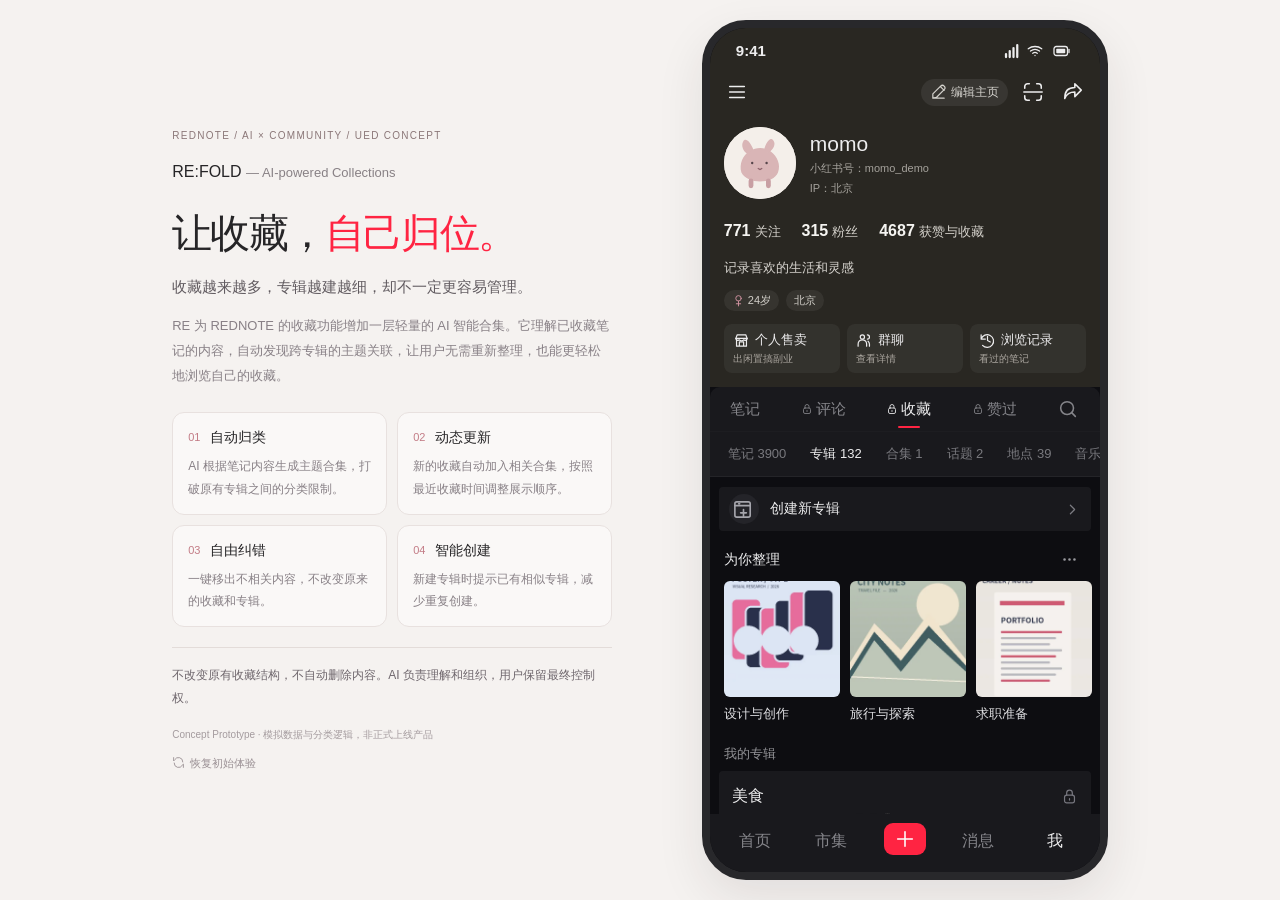
==== index.html @ 6b08c5b2 "Publish RE:FOLD v0.6 static demo for GitHub Pages" ====
<!DOCTYPE html>
<html lang="zh-CN">
<head>
<meta charset="UTF-8" />
<meta name="viewport" content="width=device-width, initial-scale=1, viewport-fit=cover" />
<meta name="theme-color" content="#0d0d11" />
<title>RE:FOLD — AI-powered Collections · REDNOTE UED Concept</title>
<link rel="icon" href="assets/avatar.svg" type="image/svg+xml" />
<link rel="stylesheet" href="styles.css" />
</head>
<body>
<div class="stage">
  <aside class="brief" aria-labelledby="projectTitle">
    <div class="eyebrow">REDNOTE / AI × COMMUNITY / UED CONCEPT</div>
    <p class="project-name">RE:FOLD <span>— AI-powered Collections</span></p>
    <h1 id="projectTitle">让收藏，<b>自己归位。</b></h1>
    <p class="project-subtitle">收藏越来越多，专辑越建越细，却不一定更容易管理。</p>
    <p class="project-intro">RE 为 REDNOTE 的收藏功能增加一层轻量的 AI 智能合集。它理解已收藏笔记的内容，自动发现跨专辑的主题关联，让用户无需重新整理，也能更轻松地浏览自己的收藏。</p>
    <div class="features" aria-label="四个功能概念">
      <article class="feature-card"><h2><span>01</span>自动归类</h2><p>AI 根据笔记内容生成主题合集，打破原有专辑之间的分类限制。</p></article>
      <article class="feature-card"><h2><span>02</span>动态更新</h2><p>新的收藏自动加入相关合集，按照最近收藏时间调整展示顺序。</p></article>
      <article class="feature-card"><h2><span>03</span>自由纠错</h2><p>一键移出不相关内容，不改变原来的收藏和专辑。</p></article>
      <article class="feature-card"><h2><span>04</span>智能创建</h2><p>新建专辑时提示已有相似专辑，减少重复创建。</p></article>
    </div>
    <p class="design-principle">不改变原有收藏结构，不自动删除内容。AI 负责理解和组织，用户保留最终控制权。</p>
    <footer class="brief-footer">Concept Prototype · 模拟数据与分类逻辑，非正式上线产品</footer>
    <div class="brief-actions"><button id="resetDemo" type="button">恢复初始体验</button></div>
  </aside>
  <section class="phone" aria-label="小红书收藏智能合集交互模拟手机">
    <div class="status"><span>9:41</span><span class="signal" id="statusIcons" aria-label="蜂窝网络、无线网络、电池电量充足"></span></div>
    <main class="viewport" id="appScreen"></main>
    <nav class="tabbar"><button data-action="notice" data-value="本次只演示收藏页，首页未实现">首页</button><button data-action="notice" data-value="本次只演示收藏页，市集未实现">市集</button><button class="plus" data-action="notice" data-value="本次只演示收藏页，发布未实现" aria-label="发布"><span id="publishIcon"></span></button><button data-action="notice" data-value="本次只演示收藏页，消息未实现">消息</button><button class="current" data-action="home">我</button></nav>
    <div class="modalLayer" id="modalLayer"></div><div id="toastLayer"></div>
  </section>
</div>
<script>
'use strict';
const iconPaths={
'back':'<path d="m15 18-6-6 6-6"/>','search':'<circle cx="11" cy="11" r="7"/><path d="m20 20-4-4"/>','more':'<circle cx="5" cy="12" r="1"/><circle cx="12" cy="12" r="1"/><circle cx="19" cy="12" r="1"/>','spark':'<path d="m12 2 1.9 6.1L20 10l-6.1 1.9L12 18l-1.9-6.1L4 10l6.1-1.9Z"/><path d="m19 17 .8 2.2L22 20l-2.2.8L19 23l-.8-2.2L16 20l2.2-.8Z"/>','folder':'<path d="M3 7a2 2 0 0 1 2-2h5l2 2h7a2 2 0 0 1 2 2v11H3Z"/>','folder-add':'<path d="M3 7a2 2 0 0 1 2-2h5l2 2h7a2 2 0 0 1 2 2v11H3Z"/><path d="M12 11v6m-3-3h6"/>','chevron':'<path d="m9 18 6-6-6-6"/>','down':'<path d="m6 9 6 6 6-6"/>','check':'<path d="m4 12 5 5L20 6"/>','pin':'<path d="m14 3 7 7-4 1-4 4-2-2-7 7 7-7-2-2 4-4Z"/>','eye-off':'<path d="m3 3 18 18"/><path d="M10.5 10.5a2 2 0 0 0 3 3"/><path d="M9 5a10 10 0 0 1 12 7c-1 2-3 4-5 5M6 7c-2 1-3 3-4 5 4 7 16 9 20 0"/>','undo':'<path d="M3 7v6h6"/><path d="M4 13a8 8 0 1 1 3 6"/>','bookmark':'<path d="M5 3h14v18l-7-5-7 5V3Z"/>','close':'<path d="M18 6 6 18M6 6l12 12"/>','settings':'<circle cx="12" cy="12" r="3"/><path d="m19 13 2-1-2-1m-7-8v2m0 14v2m-9-9h2m14 0h2M5 5l2 2m10 10 2 2M19 5l-2 2M7 17l-2 2"/>','refresh':'<path d="M20 11a8 8 0 0 0-15-4L3 9V3M4 13a8 8 0 0 0 15 4l2-2v6"/>','help':'<circle cx="12" cy="12" r="10"/><path d="M9 9a3 3 0 1 1 5 3l-2 2m0 3v.5"/>'};

Object.assign(iconPaths, {
 'lock':'<rect x="5" y="10" width="14" height="11" rx="3"/><path d="M8 10V7a4 4 0 0 1 8 0v3m-4 5v2"/>',
 'menu':'<path d="M4 6h16M4 12h16M4 18h16"/>',
 'edit':'<path d="m15 4 5 5M4 20l5-1L20 8a2 2 0 0 0-5-5L4 14v6Zm0 0h16"/>',
 'scan':'<path d="M8 3H6a3 3 0 0 0-3 3v2m13-5h2a3 3 0 0 1 3 3v2M3 16v2a3 3 0 0 0 3 3h2m8 0h2a3 3 0 0 0 3-3v-2M2 12h20"/>',
 'share':'<path d="m14 3 7 7-7 7v-5C8 12 5 14 3 19c0-9 4-12 11-12V3Z"/>',
 'people':'<circle cx="9" cy="7" r="3"/><path d="M3 20v-3a6 6 0 0 1 12 0v3m1-16a3 3 0 0 1 0 6m3 10v-3a6 6 0 0 0-2-4"/>',
 'store':'<path d="M4 9h16l-2-5H6L4 9Zm1 0v11h14V9M9 20v-6h6v6"/><path d="M4 9a3 3 0 0 0 5 2 4 4 0 0 0 6 0 3 3 0 0 0 5-2"/>',
 'history':'<path d="M3 10a9 9 0 1 1 2 9M3 4v6h6m3-4v6l4 2"/>',
 'female':'<circle cx="12" cy="8" r="5"/><path d="M12 13v9m-4-4h8"/>',
 'plus':'<path d="M12 4v16M4 12h16"/>',
 'album-add':'<rect x="3" y="4" width="16" height="16" rx="2"/><path d="M3 8h16M7 6h1m4 6v7m-3-3.5h6"/>',
 'wifi':'<path d="M3 9a15 15 0 0 1 18 0M6 12a10 10 0 0 1 12 0m-9 3a5 5 0 0 1 6 0m-3 3h.01"/>',
 'signal':'<path d="M4 16v4m5-8v8m5-12v12m5-16v16" stroke-width="3"/>',
 'battery':'<rect x="2" y="6" width="18" height="12" rx="3"/><path d="M22 10v4"/><rect x="5" y="9" width="12" height="6" rx="1" fill="currentColor" stroke="none"/>'
});
const ico=(name,cls='')=>`<svg class="icon ${cls}" viewBox="0 0 24 24" aria-hidden="true">${iconPaths[name]||iconPaths.folder}</svg>`;
const esc=s=>String(s??'').replaceAll('&','&amp;').replaceAll('<','&lt;').replaceAll('>','&gt;').replaceAll('"','&quot;').replaceAll("'",'&#39;');
const E=id=>document.getElementById(id);
E('statusIcons').innerHTML=ico('signal')+ico('wifi')+ico('battery','battery-icon');
E('publishIcon').innerHTML=ico('plus');
E('resetDemo').innerHTML=ico('refresh','small')+'恢复初始体验';
const GROUPS=[
 {id:'design',name:'设计与创作',desc:'视觉、动态、交互与设计参考',cover:'design_type',stamp:190},
 {id:'travel',name:'旅行与探索',desc:'目的地、路线和出行灵感',cover:'travel_cph',stamp:180},
 {id:'career',name:'求职准备',desc:'作品集、笔试与面试经验',cover:'career_resume',stamp:170},
 {id:'food',name:'美食与探店',desc:'食谱、餐厅和周末味道',cover:'photo_food',stamp:160},
 {id:'home',name:'家居灵感',desc:'布置、软装和生活空间',cover:'home_room',stamp:150},
 {id:'life',name:'穿搭与生活',desc:'穿搭、美妆与生活方式',cover:'life_fashion',stamp:140}
];
const BASE_NOTES=[
 ['d1','实验字体与海报排版','design_type',['design'],'视觉设计灵感',190,'笔记里的字体构成与视觉排版元素'],
 ['d2','让人想反复看的动态视觉','design_motion',['design'],'视觉设计灵感',150,'包含动态视觉、创意表现相关内容'],
 ['d3','好看的品牌视觉系统','design_brand',['design'],'平面设计',120,'品牌设计和视觉系统参考'],
 ['d4','平面设计的网格排版方法','design_packaging',['design'],'平面设计',110,'涉及网格、印刷和版式'],
 ['d5','柔软的三维图形灵感','design_blender',['design'],'Blender学习',90,'三维造型和材质设计'],
 ['d6','喜欢的交互网页合集','design_website',['design'],'交互设计',85,'交互网页和创意编程案例'],
 ['d7','作品集封面参考','design_grid',['design','career'],'作品集参考',88,'既是视觉排版，也与求职作品集有关'],
 ['d8','UI 元素与信息层级','design_ui',['design'],'UI设计',76,'界面组件和信息层级'],
 ['t1','哥本哈根城市漫步','travel_cph',['travel'],'北欧旅行',180,'城市旅行与地点信息'],
 ['t2','首尔值得去的街区','photo_korea',['travel'],'韩国',140,'韩国旅行路线与地点'],
 ['t3','新西兰南岛徒步记录','travel_nz',['travel'],'新西兰旅行',120,'徒步路线与出行参考'],
 ['t4','英国周末小旅行','travel_uk',['travel'],'英国旅行',100,'英国旅行地点与交通'],
 ['t5','第一次去意大利的路线','travel_italy',['travel'],'欧洲旅行',88,'旅行目的地与行程安排'],
 ['c1','设计岗位作品集怎么准备','career_resume',['career'],'求职准备',170,'适用于设计岗位求职'],
 ['c2','设计师面试问题整理','career_interview',['career'],'秋招面试',135,'包含面试准备与提问'],
 ['c3','校招投递时间线','career_jobs',['career'],'求职准备',105,'求职流程与时间安排'],
 ['c4','怎样讲清楚自己的项目','career_case',['career'],'作品集参考',85,'项目叙事与作品呈现'],
 ['c5','AI Coding 笔试作品思路','career_ai',['career','design'],'秋招面试',70,'求职笔试与设计技术的交叉内容'],
 ['f1','周末想吃的家常菜','photo_food',['food'],'美食',160,'食谱和美食收藏'],
 ['f2','这家咖啡馆好舒服','food_cafe',['food'],'美食',105,'餐厅与咖啡馆内容'],
 ['f3','烘焙也可以很简单','food_bakery',['food'],'美食',76,'甜品与食谱内容'],
 ['f4','简单好吃的一人食','photo_food2',['food'],'美食',40,'家庭料理参考'],
 ['h1','小房间也可以很温暖','home_room',['home'],'家居',150,'室内布置与家具搭配'],
 ['h2','复古台灯和阅读角','home_lamp',['home','design'],'家居',110,'家居布置和色彩参考'],
 ['h3','小户型空间整理灵感','home_small',['home'],'生活灵感',70,'空间收纳和居住布置'],
 ['h4','自然色系卧室搭配','home_color',['home'],'生活灵感',45,'配色与室内装饰'],
 ['l1','秋冬简约穿搭灵感','life_fashion',['life'],'穿搭',140,'日常穿搭'],
 ['l2','自然妆容参考','life_skincare',['life'],'美妆',92,'妆容与护肤'],
 ['l3','可爱宠物日常','life_pet',['life'],'生活灵感',55,'日常生活记录']
].map(([id,title,cover,groups,original,stamp,reason])=>({id,title,cover,groups,original,stamp,reason}));
const ALBUMS=[
 {id:'美食',name:'美食',count:93,shared:3,locked:true,covers:['photo_food','photo_food2','food_noodle','food_bakery']},
 {id:'韩国',name:'韩国',count:36,shared:2,locked:true,covers:['photo_korea','travel_korea','travel_cph','travel_uk']},
 {id:'视觉设计灵感',name:'视觉设计灵感',count:84,locked:true,covers:['design_type','design_motion','design_brand','design_packaging']},
 {id:'作品集参考',name:'作品集参考',count:29,locked:true,covers:['career_case','design_grid','career_resume','career_ai']},
 {id:'求职准备',name:'求职准备',count:43,locked:true,covers:['career_jobs','career_resume','career_interview','career_case']},
 {id:'新西兰旅行',name:'新西兰旅行',count:19,locked:true,covers:['travel_nz','travel_cph','travel_bergen','travel_uk']},
 {id:'家居',name:'家居',count:28,locked:true,covers:['home_room','home_lamp','home_small','home_color']},
 {id:'字体排版',name:'字体排版',count:32,locked:true,covers:['design_grid','design_type','design_packaging','design_ui']}
];
const NEW_NOTES=[
 {id:'new1',title:'租房小卧室也能拥有松弛感',cover:'new_room',groups:['home'],original:'未归类',reason:'识别到小户型居住布置和家具搭配'},
 {id:'new2',title:'实验字体制作过程',cover:'new_type',groups:['design'],original:'未归类',reason:'识别到字体排版与视觉创作'},
 {id:'new3',title:'首尔的周末散步路线',cover:'new_korea',groups:['travel'],original:'未归类',reason:'识别到韩国地点与出行路线'}
];
const KEY='refold-v05-experience-data';
function stored(){try{return JSON.parse(localStorage.getItem(KEY)||'{}')}catch(_){return {}}}
const persisted=stored();
const S={page:'home',selectedGroup:null,selectedAlbum:null,selectedNote:null,createTitle:'',createDesc:'',createPublic:true,createShared:false,smartOn:persisted.smartOn!==false,hidden:persisted.hidden||[],pins:persisted.pins||[],exclude:persisted.exclude||{},savedNew:persisted.savedNew||[],extraAlbums:persisted.extraAlbums||[],saveClock:persisted.saveClock||400,toastUndo:null};
function commit(){try{localStorage.setItem(KEY,JSON.stringify({smartOn:S.smartOn,hidden:S.hidden,pins:S.pins,exclude:S.exclude,savedNew:S.savedNew,extraAlbums:S.extraAlbums,saveClock:S.saveClock}))}catch(_){}}
const asset=cover=>`assets/${cover}.webp`;
const allNotes=()=>[...BASE_NOTES,...NEW_NOTES.filter(n=>S.savedNew.includes(n.id)).map((n,i)=>({...n,stamp:400+S.savedNew.indexOf(n.id)}))];
const inGroup=(n,id)=>n.groups.includes(id)&&!(S.exclude[id]||[]).includes(n.id);
const groupNotes=id=>allNotes().filter(n=>inGroup(n,id)).sort((a,b)=>b.stamp-a.stamp);
const visibleGroups=()=>GROUPS.filter(g=>S.smartOn&&!S.hidden.includes(g.id)&&groupNotes(g.id).length).sort((a,b)=>{const ap=S.pins.includes(a.id),bp=S.pins.includes(b.id);if(ap!==bp)return ap?-1:1;const t=id=>Math.max(0,...groupNotes(id).map(n=>n.stamp));return t(b.id)-t(a.id)});
function renderProfile(){return `<div class="coverbar"><div class="profile-actions"><button aria-label="菜单" data-action="notice" data-value="本次只呈现个人收藏体验">${ico('menu')}</button><div class="right"><button class="edit" data-action="notice" data-value="个人资料为概念示意">${ico('edit','small')}编辑主页</button><button aria-label="扫一扫" data-action="notice" data-value="此入口不在本次演示范围">${ico('scan')}</button><button aria-label="分享主页" data-action="notice" data-value="分享功能不在本次演示范围">${ico('share')}</button></div></div></div>
<div class="profile-box"><div class="profile-main"><div class="avatar"><img src="assets/avatar.svg" alt="模拟用户头像"></div><div><div class="user-name">momo</div><div class="user-sub">小红书号：momo_demo</div><div class="user-sub">IP：北京</div></div></div><div class="user-stats"><span><b>771</b>关注</span><span><b>315</b>粉丝</span><span><b>4687</b>获赞与收藏</span></div><div class="user-bio">记录喜欢的生活和灵感</div><div class="user-tags"><span class="user-tag">${ico('female','tiny')}24岁</span><span class="user-tag">北京</span></div><div class="profile-utils"><button data-action="notice" data-value="个人售卖不在本次演示范围"><strong>${ico('store','small')}个人售卖</strong><small>出闲置搞副业</small></button><button data-action="notice" data-value="群聊不在本次演示范围"><strong>${ico('people','small')}群聊</strong><small>查看详情</small></button><button data-action="notice" data-value="浏览记录不在本次演示范围"><strong>${ico('history','small')}浏览记录</strong><small>看过的笔记</small></button></div></div>
<div class="primary-tabs"><button data-action="notice" data-value="笔记标签非本次演示范围">笔记</button><button data-action="notice" data-value="评论标签非本次演示范围">${ico('lock','tiny')}评论</button><button class="active" aria-current="page" data-action="notice" data-value="当前为收藏页">${ico('lock','tiny')}收藏</button><button data-action="notice" data-value="赞过标签非本次演示范围">${ico('lock','tiny')}赞过</button><button aria-label="搜索收藏" data-action="notice" data-value="原生收藏搜索不在本次改版范围">${ico('search')}</button></div><div class="secondary-tabs"><button data-action="notice" data-value="笔记标签非本次演示范围">笔记 3900</button><button class="active" aria-current="page" data-action="notice" data-value="当前为专辑页">专辑 132</button>${['合集 1','话题 2','地点 39','音乐 1'].map(t=>`<button data-action="notice" data-value="此标签不在本次演示范围">${t}</button>`).join('')}</div>`}
function smartTile(g){const arr=groupNotes(g.id);return `<button class="smart-tile" data-action="group" data-id="${g.id}" aria-label="打开智能合集 ${esc(g.name)}"><span class="tile-image"><img src="${asset(arr[0]?.cover||g.cover)}" alt="${esc(arr[0]?.title||g.name)}"></span>${S.pins.includes(g.id)?`<span class="pinmark" aria-label="已固定">${ico('pin','tiny')}</span>`:''}<span class="tile-name">${esc(g.name)}</span></button>`}
function albumCard(a){return `<div class="album"><button class="albumbutton" data-action="album" data-id="${esc(a.id)}"><div class="albumhead"><span>${esc(a.name)}</span>${a.locked?`<span class="tiny-lock" aria-label="私密专辑">${ico('lock','small')}</span>`:''}</div><div class="albummeta"><span>笔记 · ${a.count}</span>${a.shared?`<span>共享人 · ${a.shared}</span><span class="shared-avatars" aria-hidden="true">${Array.from({length:Math.min(a.shared,3)},(_,i)=>`<img src="${i===2?'assets/avatar.svg':asset(['design_brand','life_fashion'][i])}" alt="">`).join('')}</span>`:''}</div><div class="albumthumbs">${a.covers.slice(0,4).map(c=>`<span class="albumthumb"><img src="${asset(c)}" alt="${esc(a.name)} 专辑封面"></span>`).join('')}</div></button></div>`}
function renderHome(){const gs=visibleGroups();return `${renderProfile()}<div class="entryrow"><button data-action="create"><span class="entryico">${ico('album-add')}</span>创建新专辑<span class="chevron">${ico('chevron','small')}</span></button></div>${S.smartOn?`<section aria-label="为你整理"><div class="section-head"><strong>为你整理</strong><button data-action="settings" aria-label="智能合集设置">${ico('more','small')}</button></div>${gs.length?`<div class="shelf" id="smartShelf">${gs.map(smartTile).join('')}</div>`:'<div class="shelf"><div class="shelf-empty">暂无显示的智能合集，可在设置中恢复。</div></div>'}</section>`:`<div class="smart-disabled"><span>智能合集已关闭</span><button data-action="settings" aria-label="智能合集设置">${ico('more','small')}</button></div>`}<div class="section-head albums-label"><strong>我的专辑</strong></div><div class="collection-list">${[...ALBUMS,...S.extraAlbums].map(albumCard).join('')}</div><div class="footer-mock">体验设计原型 · 模拟数据与 AI 结果<br>3900 / 132 为情境数字，当前展示 8 个原有专辑</div>`}
function noteCard(n){return `<button class="notecard" data-action="note" data-id="${n.id}"><span class="note-image"><img src="${asset(n.cover)}" alt="${esc(n.title)}"></span><span class="note-caption"><strong>${esc(n.title)}</strong><small>${esc(n.original)}</small></span></button>`}
function noteFlow(notes){return `<div class="masonry">${[0,1].map(col=>`<div class="note-column">${notes.filter((_,i)=>i%2===col).map(noteCard).join('')}</div>`).join('')}</div>`}
function header(title,right=''){return `<div class="pagehead"><button aria-label="返回" data-action="home">${ico('back','big')}</button><strong>${esc(title)}</strong>${right||'<span></span>'}</div>`}
function renderGroup(){const g=GROUPS.find(x=>x.id===S.selectedGroup);if(!g)return renderHome();const notes=groupNotes(g.id);return `${header(g.name,`<button aria-label="管理智能合集" data-action="group-menu">${ico('more')}</button>`)}<p class="detail-stat">${notes.length} 篇收藏 · 自动更新</p>${notes.length?noteFlow(notes):'<div class="no-results">这个智能合集暂时没有笔记。原收藏未受影响。</div>'}`}
function renderAlbum(){const a=[...ALBUMS,...S.extraAlbums].find(a=>a.id===S.selectedAlbum);if(!a)return renderHome();const notes=allNotes().filter(n=>n.original===a.id);return `${header(a.name)}<div class="original-detail-title"><img src="${asset(a.covers[0])}" alt="${esc(a.name)}"><div><h2>${esc(a.name)}</h2><p>笔记 ${a.count} · ${a.locked?'私密':'公开'}</p><p>当前模拟内容 ${notes.length} 篇</p></div></div>${notes.length?noteFlow(notes):'<div class="no-results">这个模拟专辑暂时没有可演示的笔记。</div>'}`}
function similarAlbums(name){const x=name.trim();if(x.length<2)return [];const pats=[/设计|平面|字体|排版|视觉|海报|作品集|创作|ui/i,/旅行|英国|韩国|欧洲|新西兰|首尔|游玩|攻略|旅游/i,/面试|求职|简历|秋招|笔试|校招|作品集/i,/美食|餐厅|咖啡|探店/i,/家居|软装|装修|房间|居住/i];const words=['视觉设计灵感','韩国','求职准备','美食','家居'];const tokens=pats.map((r,i)=>r.test(x)?words[i]:null).filter(Boolean);return ALBUMS.filter(a=>tokens.includes(a.name)||a.name.includes(x)||x.includes(a.name)).slice(0,4)}
function matchHtml(){const sims=similarAlbums(S.createTitle);return sims.length?`<div class="matchbox">${ico('spark','tiny')}<span>发现 ${sims.length} 个相似专辑</span><span>·</span><button data-action="show-similar">查看</button></div>`:''}
function renderCreate(){return `${header('新建专辑',`<button class="action" data-action="save-album" ${S.createTitle.trim()?'':'disabled'}>保存</button>`)}<div class="createform"><div class="form-fields"><div class="form-row"><label for="albumTitle">标题</label><input id="albumTitle" maxlength="32" value="${esc(S.createTitle)}" placeholder="为你的专辑添加一个标题" autocomplete="off"></div><div id="matchWrap" aria-live="polite">${matchHtml()}</div><div class="form-textarea"><label for="albumDesc">简介</label><textarea id="albumDesc" aria-label="专辑简介">${esc(S.createDesc)}</textarea></div></div><div class="setting"><span>公开我的专辑</span><button aria-label="公开我的专辑" role="switch" aria-checked="${S.createPublic}" class="switch ${S.createPublic?'on':''}" data-action="toggle-public"></button></div><p class="setting-help">关闭后，他人将无法查看你的专辑内容</p><div class="setting"><span>和好友共享专辑</span><button aria-label="和好友共享专辑" role="switch" aria-checked="${S.createShared}" class="switch ${S.createShared?'on':''}" data-action="toggle-shared"></button></div><p class="setting-help">开启后，你可以邀请好友编辑专辑内容</p></div>`}
function render(){const el=E('appScreen');const oldTop=el.scrollTop;const shelf=E('smartShelf');if(shelf)S.shelfScroll=shelf.scrollLeft;el.innerHTML=S.page==='home'?renderHome():S.page==='group'?renderGroup():S.page==='create'?renderCreate():renderAlbum();document.querySelector('.phone').dataset.page=S.page;document.querySelector('.tabbar').hidden=S.page==='create';if(S.page==='home'){const rail=E('smartShelf');if(rail)rail.scrollLeft=S.shelfScroll||0}el.scrollTop=oldTop}
function go(page,id){const el=E('appScreen');if(S.page==='home'){S.homeScroll=el.scrollTop;S.shelfScroll=E('smartShelf')?.scrollLeft||0}S.page=page;if(page==='group')S.selectedGroup=id;if(page==='album')S.selectedAlbum=id;closeModal();render();el.scrollTop=page==='home'?S.homeScroll||0:0}
function closeModal(){const layer=E('modalLayer');if(!layer.firstChild)return;layer.innerHTML='';document.querySelector('.phone').classList.remove('modal-open');E('appScreen').inert=false;document.querySelector('.tabbar').inert=false;S.modalOpener?.focus({preventScroll:true});S.modalOpener=null}
function sheet(inner){if(!E('modalLayer').firstChild)S.modalOpener=document.activeElement;E('modalLayer').innerHTML=`<div class="scrim" id="backdrop"><div class="sheet" role="dialog" aria-modal="true" aria-label="${S.selectedNote?'笔记与收藏操作':'收藏操作'}" tabindex="-1"><div class="handle"></div>${inner}<button class="close" data-action="close">关闭</button></div></div>`;document.querySelector('.phone').classList.add('modal-open');E('appScreen').inert=true;document.querySelector('.tabbar').inert=true;E('modalLayer').querySelector('.sheet').focus({preventScroll:true})}
function toast(msg,undo=null){const t=E('toastLayer');t.innerHTML=`<div class="toast" role="status"><span>${esc(msg)}</span>${undo?'<button data-action="undo">撤销</button>':''}</div>`;S.toastUndo=undo;clearTimeout(S.toastTimer);S.toastTimer=setTimeout(()=>{t.innerHTML='';S.toastUndo=null},4400)}
function groupMenu(){const g=GROUPS.find(x=>x.id===S.selectedGroup);if(!g)return;const pinned=S.pins.includes(g.id);sheet(`<h3>${ico('spark')} ${esc(g.name)}</h3><p>仅调整自己的智能合集展示，不修改原有专辑。</p><button class="choice" data-action="pin" data-id="${g.id}">${ico('pin')}<span><strong>${pinned?'取消固定':'固定在最前'}</strong><small>${pinned?'重新按最近收藏排序':'固定后不受新收藏排序影响'}</small></span><span class="arrow">${ico('chevron','small')}</span></button><button class="choice" data-action="hide" data-id="${g.id}">${ico('eye-off')}<span><strong>不显示这个智能合集</strong><small>隐藏只是个人视图操作，不取消任何收藏</small></span><span class="arrow">${ico('chevron','small')}</span></button><div class="hint">提示：想调整某篇笔记的分类，请直接打开该笔记。</div>`)}
function noteSheet(noteId){const n=allNotes().find(n=>n.id===noteId);if(!n)return;S.selectedNote=n.id;const g=GROUPS.find(g=>g.id===S.selectedGroup);const currentlyInGroup=S.page==='group'&&g&&inGroup(n,g.id);sheet(`<img class="note-large" src="${asset(n.cover)}" alt="${esc(n.title)}"><h3>${esc(n.title)}</h3><div class="note-source"><span>原收藏专辑</span><strong>${esc(n.original)}</strong></div><details class="classification"><summary>${ico('chevron','tiny')}查看归类依据（模拟）</summary><p>${esc(n.reason)}</p></details>${currentlyInGroup?`<button class="choice" data-action="exclude" data-id="${n.id}" data-group="${g.id}">${ico('close','small')}<span><strong>不属于这个智能合集</strong></span></button>`:''}`)}
function simulateSheet(){sheet(`<h3>模拟收藏一篇新笔记</h3><p>选择一篇新内容，观察「为你整理」的智能合集如何自动收纳、按最近收藏调整顺序。</p>${NEW_NOTES.map(n=>`<button class="choice" data-action="save-note" data-id="${n.id}" ${S.savedNew.includes(n.id)?'disabled':''}><img src="${asset(n.cover)}" alt=""/><span><strong>${esc(n.title)}</strong><small>${S.savedNew.includes(n.id)?'已在模拟收藏中':'点击模拟收藏 · 自动进入智能合集'}</small></span><span class="arrow">${ico(S.savedNew.includes(n.id)?'check':'plus','small')}</span></button>`).join('')}<div class="hint">默认依照关联合集最近一次新增笔记的时间排序。已经收藏的内容不会重复加入。</div>`)}
function settingsSheet(){sheet(`<h3>${ico('spark')} 为你整理 · 设置</h3><p>AI 智能合集将所有收藏笔记按内容建立虚拟关联。只在此处展示，不改变你的原有专辑。</p><button class="choice" data-action="smart-toggle"><span><strong>${S.smartOn?'关闭智能合集展示':'开启智能合集展示'}</strong><small>可随时恢复显示</small></span><span class="arrow">${S.smartOn?'关闭':'开启'}</span></button>${S.hidden.length?`<div class="hint">已隐藏的智能合集</div>${S.hidden.map(id=>{const g=GROUPS.find(g=>g.id===id);return g?`<button class="choice" data-action="restore" data-id="${id}"><span><strong>${esc(g.name)}</strong><small>点击恢复展示</small></span><span class="arrow">${ico('chevron','small')}</span></button>`:''}).join('')}`:''}<button class="choice" data-action="simulate">${ico('bookmark')}<span><strong>模拟收藏一篇新笔记</strong><small>验证自动更新与排序</small></span><span class="arrow">${ico('chevron','small')}</span></button><div class="hint">当前仅展示规则驱动的模拟 AI 结果。真实上线需明确授权、保护私密和共享专辑数据，并允许用户退出。</div>`)}
function similarSheet(){const sims=similarAlbums(S.createTitle);sheet(`<h3>已有的相似专辑</h3><p>AI 根据输入的标题识别相关主题。这些结果仅供参考，不会阻止你创建新的专辑。</p>${sims.map(a=>`<button class="choice" data-action="album" data-id="${esc(a.id)}"><img src="${asset(a.covers[0])}" alt=""/><span><strong>${esc(a.name)}</strong><small>${a.count} 篇收藏 · 原有专辑</small></span><span class="arrow">${ico('chevron','small')}</span></button>`).join('')}`)}
function saveAlbum(){const name=S.createTitle.trim();if(!name){toast('请填写专辑名称');return}const id='user-'+Date.now();const x={id,name,count:0,locked:!S.createPublic,shared:S.createShared?1:0,covers:['design_grid','design_brand','travel_uk','food_cafe']};S.extraAlbums.unshift(x);commit();S.createTitle='';S.createDesc='';S.createPublic=true;S.createShared=false;go('home');toast(`「${name}」已创建，原有专辑保持不变`,()=>{S.extraAlbums=S.extraAlbums.filter(a=>a.id!==id);commit();render()})}
function onAction(a,id,node){switch(a){
 case 'home':go('home');break;
 case 'group':go('group',id);break;
 case 'album':go('album',id);break;
 case 'create':S.createTitle='';S.createDesc='';go('create');break;
 case 'note':noteSheet(id);break;
 case 'close':closeModal();break;
 case 'notice':toast(node?.dataset.value||'此入口不在本次测试范围');break;
 case 'settings':settingsSheet();break;
 case 'group-menu':groupMenu();break;
 case 'simulate':simulateSheet();break;
 case 'show-similar':similarSheet();break;
 case 'save-album':saveAlbum();break;
 case 'toggle-public':S.createPublic=!S.createPublic;render();break;
 case 'toggle-shared':S.createShared=!S.createShared;render();break;
 case 'smart-toggle':S.smartOn=!S.smartOn;commit();closeModal();go('home');toast(S.smartOn?'已开启智能合集':'已关闭智能合集展示');break;
 case 'pin':{const was=S.pins.includes(id);S.pins=was?S.pins.filter(x=>x!==id):[id,...S.pins];commit();closeModal();render();toast(was?'已取消固定，按最近收藏排序':'已将合集固定在最前');break}
 case 'hide':{S.hidden=[...new Set([...S.hidden,id])];commit();closeModal();go('home');toast('已隐藏智能合集，可在「管理」中恢复',()=>{S.hidden=S.hidden.filter(x=>x!==id);commit();render()});break}
 case 'restore':{S.hidden=S.hidden.filter(x=>x!==id);commit();closeModal();render();toast('已恢复显示智能合集');break}
 case 'exclude':{const group=node.dataset.group;S.exclude[group]=[...new Set([...(S.exclude[group]||[]),id])];commit();closeModal();render();toast('已从智能合集移除 · 原收藏未变',()=>{S.exclude[group]=S.exclude[group].filter(x=>x!==id);commit();render()});break}
 case 'save-note':{if(S.savedNew.includes(id)){toast('这篇笔记已经收藏过了');return}const n=NEW_NOTES.find(x=>x.id===id);if(!n)return;S.savedNew.push(id);commit();closeModal();go('home');const rail=E('smartShelf');if(rail)rail.scrollLeft=0;S.shelfScroll=0;toast(`已收藏，AI 自动加入「${GROUPS.find(g=>g.id===n.groups[0])?.name}」`,()=>{S.savedNew=S.savedNew.filter(x=>x!==id);commit();render()});break}
 case 'undo':{if(S.toastUndo){const fn=S.toastUndo;S.toastUndo=null;fn();E('toastLayer').innerHTML=''}break}
 default:break
}}
document.addEventListener('click',ev=>{const target=ev.target.closest('[data-action]');if(target){ev.preventDefault();onAction(target.dataset.action,target.dataset.id,target)}else if(ev.target.id==='backdrop')closeModal()});
E('appScreen').addEventListener('input',ev=>{if(ev.target.id==='albumTitle'){S.createTitle=ev.target.value;E('matchWrap').innerHTML=matchHtml();const btn=E('appScreen').querySelector('[data-action="save-album"]');if(btn)btn.disabled=!S.createTitle.trim()}if(ev.target.id==='albumDesc')S.createDesc=ev.target.value});
document.addEventListener('keydown',ev=>{if(ev.key==='Escape')closeModal();if(ev.key==='Tab'&&E('modalLayer').firstChild){const controls=[...E('modalLayer').querySelectorAll('button:not(:disabled),summary')];const first=controls[0],last=controls.at(-1);if(ev.shiftKey&&(document.activeElement===first||document.activeElement.classList.contains('sheet'))){ev.preventDefault();last?.focus()}else if(!ev.shiftKey&&document.activeElement===last){ev.preventDefault();first?.focus()}}});
document.querySelectorAll('[data-demo]').forEach(b=>b.addEventListener('click',()=>{const k=b.dataset.demo;if(k==='shelf'){go('home');setTimeout(()=>E('smartShelf')?.scrollIntoView({behavior:'smooth',block:'center'}),70)}else if(k==='detail')go('group','design');else if(k==='save')simulateSheet();else if(k==='create')go('create')}));
E('resetDemo').addEventListener('click',()=>{try{localStorage.removeItem(KEY)}catch(_){}S.hidden=[];S.pins=[];S.exclude={};S.savedNew=[];S.extraAlbums=[];S.smartOn=true;S.createTitle='';S.createDesc='';S.homeScroll=0;S.shelfScroll=0;go('home');E('appScreen').scrollTop=0;toast('已重置为初始模拟数据')});
render();
</script>
</body></html>
---- styles.css ----
:root {
  color-scheme: dark;
  --red: #ff2442;
  --bg: #0d0d11;
  --surface: #19191d;
  --surface2: #242428;
  --line: #2b2b30;
  --text: #ededee;
  --muted: #929296;
  --faint: #68686e;
}
* { box-sizing: border-box; }
html, body { margin: 0; min-height: 100%; font-family: -apple-system, BlinkMacSystemFont, "PingFang SC", "SF Pro Text", "Microsoft YaHei", sans-serif; }
body { background: #f5f2f0; color: var(--text); -webkit-font-smoothing: antialiased; }
button, input, textarea { font: inherit; }
button { cursor: pointer; -webkit-tap-highlight-color: transparent; }
button:disabled { opacity: .4; cursor: default; }
button:focus-visible, input:focus-visible, textarea:focus-visible, summary:focus-visible { outline: 2px solid var(--red); outline-offset: 3px; }
input:focus-visible, textarea:focus-visible { outline: none; }
.form-row:focus-within { border-bottom-color: #77777e; }
button { color: inherit; }
svg.icon { width: 22px; height: 22px; stroke: currentColor; stroke-width: 1.7; fill: none; stroke-linecap: round; stroke-linejoin: round; flex: none; vertical-align: middle; }
.icon.small { width: 17px; height: 17px; }
.icon.tiny { width: 13px; height: 13px; }
.icon.big { width: 26px; height: 26px; }
.stage { min-height: 100dvh; max-width: 1140px; margin: 0 auto; display: grid; grid-template-columns: minmax(0,440px) 406px; align-items: center; justify-content: center; gap: clamp(40px,7vw,100px); padding: 20px 48px; }
.brief { min-width: 0; color: #262527; }
.eyebrow { color: #8b7778; font-size: 10px; line-height: 16px; letter-spacing: .13em; }
.project-name { font-size: 16px; font-weight: 500; line-height: 24px; margin: 16px 0 0; }
.project-name span { font-size: 13px; color: #888185; font-weight: 400; }
.brief h1 { font-size: 40px; line-height: 1.4; font-weight: 500; letter-spacing: -.045em; margin: 20px 0 12px; }
.brief h1 b { color: var(--red); font-weight: inherit; }
.project-subtitle { font-size: 15px; line-height: 1.8; margin: 0 0 14px; color: #615b60; }
.project-intro { font-size: 13px; line-height: 1.9; margin: 0; color: #888086; }
.features { display: grid; grid-template-columns: repeat(2,minmax(0,1fr)); gap: 10px; margin-top: 24px; }
.feature-card { border: 1px solid #e8e1df; border-radius: 12px; background: #ffffff80; padding: 14px 15px; }
.feature-card h2 { display: flex; align-items: center; gap: 10px; margin: 0 0 8px; font-size: 14px; line-height: 20px; font-weight: 500; }
.feature-card h2 span { color: #c37c86; font-size: 11px; font-weight: 400; font-variant-numeric: tabular-nums; }
.feature-card p { font-size: 12px; line-height: 1.85; color: #888086; margin: 0; }
.design-principle { margin: 20px 0 0; padding-top: 16px; border-top: 1px solid #e3dcd9; color: #6f676d; font-size: 12px; line-height: 1.9; }
.brief-footer { color: #a49b9e; font-size: 10px; line-height: 18px; margin-top: 16px; }
.brief-actions { margin-top: 10px; }
.brief-actions button { padding: 0; width: fit-content; display: flex; gap: 5px; align-items: center; border: 0; background: none; color: #9b9195; font-size: 11px; line-height: 18px; }
.brief-actions .icon { width: 13px; height: 13px; }
.phone { width: 406px; height: 860px; flex: none; border: 8px solid #28282b; border-radius: 44px; overflow: hidden; position: relative; background: var(--bg); display: flex; flex-direction: column; box-shadow: 0 18px 48px #29202218; }
.status { height: 40px; flex: none; padding: 5px 26px 0; display: flex; align-items: center; justify-content: space-between; background: var(--surface); font-size: 15px; font-weight: 600; }
.phone[data-page="home"] .status { background: #292722; }
.signal { display: flex; gap: 5px; align-items: center; }
.signal .icon { width: 18px; height: 18px; }
.signal .battery-icon { width: 25px; height: 18px; }
.viewport { flex: 1; min-height: 0; overflow-y: auto; overflow-x: hidden; scrollbar-width: none; overscroll-behavior-y: contain; background: var(--bg); }
.viewport::-webkit-scrollbar, .shelf::-webkit-scrollbar, .secondary-tabs::-webkit-scrollbar { display: none; }
.tabbar { height: calc(58px + env(safe-area-inset-bottom)); flex: none; display: flex; justify-content: space-around; align-items: flex-start; padding: 9px 7px env(safe-area-inset-bottom); background: var(--surface); z-index: 4; }
.tabbar[hidden] { display: none; }
.tabbar button { border: 0; background: none; color: #85858a; font-size: 16px; padding: 8px 5px; min-width: 48px; }
.tabbar button.current { color: var(--text); font-weight: 500; }
.tabbar .plus { display: grid; place-items: center; width: 42px; min-width: 42px; height: 32px; margin-top: 0; padding: 0; color: white; background: var(--red); border-radius: 9px; }
.coverbar { height: 54px; position: relative; background: #292722; }
.profile-actions { position: absolute; inset: 9px 12px auto; display: flex; align-items: center; justify-content: space-between; }
.profile-actions button { display: flex; align-items: center; justify-content: center; background: none; border: 0; padding: 4px; }
.profile-actions .right { display: flex; align-items: center; gap: 10px; }
.profile-actions .edit { gap: 4px; background: #ffffff12; border-radius: 18px; padding: 5px 9px; font-size: 12px; color: #d4d2cd; }
.profile-box { background: #292722; padding: 5px 14px 14px; }
.profile-main { display: flex; align-items: center; gap: 14px; }
.avatar { width: 72px; height: 72px; flex: none; border-radius: 50%; overflow: hidden; background: #f5f1ed; }
.avatar img { display: block; width: 100%; height: 100%; object-fit: cover; }
.user-name { font-size: 21px; font-weight: 500; line-height: 1.4; }
.user-sub { font-size: 11px; color: #a5a29c; line-height: 1.6; margin-top: 2px; }
.user-stats { display: flex; gap: 21px; align-items: baseline; margin-top: 22px; font-size: 13px; color: #d3d0ca; line-height: 20px; }
.user-stats b { color: #f5f4f1; font-size: 16px; font-weight: 600; margin-right: 4px; }
.user-bio { margin-top: 16px; font-size: 13px; color: #d6d3ce; line-height: 20px; }
.user-tags { display: flex; gap: 7px; margin-top: 12px; }
.user-tag { display: flex; align-items: center; gap: 3px; padding: 3px 8px; border-radius: 12px; background: #ffffff10; color: #d2cfc9; font-size: 11px; line-height: 15px; }
.user-tag .icon { color: #d495a3; }
.profile-utils { display: grid; grid-template-columns: repeat(3,minmax(0,1fr)); gap: 7px; margin-top: 13px; }
.profile-utils button { min-width: 0; text-align: left; background: #ffffff0d; border: 0; border-radius: 8px; padding: 7px 9px; }
.profile-utils strong { display: flex; align-items: center; gap: 5px; white-space: nowrap; font-size: 13px; font-weight: 400; }
.profile-utils small { display: block; color: #aaa69f; font-size: 10px; margin-top: 3px; }
.primary-tabs { height: 44px; display: flex; align-items: stretch; justify-content: space-around; background: var(--surface); border-radius: 10px 10px 0 0; color: #85858a; }
.primary-tabs button { display: flex; position: relative; align-items: center; gap: 3px; background: none; border: 0; padding: 0 7px; font-size: 15px; }
.primary-tabs .icon.tiny { width: 12px; height: 14px; }
.primary-tabs button.active { color: var(--text); font-weight: 500; }
.primary-tabs button.active::after { content: ""; position: absolute; height: 2px; width: 22px; left: calc(50% - 11px); bottom: 3px; background: var(--red); border-radius: 2px; }
.secondary-tabs { display: flex; gap: 24px; align-items: center; padding: 13px 18px; overflow-x: auto; scrollbar-width: none; background: var(--surface); border-top: 1px solid #ffffff04; border-bottom: 1px solid #242428; white-space: nowrap; }
.secondary-tabs button { flex: none; border: 0; background: none; padding: 0; color: #79797e; font-size: 13px; line-height: 18px; }
.secondary-tabs button.active { color: var(--text); font-weight: 500; }
.entryrow { background: var(--surface); margin: 10px 9px 14px; border-radius: 4px; }
.entryrow > button { display: flex; align-items: center; gap: 11px; width: 100%; border: 0; background: none; text-align: left; padding: 7px 10px; font-size: 14px; }
.entryico { display: grid; place-items: center; width: 30px; height: 30px; border-radius: 50%; background: #242429; color: #a6a6ad; }
.entryico .icon { width: 23px; height: 23px; }
.chevron { margin-left: auto; color: #7c7c82; }
.section-head { display: flex; align-items: center; justify-content: space-between; min-height: 28px; margin: 0 14px 8px; }
.section-head strong { display: flex; align-items: center; gap: 5px; font-size: 14px; font-weight: 500; line-height: 20px; }
.section-head button { width: 32px; height: 28px; display: grid; place-items: center; background: none; border: 0; padding: 0; color: #99999e; }
.sparkle { color: #a6a6ad; }
.shelf { display: flex; overflow-x: auto; gap: 10px; padding: 0 14px 14px; scroll-padding-inline: 14px; scrollbar-width: none; overscroll-behavior-x: contain; scroll-snap-type: x proximity; touch-action: pan-x pan-y; }
.smart-tile { display: block; flex: 0 0 116px; width: 116px; position: relative; padding: 0; border: 0; background: none; text-align: left; scroll-snap-align: start; }
.tile-image { display: block; width: 116px; aspect-ratio: 1; overflow: hidden; border-radius: 6px; background: var(--surface2); }
.tile-image img { display: block; width: 100%; height: 100%; object-fit: cover; }
.tile-name { display: block; margin-top: 7px; font-size: 13px; line-height: 19px; color: #dedee1; white-space: nowrap; overflow: hidden; text-overflow: ellipsis; }
.pinmark { position: absolute; top: 6px; right: 6px; display: grid; place-items: center; width: 22px; height: 22px; background: #19191dcc; border-radius: 50%; color: white; }
.shelf-empty { padding: 16px 0; color: var(--muted); font-size: 12px; }
.smart-disabled { display: flex; justify-content: space-between; align-items: center; padding: 0 14px 14px; font-size: 12px; color: var(--muted); }
.smart-disabled button { border: 0; background: none; padding: 8px; color: inherit; }
.albums-label { padding-top: 6px; margin-bottom: 6px; }
.albums-label strong { font-size: 13px; color: var(--muted); font-weight: 400; }
.collection-list { padding: 0 9px 20px; }
.album { background: var(--surface); border-radius: 4px; overflow: hidden; margin-bottom: 2px; }
.albumbutton { display: block; width: 100%; border: 0; background: none; text-align: left; padding: 14px 13px 12px; }
.albumhead { display: flex; justify-content: space-between; align-items: center; font-size: 16px; font-weight: 400; line-height: 22px; }
.tiny-lock { color: #77777f; }
.albummeta { display: flex; align-items: center; gap: 10px; color: #838389; font-size: 12px; line-height: 18px; margin: 5px 0 12px; }
.shared-avatars { display: inline-flex; padding-left: 2px; }
.shared-avatars img { width: 17px; height: 17px; object-fit: cover; border: 1px solid var(--surface); border-radius: 50%; margin-left: -3px; background: #e4dbd0; }
.albumthumbs { display: grid; grid-template-columns: repeat(4,minmax(0,1fr)); gap: 12px; }
.albumthumb { display: block; aspect-ratio: 1; border-radius: 4px; overflow: hidden; background: #242428; }
.albumthumbs img { display: block; width: 100%; height: 100%; object-fit: cover; }
.footer-mock { text-align: center; color: #68686e; font-size: 10px; line-height: 1.7; padding: 0 14px 24px; }
.pagehead { position: sticky; top: 0; z-index: 3; display: grid; grid-template-columns: 48px minmax(0,1fr) 48px; align-items: center; height: 58px; padding: 0 10px; background: var(--surface); }
.pagehead strong { text-align: center; font-size: 17px; font-weight: 500; white-space: nowrap; overflow: hidden; text-overflow: ellipsis; }
.pagehead button { display: flex; align-items: center; justify-content: center; min-width: 44px; min-height: 44px; background: none; border: 0; padding: 0; }
.pagehead button.action { color: var(--red); font-size: 16px; }
.detail-stat { font-size: 12px; line-height: 18px; color: var(--muted); padding: 14px 12px; margin: 0; }
.masonry { display: flex; gap: 6px; padding: 0 5px 18px; align-items: flex-start; }
.note-column { width: calc((100% - 6px) / 2); display: flex; flex-direction: column; gap: 8px; }
.notecard { display: block; width: 100%; border: 0; border-radius: 6px; color: var(--text); text-align: left; overflow: hidden; background: var(--surface); padding: 0; }
.note-image { display: block; overflow: hidden; aspect-ratio: 3 / 4; background: var(--surface2); }
.note-image img { width: 100%; height: 100%; display: block; object-fit: cover; }
.note-caption { display: block; padding: 8px 9px 10px; }
.note-caption strong { font-size: 14px; line-height: 20px; font-weight: 400; display: -webkit-box; -webkit-line-clamp: 2; -webkit-box-orient: vertical; overflow: hidden; }
.note-caption small { display: block; margin-top: 6px; font-size: 11px; line-height: 16px; color: var(--muted); }
.no-results { padding: 40px 18px; color: var(--muted); text-align: center; font-size: 13px; }
.original-detail-title { padding: 15px 13px; display: flex; align-items: center; gap: 12px; }
.original-detail-title img { width: 52px; height: 52px; border-radius: 5px; object-fit: cover; }
.original-detail-title h2 { font-size: 17px; font-weight: 500; margin: 0; }
.original-detail-title p { font-size: 12px; color: var(--muted); margin: 5px 0 0; }
.createform { padding-top: 14px; }
.form-fields { background: var(--surface); padding: 0 15px; }
.form-row { display: flex; align-items: center; gap: 12px; min-height: 46px; border-bottom: 1px solid var(--line); }
.form-row label, .form-textarea label { flex: none; width: 44px; font-size: 14px; color: #d7d7d9; }
.form-row input { flex: 1; min-width: 0; height: 46px; background: none; border: 0; color: var(--text); font-size: 15px; padding: 0; }
.form-row input::placeholder, .form-textarea textarea::placeholder { color: #6d6d73; }
#matchWrap { min-height: 26px; }
.matchbox { height: 26px; display: flex; align-items: center; gap: 5px; padding-left: 56px; color: #9d9da3; font-size: 11px; white-space: nowrap; }
.matchbox button { padding: 4px 0; color: #b5b5ba; border: 0; background: none; font-size: 11px; }
.form-textarea { display: flex; gap: 12px; align-items: flex-start; padding: 6px 0 14px; }
.form-textarea label { padding-top: 2px; }
.form-textarea textarea { flex: 1; min-width: 0; height: 42px; resize: none; background: none; border: 0; color: var(--text); font-size: 14px; line-height: 22px; padding: 0; }
.setting { margin-top: 14px; padding: 0 14px; min-height: 42px; display: flex; align-items: center; justify-content: space-between; background: var(--surface); border-top: 1px solid var(--line); border-bottom: 1px solid var(--line); font-size: 14px; }
.setting + .setting-help + .setting { margin-top: 14px; }
.setting-help { color: #85858d; font-size: 12px; line-height: 20px; padding: 7px 10px 0; margin: 0; }
.switch { width: 57px; height: 32px; flex: none; padding: 2px; border: 0; border-radius: 18px; background: #242428; display: flex; align-items: center; transition: background .15s; }
.switch::before { content: ""; display: block; width: 28px; height: 28px; border-radius: 50%; background: #fff; box-shadow: 0 1px 2px #0002; }
.switch.on { background: var(--red); justify-content: flex-end; }
.modalLayer { position: absolute; inset: 0; z-index: 20; pointer-events: none; }
.modalLayer:not(:empty) { pointer-events: auto; }
.scrim { position: absolute; inset: 0; background: #0009; display: flex; align-items: flex-end; }
.sheet { width: 100%; max-height: 85%; overflow-y: auto; overscroll-behavior: contain; background: #242428; border-radius: 16px 16px 0 0; padding: 9px 16px calc(16px + env(safe-area-inset-bottom)); animation: rise .18s ease-out; }
.phone.modal-open .viewport { overflow-y: hidden; }
.handle { width: 32px; height: 4px; border-radius: 4px; background: #5a5a60; margin: 0 auto 14px; }
.sheet h3 { font-size: 17px; line-height: 24px; font-weight: 500; margin: 0 0 12px; }
.sheet p { color: #99999f; font-size: 12px; line-height: 1.7; margin: 4px 0 12px; }
.sheet .choice { display: flex; width: 100%; align-items: center; gap: 11px; border: 0; background: #303034; border-radius: 7px; color: var(--text); padding: 13px 10px; text-align: left; margin: 8px 0; }
.sheet .choice > span:not(.arrow) { min-width: 0; }
.sheet .choice img { width: 45px; height: 45px; border-radius: 4px; object-fit: cover; flex: none; }
.sheet .choice strong { display: block; font-size: 13px; line-height: 20px; font-weight: 400; }
.sheet .choice small { display: block; font-size: 11px; line-height: 17px; color: #9b9ba1; margin-top: 2px; }
.sheet .choice .arrow { margin-left: auto; color: #929298; }
.sheet .close { display: block; width: 100%; padding: 13px; margin-top: 12px; border: 0; border-radius: 7px; background: #343438; font-size: 15px; }
.sheet .hint { padding: 10px 0; margin: 6px 0; color: #939399; font-size: 11px; line-height: 1.7; }
.note-large { display: block; width: 100%; height: 200px; object-fit: cover; border-radius: 6px; margin-bottom: 14px; }
.note-source { display: flex; gap: 12px; align-items: center; justify-content: space-between; padding: 10px 0; color: #9b9ba1; font-size: 12px; line-height: 18px; border-bottom: 1px solid #343438; }
.note-source strong { color: #d3d3d7; font-weight: 400; }
.classification { font-size: 11px; color: #929298; margin: 10px 0; }
.classification summary { display: flex; align-items: center; gap: 3px; cursor: pointer; width: fit-content; padding: 4px 0; list-style: none; }
.classification summary::-webkit-details-marker { display: none; }
.classification[open] summary .icon { transform: rotate(90deg); }
.classification p { font-size: 12px; margin: 4px 0 8px; }
.toast { position: absolute; left: 12px; right: 12px; bottom: calc(68px + env(safe-area-inset-bottom)); z-index: 22; border-radius: 8px; padding: 12px; background: #e9e9eb; color: #252528; display: flex; align-items: center; justify-content: space-between; gap: 8px; font-size: 12px; box-shadow: 0 3px 14px #0002; }
.phone[data-page="create"] .toast { bottom: calc(16px + env(safe-area-inset-bottom)); }
.toast button { color: #e52b45; border: 0; background: none; padding: 6px; font-size: 12px; }
@keyframes rise { from { transform: translateY(16px); } to { transform: translateY(0); } }
@media (min-width: 900px) and (max-width: 1050px) { .stage { padding-inline: 32px; gap: 40px; } }
@media (max-width: 899px) {
  body { background: var(--bg); }
  .stage { display: block; padding: 0; }
  .brief { display: none; }
  .phone { width: 100%; height: 100dvh; border: 0; border-radius: 0; box-shadow: none; }
  .status { height: calc(40px + env(safe-area-inset-top)); padding-top: calc(5px + env(safe-area-inset-top)); }
}
@media (prefers-reduced-motion: reduce) { *, *::before, *::after { animation-duration: .01ms !important; transition-duration: .01ms !important; scroll-behavior: auto !important; } }
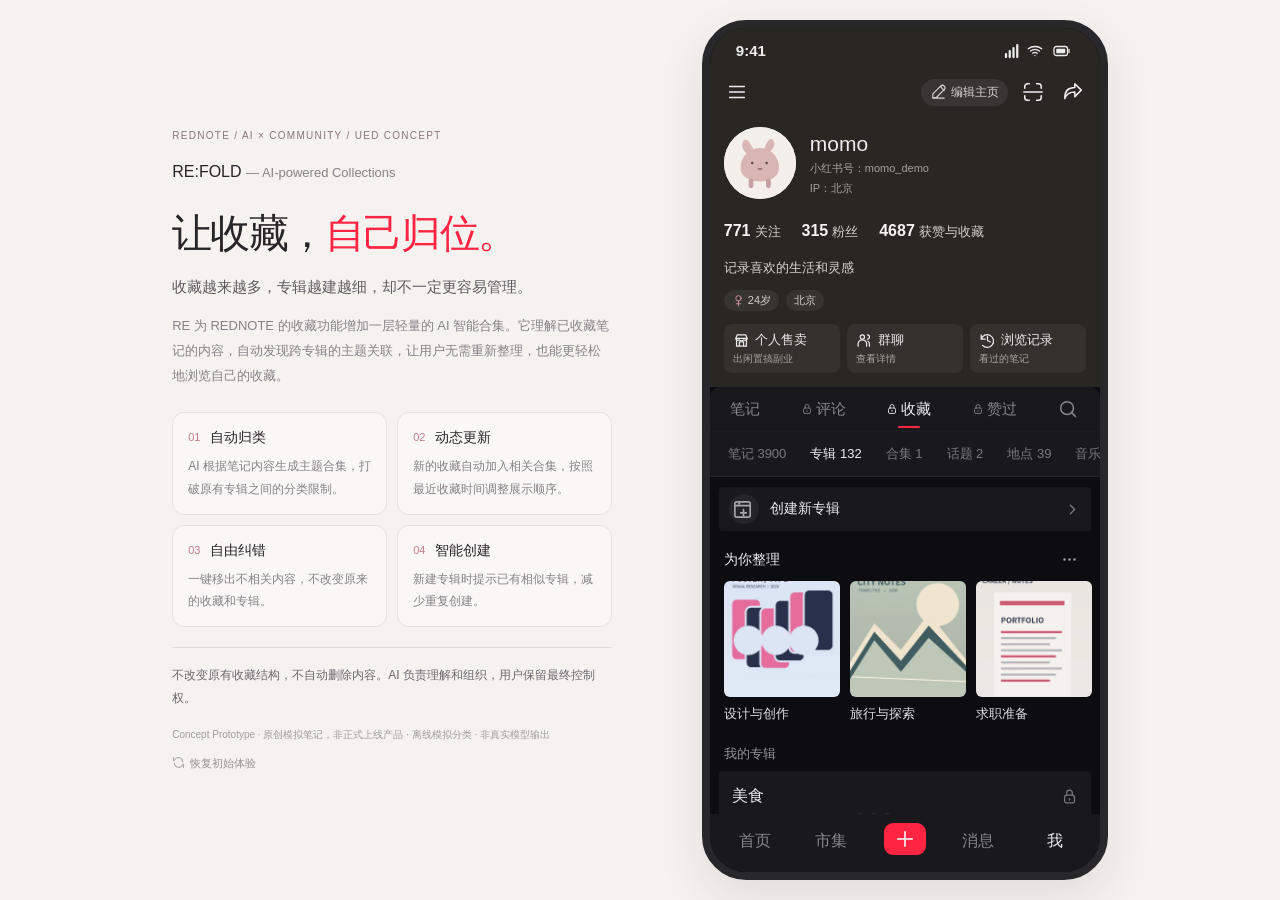
==== commit 90e61e11: "Add v0.7 AI classification pipeline and Windows instructions" ====
--- a/index.html
+++ b/index.html
@@ -23,18 +23,22 @@
       <article class="feature-card"><h2><span>04</span>智能创建</h2><p>新建专辑时提示已有相似专辑，减少重复创建。</p></article>
     </div>
     <p class="design-principle">不改变原有收藏结构，不自动删除内容。AI 负责理解和组织，用户保留最终控制权。</p>
-    <footer class="brief-footer">Concept Prototype · 模拟数据与分类逻辑，非正式上线产品</footer>
+    <footer class="brief-footer">Concept Prototype · 原创模拟笔记，非正式上线产品<span id="classificationSource"></span></footer>
     <div class="brief-actions"><button id="resetDemo" type="button">恢复初始体验</button></div>
   </aside>
   <section class="phone" aria-label="小红书收藏智能合集交互模拟手机">
     <div class="status"><span>9:41</span><span class="signal" id="statusIcons" aria-label="蜂窝网络、无线网络、电池电量充足"></span></div>
-    <main class="viewport" id="appScreen"></main>
+    <main class="viewport" id="appScreen"><div class="no-results">正在加载收藏…</div></main>
     <nav class="tabbar"><button data-action="notice" data-value="本次只演示收藏页，首页未实现">首页</button><button data-action="notice" data-value="本次只演示收藏页，市集未实现">市集</button><button class="plus" data-action="notice" data-value="本次只演示收藏页，发布未实现" aria-label="发布"><span id="publishIcon"></span></button><button data-action="notice" data-value="本次只演示收藏页，消息未实现">消息</button><button class="current" data-action="home">我</button></nav>
     <div class="modalLayer" id="modalLayer"></div><div id="toastLayer"></div>
   </section>
 </div>
+<script src="data/offline-bundle.js"></script>
+<script src="classification-store.js"></script>
 <script>
 'use strict';
+(async function bootstrap() {
+const AI=await REClassification.createStore(globalThis.RE_BOOTSTRAP,{forceOffline:new URLSearchParams(location.search).get('classification')==='offline'});
 const iconPaths={
 'back':'<path d="m15 18-6-6 6-6"/>','search':'<circle cx="11" cy="11" r="7"/><path d="m20 20-4-4"/>','more':'<circle cx="5" cy="12" r="1"/><circle cx="12" cy="12" r="1"/><circle cx="19" cy="12" r="1"/>','spark':'<path d="m12 2 1.9 6.1L20 10l-6.1 1.9L12 18l-1.9-6.1L4 10l6.1-1.9Z"/><path d="m19 17 .8 2.2L22 20l-2.2.8L19 23l-.8-2.2L16 20l2.2-.8Z"/>','folder':'<path d="M3 7a2 2 0 0 1 2-2h5l2 2h7a2 2 0 0 1 2 2v11H3Z"/>','folder-add':'<path d="M3 7a2 2 0 0 1 2-2h5l2 2h7a2 2 0 0 1 2 2v11H3Z"/><path d="M12 11v6m-3-3h6"/>','chevron':'<path d="m9 18 6-6-6-6"/>','down':'<path d="m6 9 6 6 6-6"/>','check':'<path d="m4 12 5 5L20 6"/>','pin':'<path d="m14 3 7 7-4 1-4 4-2-2-7 7 7-7-2-2 4-4Z"/>','eye-off':'<path d="m3 3 18 18"/><path d="M10.5 10.5a2 2 0 0 0 3 3"/><path d="M9 5a10 10 0 0 1 12 7c-1 2-3 4-5 5M6 7c-2 1-3 3-4 5 4 7 16 9 20 0"/>','undo':'<path d="M3 7v6h6"/><path d="M4 13a8 8 0 1 1 3 6"/>','bookmark':'<path d="M5 3h14v18l-7-5-7 5V3Z"/>','close':'<path d="M18 6 6 18M6 6l12 12"/>','settings':'<circle cx="12" cy="12" r="3"/><path d="m19 13 2-1-2-1m-7-8v2m0 14v2m-9-9h2m14 0h2M5 5l2 2m10 10 2 2M19 5l-2 2M7 17l-2 2"/>','refresh':'<path d="M20 11a8 8 0 0 0-15-4L3 9V3M4 13a8 8 0 0 0 15 4l2-2v6"/>','help':'<circle cx="12" cy="12" r="10"/><path d="M9 9a3 3 0 1 1 5 3l-2 2m0 3v.5"/>'};
 
@@ -60,45 +64,9 @@
 E('statusIcons').innerHTML=ico('signal')+ico('wifi')+ico('battery','battery-icon');
 E('publishIcon').innerHTML=ico('plus');
 E('resetDemo').innerHTML=ico('refresh','small')+'恢复初始体验';
-const GROUPS=[
- {id:'design',name:'设计与创作',desc:'视觉、动态、交互与设计参考',cover:'design_type',stamp:190},
- {id:'travel',name:'旅行与探索',desc:'目的地、路线和出行灵感',cover:'travel_cph',stamp:180},
- {id:'career',name:'求职准备',desc:'作品集、笔试与面试经验',cover:'career_resume',stamp:170},
- {id:'food',name:'美食与探店',desc:'食谱、餐厅和周末味道',cover:'photo_food',stamp:160},
- {id:'home',name:'家居灵感',desc:'布置、软装和生活空间',cover:'home_room',stamp:150},
- {id:'life',name:'穿搭与生活',desc:'穿搭、美妆与生活方式',cover:'life_fashion',stamp:140}
-];
-const BASE_NOTES=[
- ['d1','实验字体与海报排版','design_type',['design'],'视觉设计灵感',190,'笔记里的字体构成与视觉排版元素'],
- ['d2','让人想反复看的动态视觉','design_motion',['design'],'视觉设计灵感',150,'包含动态视觉、创意表现相关内容'],
- ['d3','好看的品牌视觉系统','design_brand',['design'],'平面设计',120,'品牌设计和视觉系统参考'],
- ['d4','平面设计的网格排版方法','design_packaging',['design'],'平面设计',110,'涉及网格、印刷和版式'],
- ['d5','柔软的三维图形灵感','design_blender',['design'],'Blender学习',90,'三维造型和材质设计'],
- ['d6','喜欢的交互网页合集','design_website',['design'],'交互设计',85,'交互网页和创意编程案例'],
- ['d7','作品集封面参考','design_grid',['design','career'],'作品集参考',88,'既是视觉排版，也与求职作品集有关'],
- ['d8','UI 元素与信息层级','design_ui',['design'],'UI设计',76,'界面组件和信息层级'],
- ['t1','哥本哈根城市漫步','travel_cph',['travel'],'北欧旅行',180,'城市旅行与地点信息'],
- ['t2','首尔值得去的街区','photo_korea',['travel'],'韩国',140,'韩国旅行路线与地点'],
- ['t3','新西兰南岛徒步记录','travel_nz',['travel'],'新西兰旅行',120,'徒步路线与出行参考'],
- ['t4','英国周末小旅行','travel_uk',['travel'],'英国旅行',100,'英国旅行地点与交通'],
- ['t5','第一次去意大利的路线','travel_italy',['travel'],'欧洲旅行',88,'旅行目的地与行程安排'],
- ['c1','设计岗位作品集怎么准备','career_resume',['career'],'求职准备',170,'适用于设计岗位求职'],
- ['c2','设计师面试问题整理','career_interview',['career'],'秋招面试',135,'包含面试准备与提问'],
- ['c3','校招投递时间线','career_jobs',['career'],'求职准备',105,'求职流程与时间安排'],
- ['c4','怎样讲清楚自己的项目','career_case',['career'],'作品集参考',85,'项目叙事与作品呈现'],
- ['c5','AI Coding 笔试作品思路','career_ai',['career','design'],'秋招面试',70,'求职笔试与设计技术的交叉内容'],
- ['f1','周末想吃的家常菜','photo_food',['food'],'美食',160,'食谱和美食收藏'],
- ['f2','这家咖啡馆好舒服','food_cafe',['food'],'美食',105,'餐厅与咖啡馆内容'],
- ['f3','烘焙也可以很简单','food_bakery',['food'],'美食',76,'甜品与食谱内容'],
- ['f4','简单好吃的一人食','photo_food2',['food'],'美食',40,'家庭料理参考'],
- ['h1','小房间也可以很温暖','home_room',['home'],'家居',150,'室内布置与家具搭配'],
- ['h2','复古台灯和阅读角','home_lamp',['home','design'],'家居',110,'家居布置和色彩参考'],
- ['h3','小户型空间整理灵感','home_small',['home'],'生活灵感',70,'空间收纳和居住布置'],
- ['h4','自然色系卧室搭配','home_color',['home'],'生活灵感',45,'配色与室内装饰'],
- ['l1','秋冬简约穿搭灵感','life_fashion',['life'],'穿搭',140,'日常穿搭'],
- ['l2','自然妆容参考','life_skincare',['life'],'美妆',92,'妆容与护肤'],
- ['l3','可爱宠物日常','life_pet',['life'],'生活灵感',55,'日常生活记录']
-].map(([id,title,cover,groups,original,stamp,reason])=>({id,title,cover,groups,original,stamp,reason}));
+const GROUPS=AI.groups.map(g=>({...g,desc:g.description}));
+const noteForUI=n=>({...n,original:n.originalAlbum,stamp:Date.parse(n.savedAt)});
+const BASE_NOTES=AI.notes.filter(n=>n.availability==='initial').map(noteForUI);
 const ALBUMS=[
  {id:'美食',name:'美食',count:93,shared:3,locked:true,covers:['photo_food','photo_food2','food_noodle','food_bakery']},
  {id:'韩国',name:'韩国',count:36,shared:2,locked:true,covers:['photo_korea','travel_korea','travel_cph','travel_uk']},
@@ -109,19 +77,17 @@
  {id:'家居',name:'家居',count:28,locked:true,covers:['home_room','home_lamp','home_small','home_color']},
  {id:'字体排版',name:'字体排版',count:32,locked:true,covers:['design_grid','design_type','design_packaging','design_ui']}
 ];
-const NEW_NOTES=[
- {id:'new1',title:'租房小卧室也能拥有松弛感',cover:'new_room',groups:['home'],original:'未归类',reason:'识别到小户型居住布置和家具搭配'},
- {id:'new2',title:'实验字体制作过程',cover:'new_type',groups:['design'],original:'未归类',reason:'识别到字体排版与视觉创作'},
- {id:'new3',title:'首尔的周末散步路线',cover:'new_korea',groups:['travel'],original:'未归类',reason:'识别到韩国地点与出行路线'}
-];
+const NEW_NOTES=AI.notes.filter(n=>n.availability==='simulated').map(noteForUI);
 const KEY='refold-v05-experience-data';
 function stored(){try{return JSON.parse(localStorage.getItem(KEY)||'{}')}catch(_){return {}}}
 const persisted=stored();
-const S={page:'home',selectedGroup:null,selectedAlbum:null,selectedNote:null,createTitle:'',createDesc:'',createPublic:true,createShared:false,smartOn:persisted.smartOn!==false,hidden:persisted.hidden||[],pins:persisted.pins||[],exclude:persisted.exclude||{},savedNew:persisted.savedNew||[],extraAlbums:persisted.extraAlbums||[],saveClock:persisted.saveClock||400,toastUndo:null};
-function commit(){try{localStorage.setItem(KEY,JSON.stringify({smartOn:S.smartOn,hidden:S.hidden,pins:S.pins,exclude:S.exclude,savedNew:S.savedNew,extraAlbums:S.extraAlbums,saveClock:S.saveClock}))}catch(_){}}
+const S={page:'home',selectedGroup:null,selectedAlbum:null,selectedNote:null,createTitle:'',createDesc:'',createPublic:true,createShared:false,smartOn:persisted.smartOn!==false,hidden:persisted.hidden||[],pins:persisted.pins||[],exclude:persisted.exclude||{},savedNew:persisted.savedNew||[],savedTimes:persisted.savedTimes||{},extraAlbums:persisted.extraAlbums||[],saveClock:persisted.saveClock||400,toastUndo:null};
+function commit(){try{localStorage.setItem(KEY,JSON.stringify({smartOn:S.smartOn,hidden:S.hidden,pins:S.pins,exclude:S.exclude,savedNew:S.savedNew,savedTimes:S.savedTimes,extraAlbums:S.extraAlbums,saveClock:S.saveClock}))}catch(_){}}
 const asset=cover=>`assets/${cover}.webp`;
-const allNotes=()=>[...BASE_NOTES,...NEW_NOTES.filter(n=>S.savedNew.includes(n.id)).map((n,i)=>({...n,stamp:400+S.savedNew.indexOf(n.id)}))];
-const inGroup=(n,id)=>n.groups.includes(id)&&!(S.exclude[id]||[]).includes(n.id);
+const legacySaveBase=Math.max(...AI.notes.map(n=>Date.parse(n.savedAt)))+1000;
+const allNotes=()=>[...BASE_NOTES,...NEW_NOTES.filter(n=>S.savedNew.includes(n.id)).map(n=>{const stamp=S.savedTimes[n.id]?Date.parse(S.savedTimes[n.id]):legacySaveBase+S.savedNew.indexOf(n.id)*1000;return {...n,savedAt:new Date(stamp).toISOString(),stamp}})];
+// Manual exclusions are independent of AI files and always take precedence.
+const inGroup=(n,id)=>AI.memberships(n.id).some(m=>m.groupId===id)&&!(S.exclude[id]||[]).includes(n.id);
 const groupNotes=id=>allNotes().filter(n=>inGroup(n,id)).sort((a,b)=>b.stamp-a.stamp);
 const visibleGroups=()=>GROUPS.filter(g=>S.smartOn&&!S.hidden.includes(g.id)&&groupNotes(g.id).length).sort((a,b)=>{const ap=S.pins.includes(a.id),bp=S.pins.includes(b.id);if(ap!==bp)return ap?-1:1;const t=id=>Math.max(0,...groupNotes(id).map(n=>n.stamp));return t(b.id)-t(a.id)});
 function renderProfile(){return `<div class="coverbar"><div class="profile-actions"><button aria-label="菜单" data-action="notice" data-value="本次只呈现个人收藏体验">${ico('menu')}</button><div class="right"><button class="edit" data-action="notice" data-value="个人资料为概念示意">${ico('edit','small')}编辑主页</button><button aria-label="扫一扫" data-action="notice" data-value="此入口不在本次演示范围">${ico('scan')}</button><button aria-label="分享主页" data-action="notice" data-value="分享功能不在本次演示范围">${ico('share')}</button></div></div></div>
@@ -129,7 +95,7 @@
 <div class="primary-tabs"><button data-action="notice" data-value="笔记标签非本次演示范围">笔记</button><button data-action="notice" data-value="评论标签非本次演示范围">${ico('lock','tiny')}评论</button><button class="active" aria-current="page" data-action="notice" data-value="当前为收藏页">${ico('lock','tiny')}收藏</button><button data-action="notice" data-value="赞过标签非本次演示范围">${ico('lock','tiny')}赞过</button><button aria-label="搜索收藏" data-action="notice" data-value="原生收藏搜索不在本次改版范围">${ico('search')}</button></div><div class="secondary-tabs"><button data-action="notice" data-value="笔记标签非本次演示范围">笔记 3900</button><button class="active" aria-current="page" data-action="notice" data-value="当前为专辑页">专辑 132</button>${['合集 1','话题 2','地点 39','音乐 1'].map(t=>`<button data-action="notice" data-value="此标签不在本次演示范围">${t}</button>`).join('')}</div>`}
 function smartTile(g){const arr=groupNotes(g.id);return `<button class="smart-tile" data-action="group" data-id="${g.id}" aria-label="打开智能合集 ${esc(g.name)}"><span class="tile-image"><img src="${asset(arr[0]?.cover||g.cover)}" alt="${esc(arr[0]?.title||g.name)}"></span>${S.pins.includes(g.id)?`<span class="pinmark" aria-label="已固定">${ico('pin','tiny')}</span>`:''}<span class="tile-name">${esc(g.name)}</span></button>`}
 function albumCard(a){return `<div class="album"><button class="albumbutton" data-action="album" data-id="${esc(a.id)}"><div class="albumhead"><span>${esc(a.name)}</span>${a.locked?`<span class="tiny-lock" aria-label="私密专辑">${ico('lock','small')}</span>`:''}</div><div class="albummeta"><span>笔记 · ${a.count}</span>${a.shared?`<span>共享人 · ${a.shared}</span><span class="shared-avatars" aria-hidden="true">${Array.from({length:Math.min(a.shared,3)},(_,i)=>`<img src="${i===2?'assets/avatar.svg':asset(['design_brand','life_fashion'][i])}" alt="">`).join('')}</span>`:''}</div><div class="albumthumbs">${a.covers.slice(0,4).map(c=>`<span class="albumthumb"><img src="${asset(c)}" alt="${esc(a.name)} 专辑封面"></span>`).join('')}</div></button></div>`}
-function renderHome(){const gs=visibleGroups();return `${renderProfile()}<div class="entryrow"><button data-action="create"><span class="entryico">${ico('album-add')}</span>创建新专辑<span class="chevron">${ico('chevron','small')}</span></button></div>${S.smartOn?`<section aria-label="为你整理"><div class="section-head"><strong>为你整理</strong><button data-action="settings" aria-label="智能合集设置">${ico('more','small')}</button></div>${gs.length?`<div class="shelf" id="smartShelf">${gs.map(smartTile).join('')}</div>`:'<div class="shelf"><div class="shelf-empty">暂无显示的智能合集，可在设置中恢复。</div></div>'}</section>`:`<div class="smart-disabled"><span>智能合集已关闭</span><button data-action="settings" aria-label="智能合集设置">${ico('more','small')}</button></div>`}<div class="section-head albums-label"><strong>我的专辑</strong></div><div class="collection-list">${[...ALBUMS,...S.extraAlbums].map(albumCard).join('')}</div><div class="footer-mock">体验设计原型 · 模拟数据与 AI 结果<br>3900 / 132 为情境数字，当前展示 8 个原有专辑</div>`}
+function renderHome(){const gs=visibleGroups();return `${renderProfile()}<div class="entryrow"><button data-action="create"><span class="entryico">${ico('album-add')}</span>创建新专辑<span class="chevron">${ico('chevron','small')}</span></button></div>${S.smartOn?`<section aria-label="为你整理"><div class="section-head"><strong>为你整理</strong><button data-action="settings" aria-label="智能合集设置">${ico('more','small')}</button></div>${gs.length?`<div class="shelf" id="smartShelf">${gs.map(smartTile).join('')}</div>`:'<div class="shelf"><div class="shelf-empty">暂无显示的智能合集，可在设置中恢复。</div></div>'}</section>`:`<div class="smart-disabled"><span>智能合集已关闭</span><button data-action="settings" aria-label="智能合集设置">${ico('more','small')}</button></div>`}<div class="section-head albums-label"><strong>我的专辑</strong></div><div class="collection-list">${[...ALBUMS,...S.extraAlbums].map(albumCard).join('')}</div><div class="footer-mock" data-classification-mode="${AI.mode}" data-classification-source="${AI.source}">${esc(AI.label())}<br>35 篇初始模拟笔记 · 3900 / 132 为情境数字</div>`}
 function noteCard(n){return `<button class="notecard" data-action="note" data-id="${n.id}"><span class="note-image"><img src="${asset(n.cover)}" alt="${esc(n.title)}"></span><span class="note-caption"><strong>${esc(n.title)}</strong><small>${esc(n.original)}</small></span></button>`}
 function noteFlow(notes){return `<div class="masonry">${[0,1].map(col=>`<div class="note-column">${notes.filter((_,i)=>i%2===col).map(noteCard).join('')}</div>`).join('')}</div>`}
 function header(title,right=''){return `<div class="pagehead"><button aria-label="返回" data-action="home">${ico('back','big')}</button><strong>${esc(title)}</strong>${right||'<span></span>'}</div>`}
@@ -144,9 +110,9 @@
 function sheet(inner){if(!E('modalLayer').firstChild)S.modalOpener=document.activeElement;E('modalLayer').innerHTML=`<div class="scrim" id="backdrop"><div class="sheet" role="dialog" aria-modal="true" aria-label="${S.selectedNote?'笔记与收藏操作':'收藏操作'}" tabindex="-1"><div class="handle"></div>${inner}<button class="close" data-action="close">关闭</button></div></div>`;document.querySelector('.phone').classList.add('modal-open');E('appScreen').inert=true;document.querySelector('.tabbar').inert=true;E('modalLayer').querySelector('.sheet').focus({preventScroll:true})}
 function toast(msg,undo=null){const t=E('toastLayer');t.innerHTML=`<div class="toast" role="status"><span>${esc(msg)}</span>${undo?'<button data-action="undo">撤销</button>':''}</div>`;S.toastUndo=undo;clearTimeout(S.toastTimer);S.toastTimer=setTimeout(()=>{t.innerHTML='';S.toastUndo=null},4400)}
 function groupMenu(){const g=GROUPS.find(x=>x.id===S.selectedGroup);if(!g)return;const pinned=S.pins.includes(g.id);sheet(`<h3>${ico('spark')} ${esc(g.name)}</h3><p>仅调整自己的智能合集展示，不修改原有专辑。</p><button class="choice" data-action="pin" data-id="${g.id}">${ico('pin')}<span><strong>${pinned?'取消固定':'固定在最前'}</strong><small>${pinned?'重新按最近收藏排序':'固定后不受新收藏排序影响'}</small></span><span class="arrow">${ico('chevron','small')}</span></button><button class="choice" data-action="hide" data-id="${g.id}">${ico('eye-off')}<span><strong>不显示这个智能合集</strong><small>隐藏只是个人视图操作，不取消任何收藏</small></span><span class="arrow">${ico('chevron','small')}</span></button><div class="hint">提示：想调整某篇笔记的分类，请直接打开该笔记。</div>`)}
-function noteSheet(noteId){const n=allNotes().find(n=>n.id===noteId);if(!n)return;S.selectedNote=n.id;const g=GROUPS.find(g=>g.id===S.selectedGroup);const currentlyInGroup=S.page==='group'&&g&&inGroup(n,g.id);sheet(`<img class="note-large" src="${asset(n.cover)}" alt="${esc(n.title)}"><h3>${esc(n.title)}</h3><div class="note-source"><span>原收藏专辑</span><strong>${esc(n.original)}</strong></div><details class="classification"><summary>${ico('chevron','tiny')}查看归类依据（模拟）</summary><p>${esc(n.reason)}</p></details>${currentlyInGroup?`<button class="choice" data-action="exclude" data-id="${n.id}" data-group="${g.id}">${ico('close','small')}<span><strong>不属于这个智能合集</strong></span></button>`:''}`)}
-function simulateSheet(){sheet(`<h3>模拟收藏一篇新笔记</h3><p>选择一篇新内容，观察「为你整理」的智能合集如何自动收纳、按最近收藏调整顺序。</p>${NEW_NOTES.map(n=>`<button class="choice" data-action="save-note" data-id="${n.id}" ${S.savedNew.includes(n.id)?'disabled':''}><img src="${asset(n.cover)}" alt=""/><span><strong>${esc(n.title)}</strong><small>${S.savedNew.includes(n.id)?'已在模拟收藏中':'点击模拟收藏 · 自动进入智能合集'}</small></span><span class="arrow">${ico(S.savedNew.includes(n.id)?'check':'plus','small')}</span></button>`).join('')}<div class="hint">默认依照关联合集最近一次新增笔记的时间排序。已经收藏的内容不会重复加入。</div>`)}
-function settingsSheet(){sheet(`<h3>${ico('spark')} 为你整理 · 设置</h3><p>AI 智能合集将所有收藏笔记按内容建立虚拟关联。只在此处展示，不改变你的原有专辑。</p><button class="choice" data-action="smart-toggle"><span><strong>${S.smartOn?'关闭智能合集展示':'开启智能合集展示'}</strong><small>可随时恢复显示</small></span><span class="arrow">${S.smartOn?'关闭':'开启'}</span></button>${S.hidden.length?`<div class="hint">已隐藏的智能合集</div>${S.hidden.map(id=>{const g=GROUPS.find(g=>g.id===id);return g?`<button class="choice" data-action="restore" data-id="${id}"><span><strong>${esc(g.name)}</strong><small>点击恢复展示</small></span><span class="arrow">${ico('chevron','small')}</span></button>`:''}).join('')}`:''}<button class="choice" data-action="simulate">${ico('bookmark')}<span><strong>模拟收藏一篇新笔记</strong><small>验证自动更新与排序</small></span><span class="arrow">${ico('chevron','small')}</span></button><div class="hint">当前仅展示规则驱动的模拟 AI 结果。真实上线需明确授权、保护私密和共享专辑数据，并允许用户退出。</div>`)}
+function noteSheet(noteId){const n=allNotes().find(n=>n.id===noteId);if(!n)return;S.selectedNote=n.id;const g=GROUPS.find(g=>g.id===S.selectedGroup);const currentlyInGroup=S.page==='group'&&g&&inGroup(n,g.id);sheet(`<img class="note-large" src="${asset(n.cover)}" alt="${esc(n.title)}"><h3>${esc(n.title)}</h3><div class="note-source"><span>原收藏专辑</span><strong>${esc(n.original)}</strong></div><details class="classification"><summary>${ico('chevron','tiny')}查看归类依据（${AI.mode==='real'?'文本模型':'离线模拟'}）</summary><p>${esc(AI.reason(n.id,S.page==='group'?S.selectedGroup:null))}</p></details>${currentlyInGroup?`<button class="choice" data-action="exclude" data-id="${n.id}" data-group="${g.id}">${ico('close','small')}<span><strong>不属于这个智能合集</strong></span></button>`:''}`)}
+function simulateSheet(){sheet(`<h3>模拟收藏一篇新笔记</h3><p>选择一篇预备好的模拟笔记，使用当前分类文件更新合集与排序。此操作不会发起 AI 请求。</p>${NEW_NOTES.map(n=>`<button class="choice" data-action="save-note" data-id="${n.id}" ${S.savedNew.includes(n.id)?'disabled':''}><img src="${asset(n.cover)}" alt=""/><span><strong>${esc(n.title)}</strong><small>${S.savedNew.includes(n.id)?'已在模拟收藏中':'点击模拟收藏 · 载入已有归类'}</small></span><span class="arrow">${ico(S.savedNew.includes(n.id)?'check':'plus','small')}</span></button>`).join('')}<div class="hint">默认依照关联合集最近一次新增笔记的时间排序。已经收藏的内容不会重复加入。</div>`)}
+function settingsSheet(){sheet(`<h3>${ico('spark')} 为你整理 · 设置</h3><p>AI 智能合集将所有收藏笔记按内容建立虚拟关联。只在此处展示，不改变你的原有专辑。</p><button class="choice" data-action="smart-toggle"><span><strong>${S.smartOn?'关闭智能合集展示':'开启智能合集展示'}</strong><small>可随时恢复显示</small></span><span class="arrow">${S.smartOn?'关闭':'开启'}</span></button>${S.hidden.length?`<div class="hint">已隐藏的智能合集</div>${S.hidden.map(id=>{const g=GROUPS.find(g=>g.id===id);return g?`<button class="choice" data-action="restore" data-id="${id}"><span><strong>${esc(g.name)}</strong><small>点击恢复展示</small></span><span class="arrow">${ico('chevron','small')}</span></button>`:''}).join('')}`:''}<button class="choice" data-action="simulate">${ico('bookmark')}<span><strong>模拟收藏一篇新笔记</strong><small>验证自动更新与排序</small></span><span class="arrow">${ico('chevron','small')}</span></button><div class="hint">${esc(AI.label())}。${AI.mode==='real'?'结果于 '+esc(AI.result.generatedAt)+' 预先生成，仅基于标题、描述与标签；未分析图片。':'当前没有可用的真实模型结果，显示手工离线示例。'}用户手动纠错始终优先于分类文件。</div>`)}
 function similarSheet(){const sims=similarAlbums(S.createTitle);sheet(`<h3>已有的相似专辑</h3><p>AI 根据输入的标题识别相关主题。这些结果仅供参考，不会阻止你创建新的专辑。</p>${sims.map(a=>`<button class="choice" data-action="album" data-id="${esc(a.id)}"><img src="${asset(a.covers[0])}" alt=""/><span><strong>${esc(a.name)}</strong><small>${a.count} 篇收藏 · 原有专辑</small></span><span class="arrow">${ico('chevron','small')}</span></button>`).join('')}`)}
 function saveAlbum(){const name=S.createTitle.trim();if(!name){toast('请填写专辑名称');return}const id='user-'+Date.now();const x={id,name,count:0,locked:!S.createPublic,shared:S.createShared?1:0,covers:['design_grid','design_brand','travel_uk','food_cafe']};S.extraAlbums.unshift(x);commit();S.createTitle='';S.createDesc='';S.createPublic=true;S.createShared=false;go('home');toast(`「${name}」已创建，原有专辑保持不变`,()=>{S.extraAlbums=S.extraAlbums.filter(a=>a.id!==id);commit();render()})}
 function onAction(a,id,node){switch(a){
@@ -169,7 +135,7 @@
  case 'hide':{S.hidden=[...new Set([...S.hidden,id])];commit();closeModal();go('home');toast('已隐藏智能合集，可在「管理」中恢复',()=>{S.hidden=S.hidden.filter(x=>x!==id);commit();render()});break}
  case 'restore':{S.hidden=S.hidden.filter(x=>x!==id);commit();closeModal();render();toast('已恢复显示智能合集');break}
  case 'exclude':{const group=node.dataset.group;S.exclude[group]=[...new Set([...(S.exclude[group]||[]),id])];commit();closeModal();render();toast('已从智能合集移除 · 原收藏未变',()=>{S.exclude[group]=S.exclude[group].filter(x=>x!==id);commit();render()});break}
- case 'save-note':{if(S.savedNew.includes(id)){toast('这篇笔记已经收藏过了');return}const n=NEW_NOTES.find(x=>x.id===id);if(!n)return;S.savedNew.push(id);commit();closeModal();go('home');const rail=E('smartShelf');if(rail)rail.scrollLeft=0;S.shelfScroll=0;toast(`已收藏，AI 自动加入「${GROUPS.find(g=>g.id===n.groups[0])?.name}」`,()=>{S.savedNew=S.savedNew.filter(x=>x!==id);commit();render()});break}
+ case 'save-note':{if(S.savedNew.includes(id)){toast('这篇笔记已经收藏过了');return}const n=NEW_NOTES.find(x=>x.id===id);if(!n)return;S.savedNew.push(id);S.savedTimes[id]=new Date().toISOString();commit();closeModal();go('home');const rail=E('smartShelf');if(rail)rail.scrollLeft=0;S.shelfScroll=0;toast(AI.memberships(id).length?`已收藏，已显示于「${GROUPS.find(g=>g.id===AI.memberships(id)[0].groupId)?.name}」`:'已收藏，暂无确定的智能归类',()=>{S.savedNew=S.savedNew.filter(x=>x!==id);delete S.savedTimes[id];commit();render()});break}
  case 'undo':{if(S.toastUndo){const fn=S.toastUndo;S.toastUndo=null;fn();E('toastLayer').innerHTML=''}break}
  default:break
 }}
@@ -177,7 +143,11 @@
 E('appScreen').addEventListener('input',ev=>{if(ev.target.id==='albumTitle'){S.createTitle=ev.target.value;E('matchWrap').innerHTML=matchHtml();const btn=E('appScreen').querySelector('[data-action="save-album"]');if(btn)btn.disabled=!S.createTitle.trim()}if(ev.target.id==='albumDesc')S.createDesc=ev.target.value});
 document.addEventListener('keydown',ev=>{if(ev.key==='Escape')closeModal();if(ev.key==='Tab'&&E('modalLayer').firstChild){const controls=[...E('modalLayer').querySelectorAll('button:not(:disabled),summary')];const first=controls[0],last=controls.at(-1);if(ev.shiftKey&&(document.activeElement===first||document.activeElement.classList.contains('sheet'))){ev.preventDefault();last?.focus()}else if(!ev.shiftKey&&document.activeElement===last){ev.preventDefault();first?.focus()}}});
 document.querySelectorAll('[data-demo]').forEach(b=>b.addEventListener('click',()=>{const k=b.dataset.demo;if(k==='shelf'){go('home');setTimeout(()=>E('smartShelf')?.scrollIntoView({behavior:'smooth',block:'center'}),70)}else if(k==='detail')go('group','design');else if(k==='save')simulateSheet();else if(k==='create')go('create')}));
-E('resetDemo').addEventListener('click',()=>{try{localStorage.removeItem(KEY)}catch(_){}S.hidden=[];S.pins=[];S.exclude={};S.savedNew=[];S.extraAlbums=[];S.smartOn=true;S.createTitle='';S.createDesc='';S.homeScroll=0;S.shelfScroll=0;go('home');E('appScreen').scrollTop=0;toast('已重置为初始模拟数据')});
+E('resetDemo').addEventListener('click',()=>{try{localStorage.removeItem(KEY)}catch(_){}S.hidden=[];S.pins=[];S.exclude={};S.savedNew=[];S.savedTimes={};S.extraAlbums=[];S.smartOn=true;S.createTitle='';S.createDesc='';S.homeScroll=0;S.shelfScroll=0;go('home');E('appScreen').scrollTop=0;toast('已重置为初始模拟数据')});
 render();
+const updateSource=()=>{E('classificationSource').textContent=' · '+AI.label()};
+updateSource();
+if(await AI.refresh()){updateSource();if(S.page!=='create')render()}
+})().catch(()=>{document.getElementById('appScreen').innerHTML='<div class="no-results">收藏数据校验失败，请检查数据文件并重新生成离线数据包。</div>'});
 </script>
 </body></html>
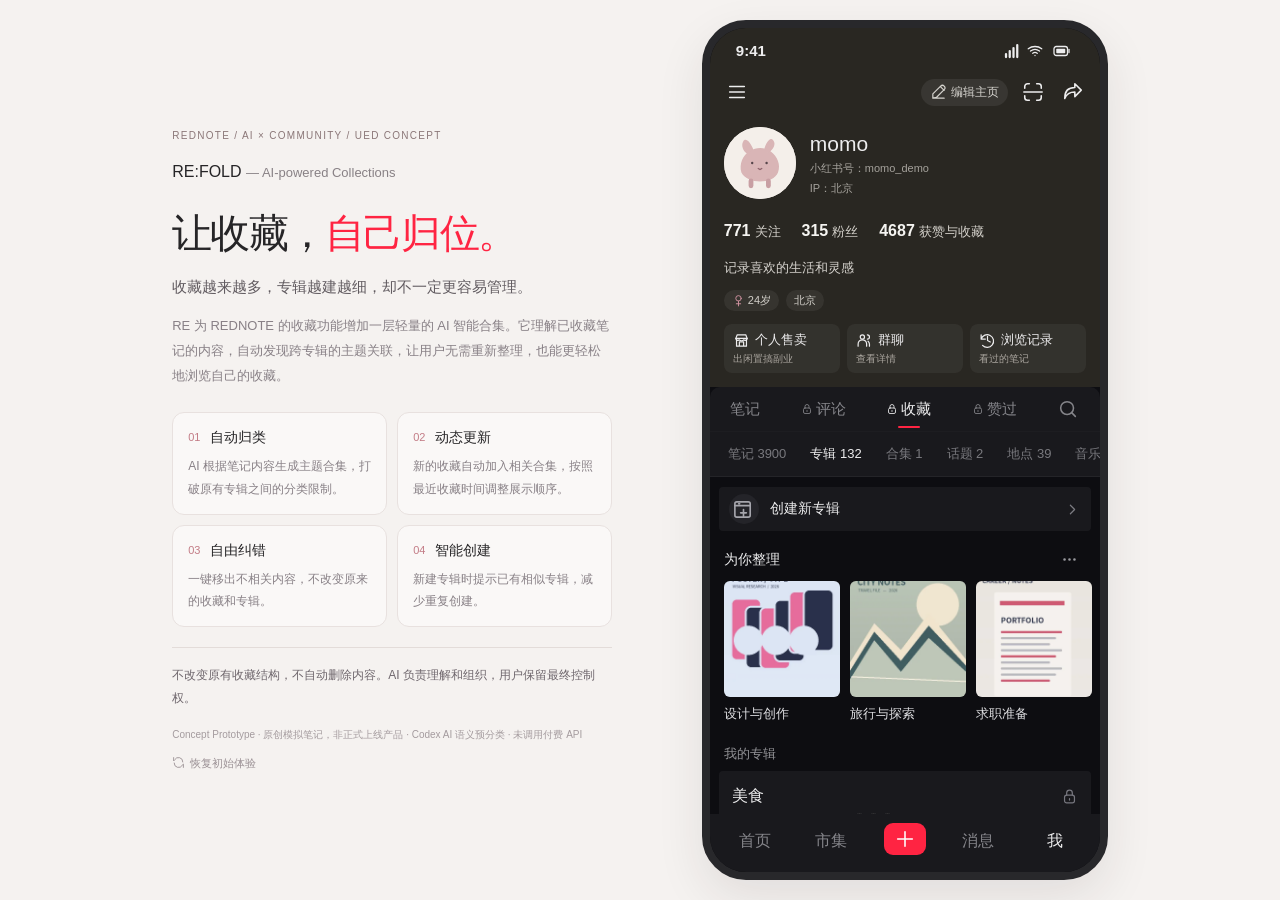
==== commit d7c602a4: "Publish Codex precomputed semantic classifications for RE v0.7" ====
--- a/index.html
+++ b/index.html
@@ -110,9 +110,9 @@
 function sheet(inner){if(!E('modalLayer').firstChild)S.modalOpener=document.activeElement;E('modalLayer').innerHTML=`<div class="scrim" id="backdrop"><div class="sheet" role="dialog" aria-modal="true" aria-label="${S.selectedNote?'笔记与收藏操作':'收藏操作'}" tabindex="-1"><div class="handle"></div>${inner}<button class="close" data-action="close">关闭</button></div></div>`;document.querySelector('.phone').classList.add('modal-open');E('appScreen').inert=true;document.querySelector('.tabbar').inert=true;E('modalLayer').querySelector('.sheet').focus({preventScroll:true})}
 function toast(msg,undo=null){const t=E('toastLayer');t.innerHTML=`<div class="toast" role="status"><span>${esc(msg)}</span>${undo?'<button data-action="undo">撤销</button>':''}</div>`;S.toastUndo=undo;clearTimeout(S.toastTimer);S.toastTimer=setTimeout(()=>{t.innerHTML='';S.toastUndo=null},4400)}
 function groupMenu(){const g=GROUPS.find(x=>x.id===S.selectedGroup);if(!g)return;const pinned=S.pins.includes(g.id);sheet(`<h3>${ico('spark')} ${esc(g.name)}</h3><p>仅调整自己的智能合集展示，不修改原有专辑。</p><button class="choice" data-action="pin" data-id="${g.id}">${ico('pin')}<span><strong>${pinned?'取消固定':'固定在最前'}</strong><small>${pinned?'重新按最近收藏排序':'固定后不受新收藏排序影响'}</small></span><span class="arrow">${ico('chevron','small')}</span></button><button class="choice" data-action="hide" data-id="${g.id}">${ico('eye-off')}<span><strong>不显示这个智能合集</strong><small>隐藏只是个人视图操作，不取消任何收藏</small></span><span class="arrow">${ico('chevron','small')}</span></button><div class="hint">提示：想调整某篇笔记的分类，请直接打开该笔记。</div>`)}
-function noteSheet(noteId){const n=allNotes().find(n=>n.id===noteId);if(!n)return;S.selectedNote=n.id;const g=GROUPS.find(g=>g.id===S.selectedGroup);const currentlyInGroup=S.page==='group'&&g&&inGroup(n,g.id);sheet(`<img class="note-large" src="${asset(n.cover)}" alt="${esc(n.title)}"><h3>${esc(n.title)}</h3><div class="note-source"><span>原收藏专辑</span><strong>${esc(n.original)}</strong></div><details class="classification"><summary>${ico('chevron','tiny')}查看归类依据（${AI.mode==='real'?'文本模型':'离线模拟'}）</summary><p>${esc(AI.reason(n.id,S.page==='group'?S.selectedGroup:null))}</p></details>${currentlyInGroup?`<button class="choice" data-action="exclude" data-id="${n.id}" data-group="${g.id}">${ico('close','small')}<span><strong>不属于这个智能合集</strong></span></button>`:''}`)}
+function noteSheet(noteId){const n=allNotes().find(n=>n.id===noteId);if(!n)return;S.selectedNote=n.id;const g=GROUPS.find(g=>g.id===S.selectedGroup);const currentlyInGroup=S.page==='group'&&g&&inGroup(n,g.id);sheet(`<img class="note-large" src="${asset(n.cover)}" alt="${esc(n.title)}"><h3>${esc(n.title)}</h3><div class="note-source"><span>原收藏专辑</span><strong>${esc(n.original)}</strong></div><details class="classification"><summary>${ico('chevron','tiny')}查看归类依据（${AI.mode==='precomputed'?'Codex 预分类':AI.mode==='real'?'文本模型':'离线模拟'}）</summary><p>${esc(AI.reason(n.id,S.page==='group'?S.selectedGroup:null))}</p></details>${currentlyInGroup?`<button class="choice" data-action="exclude" data-id="${n.id}" data-group="${g.id}">${ico('close','small')}<span><strong>不属于这个智能合集</strong></span></button>`:''}`)}
 function simulateSheet(){sheet(`<h3>模拟收藏一篇新笔记</h3><p>选择一篇预备好的模拟笔记，使用当前分类文件更新合集与排序。此操作不会发起 AI 请求。</p>${NEW_NOTES.map(n=>`<button class="choice" data-action="save-note" data-id="${n.id}" ${S.savedNew.includes(n.id)?'disabled':''}><img src="${asset(n.cover)}" alt=""/><span><strong>${esc(n.title)}</strong><small>${S.savedNew.includes(n.id)?'已在模拟收藏中':'点击模拟收藏 · 载入已有归类'}</small></span><span class="arrow">${ico(S.savedNew.includes(n.id)?'check':'plus','small')}</span></button>`).join('')}<div class="hint">默认依照关联合集最近一次新增笔记的时间排序。已经收藏的内容不会重复加入。</div>`)}
-function settingsSheet(){sheet(`<h3>${ico('spark')} 为你整理 · 设置</h3><p>AI 智能合集将所有收藏笔记按内容建立虚拟关联。只在此处展示，不改变你的原有专辑。</p><button class="choice" data-action="smart-toggle"><span><strong>${S.smartOn?'关闭智能合集展示':'开启智能合集展示'}</strong><small>可随时恢复显示</small></span><span class="arrow">${S.smartOn?'关闭':'开启'}</span></button>${S.hidden.length?`<div class="hint">已隐藏的智能合集</div>${S.hidden.map(id=>{const g=GROUPS.find(g=>g.id===id);return g?`<button class="choice" data-action="restore" data-id="${id}"><span><strong>${esc(g.name)}</strong><small>点击恢复展示</small></span><span class="arrow">${ico('chevron','small')}</span></button>`:''}).join('')}`:''}<button class="choice" data-action="simulate">${ico('bookmark')}<span><strong>模拟收藏一篇新笔记</strong><small>验证自动更新与排序</small></span><span class="arrow">${ico('chevron','small')}</span></button><div class="hint">${esc(AI.label())}。${AI.mode==='real'?'结果于 '+esc(AI.result.generatedAt)+' 预先生成，仅基于标题、描述与标签；未分析图片。':'当前没有可用的真实模型结果，显示手工离线示例。'}用户手动纠错始终优先于分类文件。</div>`)}
+function settingsSheet(){sheet(`<h3>${ico('spark')} 为你整理 · 设置</h3><p>AI 智能合集将所有收藏笔记按内容建立虚拟关联。只在此处展示，不改变你的原有专辑。</p><button class="choice" data-action="smart-toggle"><span><strong>${S.smartOn?'关闭智能合集展示':'开启智能合集展示'}</strong><small>可随时恢复显示</small></span><span class="arrow">${S.smartOn?'关闭':'开启'}</span></button>${S.hidden.length?`<div class="hint">已隐藏的智能合集</div>${S.hidden.map(id=>{const g=GROUPS.find(g=>g.id===id);return g?`<button class="choice" data-action="restore" data-id="${id}"><span><strong>${esc(g.name)}</strong><small>点击恢复展示</small></span><span class="arrow">${ico('chevron','small')}</span></button>`:''}).join('')}`:''}<button class="choice" data-action="simulate">${ico('bookmark')}<span><strong>模拟收藏一篇新笔记</strong><small>验证自动更新与排序</small></span><span class="arrow">${ico('chevron','small')}</span></button><div class="hint">${esc(AI.label())}。${AI.mode==='precomputed'?'Codex 在任务中预先完成文本语义分类，网页只读取静态结果，不调用付费 API；仅基于标题、描述与标签，未分析图片。':AI.mode==='real'?'结果于 '+esc(AI.result.generatedAt)+' 预先生成，仅基于标题、描述与标签；未分析图片。':'当前没有可用的真实模型结果，显示手工离线示例。'}用户手动纠错始终优先于分类文件。</div>`)}
 function similarSheet(){const sims=similarAlbums(S.createTitle);sheet(`<h3>已有的相似专辑</h3><p>AI 根据输入的标题识别相关主题。这些结果仅供参考，不会阻止你创建新的专辑。</p>${sims.map(a=>`<button class="choice" data-action="album" data-id="${esc(a.id)}"><img src="${asset(a.covers[0])}" alt=""/><span><strong>${esc(a.name)}</strong><small>${a.count} 篇收藏 · 原有专辑</small></span><span class="arrow">${ico('chevron','small')}</span></button>`).join('')}`)}
 function saveAlbum(){const name=S.createTitle.trim();if(!name){toast('请填写专辑名称');return}const id='user-'+Date.now();const x={id,name,count:0,locked:!S.createPublic,shared:S.createShared?1:0,covers:['design_grid','design_brand','travel_uk','food_cafe']};S.extraAlbums.unshift(x);commit();S.createTitle='';S.createDesc='';S.createPublic=true;S.createShared=false;go('home');toast(`「${name}」已创建，原有专辑保持不变`,()=>{S.extraAlbums=S.extraAlbums.filter(a=>a.id!==id);commit();render()})}
 function onAction(a,id,node){switch(a){
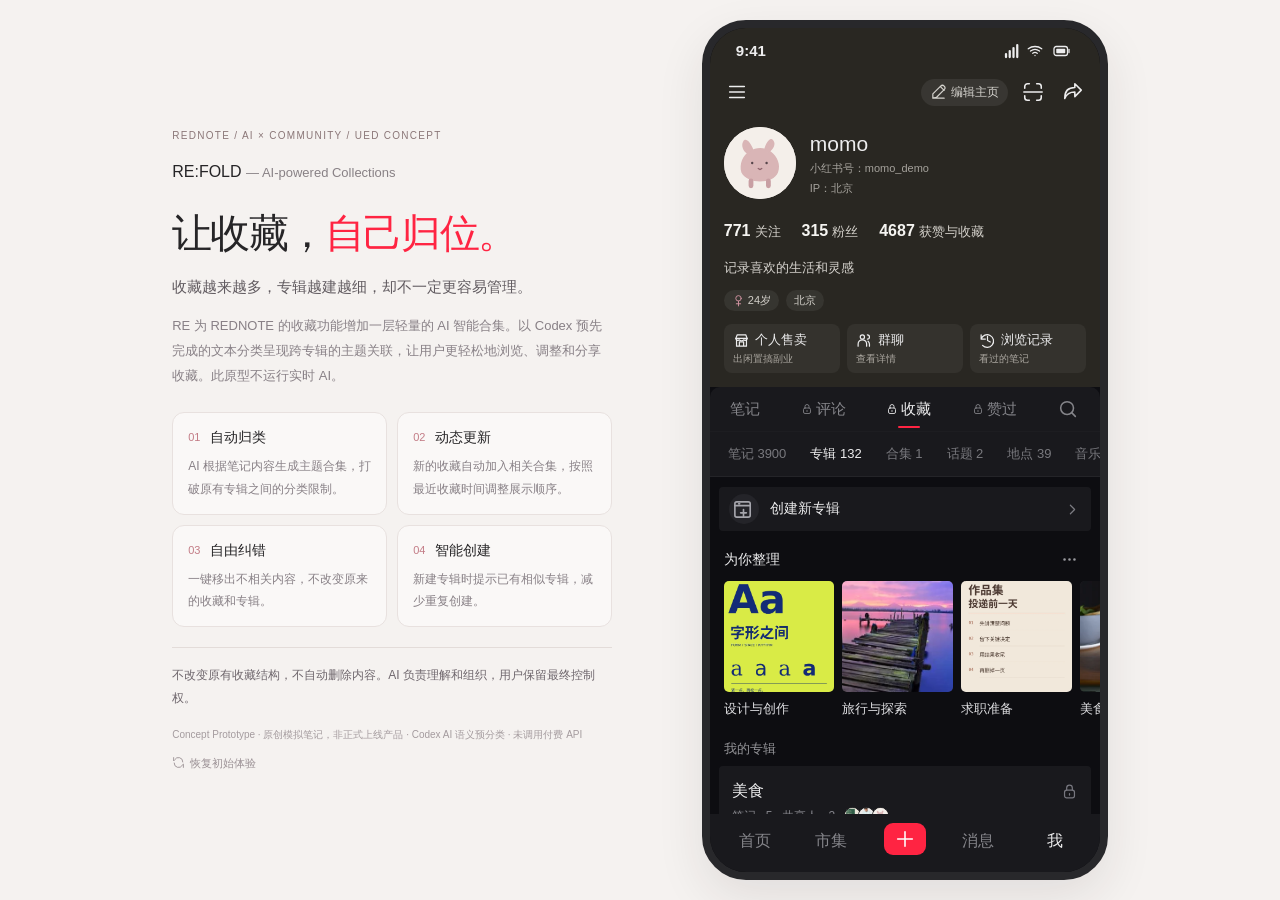
==== commit 45a0c06c: "Refine RE v0.8 collection management, note details and private sharing" ====
--- a/index.html
+++ b/index.html
@@ -4,18 +4,18 @@
 <meta charset="UTF-8" />
 <meta name="viewport" content="width=device-width, initial-scale=1, viewport-fit=cover" />
 <meta name="theme-color" content="#0d0d11" />
-<title>RE:FOLD — AI-powered Collections · REDNOTE UED Concept</title>
+<title>RE｜智能收藏</title>
 <link rel="icon" href="assets/avatar.svg" type="image/svg+xml" />
 <link rel="stylesheet" href="styles.css" />
 </head>
-<body>
+<body data-version="0.8">
 <div class="stage">
   <aside class="brief" aria-labelledby="projectTitle">
     <div class="eyebrow">REDNOTE / AI × COMMUNITY / UED CONCEPT</div>
     <p class="project-name">RE:FOLD <span>— AI-powered Collections</span></p>
     <h1 id="projectTitle">让收藏，<b>自己归位。</b></h1>
     <p class="project-subtitle">收藏越来越多，专辑越建越细，却不一定更容易管理。</p>
-    <p class="project-intro">RE 为 REDNOTE 的收藏功能增加一层轻量的 AI 智能合集。它理解已收藏笔记的内容，自动发现跨专辑的主题关联，让用户无需重新整理，也能更轻松地浏览自己的收藏。</p>
+    <p class="project-intro">RE 为 REDNOTE 的收藏功能增加一层轻量的 AI 智能合集。以 Codex 预先完成的文本分类呈现跨专辑的主题关联，让用户更轻松地浏览、调整和分享收藏。此原型不运行实时 AI。</p>
     <div class="features" aria-label="四个功能概念">
       <article class="feature-card"><h2><span>01</span>自动归类</h2><p>AI 根据笔记内容生成主题合集，打破原有专辑之间的分类限制。</p></article>
       <article class="feature-card"><h2><span>02</span>动态更新</h2><p>新的收藏自动加入相关合集，按照最近收藏时间调整展示顺序。</p></article>
@@ -38,7 +38,7 @@
 <script>
 'use strict';
 (async function bootstrap() {
-const AI=await REClassification.createStore(globalThis.RE_BOOTSTRAP,{forceOffline:new URLSearchParams(location.search).get('classification')==='offline'});
+const AI=await REClassification.createStore(globalThis.RE_BOOTSTRAP,{forceOffline:new URLSearchParams(location.search).get('classification')==='offline',storage:location.hash.startsWith('#share=')?{getItem:()=>null,setItem:()=>{},removeItem:()=>{}}:undefined});
 const iconPaths={
 'back':'<path d="m15 18-6-6 6-6"/>','search':'<circle cx="11" cy="11" r="7"/><path d="m20 20-4-4"/>','more':'<circle cx="5" cy="12" r="1"/><circle cx="12" cy="12" r="1"/><circle cx="19" cy="12" r="1"/>','spark':'<path d="m12 2 1.9 6.1L20 10l-6.1 1.9L12 18l-1.9-6.1L4 10l6.1-1.9Z"/><path d="m19 17 .8 2.2L22 20l-2.2.8L19 23l-.8-2.2L16 20l2.2-.8Z"/>','folder':'<path d="M3 7a2 2 0 0 1 2-2h5l2 2h7a2 2 0 0 1 2 2v11H3Z"/>','folder-add':'<path d="M3 7a2 2 0 0 1 2-2h5l2 2h7a2 2 0 0 1 2 2v11H3Z"/><path d="M12 11v6m-3-3h6"/>','chevron':'<path d="m9 18 6-6-6-6"/>','down':'<path d="m6 9 6 6 6-6"/>','check':'<path d="m4 12 5 5L20 6"/>','pin':'<path d="m14 3 7 7-4 1-4 4-2-2-7 7 7-7-2-2 4-4Z"/>','eye-off':'<path d="m3 3 18 18"/><path d="M10.5 10.5a2 2 0 0 0 3 3"/><path d="M9 5a10 10 0 0 1 12 7c-1 2-3 4-5 5M6 7c-2 1-3 3-4 5 4 7 16 9 20 0"/>','undo':'<path d="M3 7v6h6"/><path d="M4 13a8 8 0 1 1 3 6"/>','bookmark':'<path d="M5 3h14v18l-7-5-7 5V3Z"/>','close':'<path d="M18 6 6 18M6 6l12 12"/>','settings':'<circle cx="12" cy="12" r="3"/><path d="m19 13 2-1-2-1m-7-8v2m0 14v2m-9-9h2m14 0h2M5 5l2 2m10 10 2 2M19 5l-2 2M7 17l-2 2"/>','refresh':'<path d="M20 11a8 8 0 0 0-15-4L3 9V3M4 13a8 8 0 0 0 15 4l2-2v6"/>','help':'<circle cx="12" cy="12" r="10"/><path d="M9 9a3 3 0 1 1 5 3l-2 2m0 3v.5"/>'};
 
@@ -79,45 +79,220 @@
 ];
 const NEW_NOTES=AI.notes.filter(n=>n.availability==='simulated').map(noteForUI);
 const KEY='refold-v05-experience-data';
-function stored(){try{return JSON.parse(localStorage.getItem(KEY)||'{}')}catch(_){return {}}}
+function stored(){if(location.hash.startsWith('#share='))return {};try{const value=JSON.parse(localStorage.getItem(KEY)||'{}');return value&&typeof value==='object'&&!Array.isArray(value)?value:{}}catch(_){return {}}}
 const persisted=stored();
-const S={page:'home',selectedGroup:null,selectedAlbum:null,selectedNote:null,createTitle:'',createDesc:'',createPublic:true,createShared:false,smartOn:persisted.smartOn!==false,hidden:persisted.hidden||[],pins:persisted.pins||[],exclude:persisted.exclude||{},savedNew:persisted.savedNew||[],savedTimes:persisted.savedTimes||{},extraAlbums:persisted.extraAlbums||[],saveClock:persisted.saveClock||400,toastUndo:null};
-function commit(){try{localStorage.setItem(KEY,JSON.stringify({smartOn:S.smartOn,hidden:S.hidden,pins:S.pins,exclude:S.exclude,savedNew:S.savedNew,savedTimes:S.savedTimes,extraAlbums:S.extraAlbums,saveClock:S.saveClock}))}catch(_){}}
+const S={page:'home',selectedGroup:null,selectedAlbum:null,selectedNote:null,createTitle:'',createDesc:'',createPublic:true,createShared:false,smartOn:persisted.smartOn!==false,hidden:persisted.hidden||[],pins:persisted.pins||[],exclude:persisted.exclude||{},savedNew:persisted.savedNew||[],savedTimes:persisted.savedTimes||{},extraAlbums:persisted.extraAlbums||[],saveClock:persisted.saveClock||400,toastUndo:null,order:Array.isArray(persisted.order)?persisted.order:null,manual:persisted.manual||{},removed:persisted.removed||[],editing:false,managing:false,selection:[],targets:[],dragId:null,liked:persisted.liked||[],comments:persisted.comments||{},pickerSelected:[],copies:persisted.copies||[]};
+function commit(){if(S.incomingShare)return;try{localStorage.setItem(KEY,JSON.stringify({...persisted,version:8,liked:S.liked,comments:S.comments,copies:S.copies,smartOn:S.smartOn,hidden:S.hidden,pins:[],order:S.order,manual:S.manual,removed:S.removed,exclude:S.exclude,savedNew:S.savedNew,savedTimes:S.savedTimes,extraAlbums:S.extraAlbums,saveClock:S.saveClock}))}catch(_){}}
 const asset=cover=>`assets/${cover}.webp`;
 const legacySaveBase=Math.max(...AI.notes.map(n=>Date.parse(n.savedAt)))+1000;
-const allNotes=()=>[...BASE_NOTES,...NEW_NOTES.filter(n=>S.savedNew.includes(n.id)).map(n=>{const stamp=S.savedTimes[n.id]?Date.parse(S.savedTimes[n.id]):legacySaveBase+S.savedNew.indexOf(n.id)*1000;return {...n,savedAt:new Date(stamp).toISOString(),stamp}})];
+const allNotes=()=>[...BASE_NOTES,...NEW_NOTES.filter(n=>S.savedNew.includes(n.id)).map(n=>{const stamp=S.savedTimes[n.id]?Date.parse(S.savedTimes[n.id]):legacySaveBase+S.savedNew.indexOf(n.id)*1000;return {...n,savedAt:new Date(stamp).toISOString(),stamp}})].filter(n=>!S.removed.includes(n.id));
 // Manual exclusions are independent of AI files and always take precedence.
-const inGroup=(n,id)=>AI.memberships(n.id).some(m=>m.groupId===id)&&!(S.exclude[id]||[]).includes(n.id);
+const inGroup=(n,id)=>(S.manual[id]||[]).includes(n.id)||(AI.memberships(n.id).some(m=>m.groupId===id)&&!(S.exclude[id]||[]).includes(n.id));
 const groupNotes=id=>allNotes().filter(n=>inGroup(n,id)).sort((a,b)=>b.stamp-a.stamp);
-const visibleGroups=()=>GROUPS.filter(g=>S.smartOn&&!S.hidden.includes(g.id)&&groupNotes(g.id).length).sort((a,b)=>{const ap=S.pins.includes(a.id),bp=S.pins.includes(b.id);if(ap!==bp)return ap?-1:1;const t=id=>Math.max(0,...groupNotes(id).map(n=>n.stamp));return t(b.id)-t(a.id)});
+const recentGroups=()=>GROUPS.slice().sort((a,b)=>Math.max(0,...groupNotes(b.id).map(n=>n.stamp))-Math.max(0,...groupNotes(a.id).map(n=>n.stamp)));
+if(!S.order&&S.pins.length){const recent=recentGroups();S.order=[...recent.filter(g=>S.pins.includes(g.id)),...recent.filter(g=>!S.pins.includes(g.id))].map(g=>g.id);commit()}
+const orderedGroups=()=>S.order?[...new Set([...S.order,...GROUPS.map(g=>g.id)])].map(id=>GROUPS.find(g=>g.id===id)).filter(Boolean):recentGroups();
+const visibleGroups=()=>orderedGroups().filter(g=>S.smartOn&&!S.hidden.includes(g.id));
 function renderProfile(){return `<div class="coverbar"><div class="profile-actions"><button aria-label="菜单" data-action="notice" data-value="本次只呈现个人收藏体验">${ico('menu')}</button><div class="right"><button class="edit" data-action="notice" data-value="个人资料为概念示意">${ico('edit','small')}编辑主页</button><button aria-label="扫一扫" data-action="notice" data-value="此入口不在本次演示范围">${ico('scan')}</button><button aria-label="分享主页" data-action="notice" data-value="分享功能不在本次演示范围">${ico('share')}</button></div></div></div>
 <div class="profile-box"><div class="profile-main"><div class="avatar"><img src="assets/avatar.svg" alt="模拟用户头像"></div><div><div class="user-name">momo</div><div class="user-sub">小红书号：momo_demo</div><div class="user-sub">IP：北京</div></div></div><div class="user-stats"><span><b>771</b>关注</span><span><b>315</b>粉丝</span><span><b>4687</b>获赞与收藏</span></div><div class="user-bio">记录喜欢的生活和灵感</div><div class="user-tags"><span class="user-tag">${ico('female','tiny')}24岁</span><span class="user-tag">北京</span></div><div class="profile-utils"><button data-action="notice" data-value="个人售卖不在本次演示范围"><strong>${ico('store','small')}个人售卖</strong><small>出闲置搞副业</small></button><button data-action="notice" data-value="群聊不在本次演示范围"><strong>${ico('people','small')}群聊</strong><small>查看详情</small></button><button data-action="notice" data-value="浏览记录不在本次演示范围"><strong>${ico('history','small')}浏览记录</strong><small>看过的笔记</small></button></div></div>
 <div class="primary-tabs"><button data-action="notice" data-value="笔记标签非本次演示范围">笔记</button><button data-action="notice" data-value="评论标签非本次演示范围">${ico('lock','tiny')}评论</button><button class="active" aria-current="page" data-action="notice" data-value="当前为收藏页">${ico('lock','tiny')}收藏</button><button data-action="notice" data-value="赞过标签非本次演示范围">${ico('lock','tiny')}赞过</button><button aria-label="搜索收藏" data-action="notice" data-value="原生收藏搜索不在本次改版范围">${ico('search')}</button></div><div class="secondary-tabs"><button data-action="notice" data-value="笔记标签非本次演示范围">笔记 3900</button><button class="active" aria-current="page" data-action="notice" data-value="当前为专辑页">专辑 132</button>${['合集 1','话题 2','地点 39','音乐 1'].map(t=>`<button data-action="notice" data-value="此标签不在本次演示范围">${t}</button>`).join('')}</div>`}
-function smartTile(g){const arr=groupNotes(g.id);return `<button class="smart-tile" data-action="group" data-id="${g.id}" aria-label="打开智能合集 ${esc(g.name)}"><span class="tile-image"><img src="${asset(arr[0]?.cover||g.cover)}" alt="${esc(arr[0]?.title||g.name)}"></span>${S.pins.includes(g.id)?`<span class="pinmark" aria-label="已固定">${ico('pin','tiny')}</span>`:''}<span class="tile-name">${esc(g.name)}</span></button>`}
-function albumCard(a){return `<div class="album"><button class="albumbutton" data-action="album" data-id="${esc(a.id)}"><div class="albumhead"><span>${esc(a.name)}</span>${a.locked?`<span class="tiny-lock" aria-label="私密专辑">${ico('lock','small')}</span>`:''}</div><div class="albummeta"><span>笔记 · ${a.count}</span>${a.shared?`<span>共享人 · ${a.shared}</span><span class="shared-avatars" aria-hidden="true">${Array.from({length:Math.min(a.shared,3)},(_,i)=>`<img src="${i===2?'assets/avatar.svg':asset(['design_brand','life_fashion'][i])}" alt="">`).join('')}</span>`:''}</div><div class="albumthumbs">${a.covers.slice(0,4).map(c=>`<span class="albumthumb"><img src="${asset(c)}" alt="${esc(a.name)} 专辑封面"></span>`).join('')}</div></button></div>`}
-function renderHome(){const gs=visibleGroups();return `${renderProfile()}<div class="entryrow"><button data-action="create"><span class="entryico">${ico('album-add')}</span>创建新专辑<span class="chevron">${ico('chevron','small')}</span></button></div>${S.smartOn?`<section aria-label="为你整理"><div class="section-head"><strong>为你整理</strong><button data-action="settings" aria-label="智能合集设置">${ico('more','small')}</button></div>${gs.length?`<div class="shelf" id="smartShelf">${gs.map(smartTile).join('')}</div>`:'<div class="shelf"><div class="shelf-empty">暂无显示的智能合集，可在设置中恢复。</div></div>'}</section>`:`<div class="smart-disabled"><span>智能合集已关闭</span><button data-action="settings" aria-label="智能合集设置">${ico('more','small')}</button></div>`}<div class="section-head albums-label"><strong>我的专辑</strong></div><div class="collection-list">${[...ALBUMS,...S.extraAlbums].map(albumCard).join('')}</div><div class="footer-mock" data-classification-mode="${AI.mode}" data-classification-source="${AI.source}">${esc(AI.label())}<br>35 篇初始模拟笔记 · 3900 / 132 为情境数字</div>`}
-function noteCard(n){return `<button class="notecard" data-action="note" data-id="${n.id}"><span class="note-image"><img src="${asset(n.cover)}" alt="${esc(n.title)}"></span><span class="note-caption"><strong>${esc(n.title)}</strong><small>${esc(n.original)}</small></span></button>`}
+function smartTile(g){return `<div class="smart-tile ${S.dragId===g.id?'dragging':''}" data-id="${g.id}"><button data-action="group" data-id="${g.id}" aria-label="打开智能合集 ${esc(g.name)}"><span class="tile-image"><img draggable="false" src="${asset(g.cover)}" alt="${esc(g.name)}"></span><span class="tile-name">${esc(g.name)}</span></button>${S.editing?`<div class="sort-tools"><button data-action="sort-left" data-id="${g.id}" aria-label="前移${esc(g.name)}">←</button><button data-action="hide" data-id="${g.id}" aria-label="隐藏${esc(g.name)}">隐藏</button><button data-action="sort-right" data-id="${g.id}" aria-label="后移${esc(g.name)}">→</button></div>`:''}</div>`}
+function albumCard(a){return `<div class="album"><button class="albumbutton" data-action="album" data-id="${esc(a.id)}"><div class="albumhead"><span>${esc(a.name)}</span>${a.locked?`<span class="tiny-lock" aria-label="私密专辑">${ico('lock','small')}</span>`:''}</div><div class="albummeta"><span>笔记 · ${allNotes().filter(n=>n.original===a.id).length}</span>${a.shared?`<span>共享人 · ${a.shared}</span><span class="shared-avatars" aria-hidden="true">${Array.from({length:Math.min(a.shared,3)},(_,i)=>`<img src="${i===2?'assets/avatar.svg':asset(['design_brand','life_fashion'][i])}" alt="">`).join('')}</span>`:''}</div><div class="albumthumbs">${a.covers.slice(0,4).map(c=>`<span class="albumthumb"><img src="${asset(c)}" alt="${esc(a.name)} 专辑封面"></span>`).join('')}</div></button></div>`}
+function renderHome(){const gs=visibleGroups();return `${renderProfile()}<div class="entryrow"><button data-action="create"><span class="entryico">${ico('album-add')}</span>创建新专辑<span class="chevron">${ico('chevron','small')}</span></button></div>${S.smartOn?`<section aria-label="为你整理"><div class="section-head"><strong>为你整理</strong><button data-action="settings" aria-label="智能合集设置">${ico('more','small')}</button></div>${gs.length?`${S.editing?'<div class="sort-banner"><span>拖动调整顺序</span><button data-action="sort-done">完成</button></div>':''}<div class="shelf ${S.editing?'editing':''}" id="smartShelf">${gs.map(smartTile).join('')}</div>`:'<div class="shelf"><div class="shelf-empty">暂无显示的智能合集，可在设置中恢复。</div></div>'}</section>`:`<div class="smart-disabled"><span>智能合集已关闭</span><button data-action="settings" aria-label="智能合集设置">${ico('more','small')}</button></div>`}<div class="section-head albums-label"><strong>我的专辑</strong></div><div class="collection-list">${[...ALBUMS,...S.extraAlbums].map(albumCard).join('')}</div><div class="footer-mock" hidden data-classification-mode="${AI.mode}" data-classification-source="${AI.source}">${esc(AI.label())}</div>`}
+function noteCard(n){return `<button class="notecard ${S.selection.includes(n.id)?'selected':''}" data-action="${S.managing?'select-note':'note'}" data-id="${n.id}" ${S.managing?`aria-pressed="${S.selection.includes(n.id)}"`:''}><span class="note-image" style="aspect-ratio:${Number(n.ratio)>0?Number(n.ratio):.75}"><img src="${asset(n.cover)}" alt="${esc(n.title)}">${S.managing?`<span class="check-circle">${S.selection.includes(n.id)?ico('check','small'):''}</span>`:''}</span><span class="note-caption"><strong>${esc(n.title)}</strong><small>${esc(n.author?.name||n.original)}</small></span></button>`}
 function noteFlow(notes){return `<div class="masonry">${[0,1].map(col=>`<div class="note-column">${notes.filter((_,i)=>i%2===col).map(noteCard).join('')}</div>`).join('')}</div>`}
 function header(title,right=''){return `<div class="pagehead"><button aria-label="返回" data-action="home">${ico('back','big')}</button><strong>${esc(title)}</strong>${right||'<span></span>'}</div>`}
-function renderGroup(){const g=GROUPS.find(x=>x.id===S.selectedGroup);if(!g)return renderHome();const notes=groupNotes(g.id);return `${header(g.name,`<button aria-label="管理智能合集" data-action="group-menu">${ico('more')}</button>`)}<p class="detail-stat">${notes.length} 篇收藏 · 自动更新</p>${notes.length?noteFlow(notes):'<div class="no-results">这个智能合集暂时没有笔记。原收藏未受影响。</div>'}`}
-function renderAlbum(){const a=[...ALBUMS,...S.extraAlbums].find(a=>a.id===S.selectedAlbum);if(!a)return renderHome();const notes=allNotes().filter(n=>n.original===a.id);return `${header(a.name)}<div class="original-detail-title"><img src="${asset(a.covers[0])}" alt="${esc(a.name)}"><div><h2>${esc(a.name)}</h2><p>笔记 ${a.count} · ${a.locked?'私密':'公开'}</p><p>当前模拟内容 ${notes.length} 篇</p></div></div>${notes.length?noteFlow(notes):'<div class="no-results">这个模拟专辑暂时没有可演示的笔记。</div>'}`}
+function renderGroup(){const g=GROUPS.find(x=>x.id===S.selectedGroup);if(!g)return renderHome();const notes=groupNotes(g.id);const all=notes.length&&S.selection.length===notes.length;return `${S.managing?`<div class="pagehead"><button data-action="manage-exit" aria-label="退出管理">${ico('close')}</button><strong>已选择 ${S.selection.length} 篇</strong><button data-action="select-all">${all?'取消全选':'全选'}</button></div>`:header(g.name,`<div class="head-actions"><button data-action="share" aria-label="分享合集">${ico('share')}</button><button data-action="manage">管理</button></div>`)}<p class="detail-stat">${notes.length} 篇笔记</p>${S.managing?'':`<div class="collection-tools"><button data-action="add-notes">${ico('plus','small')}添加笔记</button><button data-action="share-invite">${ico('people','small')}邀请好友</button></div>`}${notes.length?noteFlow(notes):'<div class="no-results">还没有笔记，添加一些喜欢的内容吧</div>'}${S.managing?`<div class="managebar"><button data-action="batch-remove" ${S.selection.length?'':'disabled'}>${ico('close')}移出本合集</button><button data-action="batch-add" ${S.selection.length?'':'disabled'}>${ico('folder-add')}加入其他合集</button><button data-action="batch-unsave" ${S.selection.length?'':'disabled'}>${ico('bookmark')}取消收藏</button></div>`:''}`}
+function renderAlbum(){const a=[...ALBUMS,...S.extraAlbums].find(a=>a.id===S.selectedAlbum);if(!a)return renderHome();const notes=allNotes().filter(n=>n.original===a.id);return `${header(a.name)}<div class="original-detail-title"><img src="${asset(a.covers[0])}" alt="${esc(a.name)}"><div><h2>${esc(a.name)}</h2><p>笔记 ${notes.length} · ${a.locked?'私密':'公开'}</p></div></div>${notes.length?noteFlow(notes):'<div class="no-results">这个模拟专辑暂时没有可演示的笔记。</div>'}`}
 function similarAlbums(name){const x=name.trim();if(x.length<2)return [];const pats=[/设计|平面|字体|排版|视觉|海报|作品集|创作|ui/i,/旅行|英国|韩国|欧洲|新西兰|首尔|游玩|攻略|旅游/i,/面试|求职|简历|秋招|笔试|校招|作品集/i,/美食|餐厅|咖啡|探店/i,/家居|软装|装修|房间|居住/i];const words=['视觉设计灵感','韩国','求职准备','美食','家居'];const tokens=pats.map((r,i)=>r.test(x)?words[i]:null).filter(Boolean);return ALBUMS.filter(a=>tokens.includes(a.name)||a.name.includes(x)||x.includes(a.name)).slice(0,4)}
 function matchHtml(){const sims=similarAlbums(S.createTitle);return sims.length?`<div class="matchbox">${ico('spark','tiny')}<span>发现 ${sims.length} 个相似专辑</span><span>·</span><button data-action="show-similar">查看</button></div>`:''}
 function renderCreate(){return `${header('新建专辑',`<button class="action" data-action="save-album" ${S.createTitle.trim()?'':'disabled'}>保存</button>`)}<div class="createform"><div class="form-fields"><div class="form-row"><label for="albumTitle">标题</label><input id="albumTitle" maxlength="32" value="${esc(S.createTitle)}" placeholder="为你的专辑添加一个标题" autocomplete="off"></div><div id="matchWrap" aria-live="polite">${matchHtml()}</div><div class="form-textarea"><label for="albumDesc">简介</label><textarea id="albumDesc" aria-label="专辑简介">${esc(S.createDesc)}</textarea></div></div><div class="setting"><span>公开我的专辑</span><button aria-label="公开我的专辑" role="switch" aria-checked="${S.createPublic}" class="switch ${S.createPublic?'on':''}" data-action="toggle-public"></button></div><p class="setting-help">关闭后，他人将无法查看你的专辑内容</p><div class="setting"><span>和好友共享专辑</span><button aria-label="和好友共享专辑" role="switch" aria-checked="${S.createShared}" class="switch ${S.createShared?'on':''}" data-action="toggle-shared"></button></div><p class="setting-help">开启后，你可以邀请好友编辑专辑内容</p></div>`}
-function render(){const el=E('appScreen');const oldTop=el.scrollTop;const shelf=E('smartShelf');if(shelf)S.shelfScroll=shelf.scrollLeft;el.innerHTML=S.page==='home'?renderHome():S.page==='group'?renderGroup():S.page==='create'?renderCreate():renderAlbum();document.querySelector('.phone').dataset.page=S.page;document.querySelector('.tabbar').hidden=S.page==='create';if(S.page==='home'){const rail=E('smartShelf');if(rail)rail.scrollLeft=S.shelfScroll||0}el.scrollTop=oldTop}
-function go(page,id){const el=E('appScreen');if(S.page==='home'){S.homeScroll=el.scrollTop;S.shelfScroll=E('smartShelf')?.scrollLeft||0}S.page=page;if(page==='group')S.selectedGroup=id;if(page==='album')S.selectedAlbum=id;closeModal();render();el.scrollTop=page==='home'?S.homeScroll||0:0}
+function render(){const el=E('appScreen');const oldTop=el.scrollTop;const shelf=E('smartShelf');if(shelf)S.shelfScroll=shelf.scrollLeft;el.innerHTML=S.page==='home'?renderHome():S.page==='group'?renderGroup():S.page==='create'?renderCreate():S.page==='note'?renderNote():S.page==='picker'?renderPicker():S.page==='share-picker'?renderSharePicker():S.page==='shared'?renderShared():renderAlbum();document.querySelector('.phone').dataset.page=S.page;document.querySelector('.tabbar').hidden=S.page!=='home';if(S.page==='home'){const rail=E('smartShelf');if(rail)rail.scrollLeft=S.shelfScroll||0}el.scrollTop=oldTop}
+function go(page,id){const el=E('appScreen');if(S.page==='home'){S.homeScroll=el.scrollTop;S.shelfScroll=E('smartShelf')?.scrollLeft||0}S.managing=false;S.selection=[];S.editing=false;S.page=page;if(page==='group')S.selectedGroup=id;if(page==='album')S.selectedAlbum=id;closeModal();render();el.scrollTop=page==='home'?S.homeScroll||0:0}
 function closeModal(){const layer=E('modalLayer');if(!layer.firstChild)return;layer.innerHTML='';document.querySelector('.phone').classList.remove('modal-open');E('appScreen').inert=false;document.querySelector('.tabbar').inert=false;S.modalOpener?.focus({preventScroll:true});S.modalOpener=null}
 function sheet(inner){if(!E('modalLayer').firstChild)S.modalOpener=document.activeElement;E('modalLayer').innerHTML=`<div class="scrim" id="backdrop"><div class="sheet" role="dialog" aria-modal="true" aria-label="${S.selectedNote?'笔记与收藏操作':'收藏操作'}" tabindex="-1"><div class="handle"></div>${inner}<button class="close" data-action="close">关闭</button></div></div>`;document.querySelector('.phone').classList.add('modal-open');E('appScreen').inert=true;document.querySelector('.tabbar').inert=true;E('modalLayer').querySelector('.sheet').focus({preventScroll:true})}
 function toast(msg,undo=null){const t=E('toastLayer');t.innerHTML=`<div class="toast" role="status"><span>${esc(msg)}</span>${undo?'<button data-action="undo">撤销</button>':''}</div>`;S.toastUndo=undo;clearTimeout(S.toastTimer);S.toastTimer=setTimeout(()=>{t.innerHTML='';S.toastUndo=null},4400)}
-function groupMenu(){const g=GROUPS.find(x=>x.id===S.selectedGroup);if(!g)return;const pinned=S.pins.includes(g.id);sheet(`<h3>${ico('spark')} ${esc(g.name)}</h3><p>仅调整自己的智能合集展示，不修改原有专辑。</p><button class="choice" data-action="pin" data-id="${g.id}">${ico('pin')}<span><strong>${pinned?'取消固定':'固定在最前'}</strong><small>${pinned?'重新按最近收藏排序':'固定后不受新收藏排序影响'}</small></span><span class="arrow">${ico('chevron','small')}</span></button><button class="choice" data-action="hide" data-id="${g.id}">${ico('eye-off')}<span><strong>不显示这个智能合集</strong><small>隐藏只是个人视图操作，不取消任何收藏</small></span><span class="arrow">${ico('chevron','small')}</span></button><div class="hint">提示：想调整某篇笔记的分类，请直接打开该笔记。</div>`)}
-function noteSheet(noteId){const n=allNotes().find(n=>n.id===noteId);if(!n)return;S.selectedNote=n.id;const g=GROUPS.find(g=>g.id===S.selectedGroup);const currentlyInGroup=S.page==='group'&&g&&inGroup(n,g.id);sheet(`<img class="note-large" src="${asset(n.cover)}" alt="${esc(n.title)}"><h3>${esc(n.title)}</h3><div class="note-source"><span>原收藏专辑</span><strong>${esc(n.original)}</strong></div><details class="classification"><summary>${ico('chevron','tiny')}查看归类依据（${AI.mode==='precomputed'?'Codex 预分类':AI.mode==='real'?'文本模型':'离线模拟'}）</summary><p>${esc(AI.reason(n.id,S.page==='group'?S.selectedGroup:null))}</p></details>${currentlyInGroup?`<button class="choice" data-action="exclude" data-id="${n.id}" data-group="${g.id}">${ico('close','small')}<span><strong>不属于这个智能合集</strong></span></button>`:''}`)}
-function simulateSheet(){sheet(`<h3>模拟收藏一篇新笔记</h3><p>选择一篇预备好的模拟笔记，使用当前分类文件更新合集与排序。此操作不会发起 AI 请求。</p>${NEW_NOTES.map(n=>`<button class="choice" data-action="save-note" data-id="${n.id}" ${S.savedNew.includes(n.id)?'disabled':''}><img src="${asset(n.cover)}" alt=""/><span><strong>${esc(n.title)}</strong><small>${S.savedNew.includes(n.id)?'已在模拟收藏中':'点击模拟收藏 · 载入已有归类'}</small></span><span class="arrow">${ico(S.savedNew.includes(n.id)?'check':'plus','small')}</span></button>`).join('')}<div class="hint">默认依照关联合集最近一次新增笔记的时间排序。已经收藏的内容不会重复加入。</div>`)}
-function settingsSheet(){sheet(`<h3>${ico('spark')} 为你整理 · 设置</h3><p>AI 智能合集将所有收藏笔记按内容建立虚拟关联。只在此处展示，不改变你的原有专辑。</p><button class="choice" data-action="smart-toggle"><span><strong>${S.smartOn?'关闭智能合集展示':'开启智能合集展示'}</strong><small>可随时恢复显示</small></span><span class="arrow">${S.smartOn?'关闭':'开启'}</span></button>${S.hidden.length?`<div class="hint">已隐藏的智能合集</div>${S.hidden.map(id=>{const g=GROUPS.find(g=>g.id===id);return g?`<button class="choice" data-action="restore" data-id="${id}"><span><strong>${esc(g.name)}</strong><small>点击恢复展示</small></span><span class="arrow">${ico('chevron','small')}</span></button>`:''}).join('')}`:''}<button class="choice" data-action="simulate">${ico('bookmark')}<span><strong>模拟收藏一篇新笔记</strong><small>验证自动更新与排序</small></span><span class="arrow">${ico('chevron','small')}</span></button><div class="hint">${esc(AI.label())}。${AI.mode==='precomputed'?'Codex 在任务中预先完成文本语义分类，网页只读取静态结果，不调用付费 API；仅基于标题、描述与标签，未分析图片。':AI.mode==='real'?'结果于 '+esc(AI.result.generatedAt)+' 预先生成，仅基于标题、描述与标签；未分析图片。':'当前没有可用的真实模型结果，显示手工离线示例。'}用户手动纠错始终优先于分类文件。</div>`)}
+function groupMenu(){settingsSheet()}
+
+function simulateSheet(){sheet(`<h3>模拟收藏一篇新笔记</h3><p>选择一篇笔记，体验收藏后的变化。</p>${NEW_NOTES.map(n=>`<button class="choice" data-action="save-note" data-id="${n.id}" ${allNotes().some(x=>x.id===n.id)?'disabled':''}><img src="${asset(n.cover)}" alt=""/><span><strong>${esc(n.title)}</strong><small>${allNotes().some(x=>x.id===n.id)?'已在模拟收藏中':'收藏这篇笔记'}</small></span><span class="arrow">${ico(allNotes().some(x=>x.id===n.id)?'check':'plus','small')}</span></button>`).join('')}`)}
+function settingsSheet(){sheet(`<h3>为你整理</h3><button class="choice" data-action="sort-start">调整合集顺序</button><button class="choice" data-action="sort-auto">按最近收藏排序${S.order?'':' · 当前'}</button><button class="choice" data-action="smart-toggle">${S.smartOn?'关闭':'开启'}智能合集展示</button><h3>隐藏的合集</h3>${S.hidden.length?S.hidden.map(id=>{const g=GROUPS.find(g=>g.id===id);return g?`<button class="choice" data-action="restore" data-id="${id}">${esc(g.name)}<span class="arrow">恢复</span></button>`:''}).join(''):'<p>没有隐藏的合集</p>'}<button class="choice" data-action="simulate">模拟新收藏</button><button class="choice" data-action="about">关于原型</button>`)}
 function similarSheet(){const sims=similarAlbums(S.createTitle);sheet(`<h3>已有的相似专辑</h3><p>AI 根据输入的标题识别相关主题。这些结果仅供参考，不会阻止你创建新的专辑。</p>${sims.map(a=>`<button class="choice" data-action="album" data-id="${esc(a.id)}"><img src="${asset(a.covers[0])}" alt=""/><span><strong>${esc(a.name)}</strong><small>${a.count} 篇收藏 · 原有专辑</small></span><span class="arrow">${ico('chevron','small')}</span></button>`).join('')}`)}
 function saveAlbum(){const name=S.createTitle.trim();if(!name){toast('请填写专辑名称');return}const id='user-'+Date.now();const x={id,name,count:0,locked:!S.createPublic,shared:S.createShared?1:0,covers:['design_grid','design_brand','travel_uk','food_cafe']};S.extraAlbums.unshift(x);commit();S.createTitle='';S.createDesc='';S.createPublic=true;S.createShared=false;go('home');toast(`「${name}」已创建，原有专辑保持不变`,()=>{S.extraAlbums=S.extraAlbums.filter(a=>a.id!==id);commit();render()})}
+function preferenceSnapshot(){return structuredClone({manual:S.manual,exclude:S.exclude,removed:S.removed,savedNew:S.savedNew,savedTimes:S.savedTimes})}
+function finishChange(before,message){S.managing=false;S.selection=[];commit();closeModal();render();toast(message,()=>{Object.assign(S,before);commit();render()})}
+function removeFromGroup(ids,group){S.manual[group]=(S.manual[group]||[]).filter(id=>!ids.includes(id));S.exclude[group]=[...new Set([...(S.exclude[group]||[]),...ids])]}
+function addToGroups(ids,groups){for(const group of groups){S.manual[group]=[...new Set([...(S.manual[group]||[]),...ids])];S.exclude[group]=(S.exclude[group]||[]).filter(id=>!ids.includes(id))}}
+function targetSheet(ids){S.targetSource=S.page==='group'?S.selectedGroup:S.page==='note'&&S.noteReturn?.page==='group'?S.noteReturn.group:null;S.pendingIds=ids.slice();S.targets=[];drawTargets()}
+function drawTargets(){sheet(`<h3>加入其他智能合集</h3>${GROUPS.filter(g=>g.id!==S.targetSource).map(g=>`<button class="choice ${S.targets.includes(g.id)?'selected':''}" aria-pressed="${S.targets.includes(g.id)}" data-action="target-group" data-id="${g.id}"><span>${esc(g.name)}</span><span class="arrow">${S.targets.includes(g.id)?'✓':'○'}</span></button>`).join('')}<button class="primary-button" data-action="target-confirm" ${S.targets.length?'':'disabled'}>确认加入</button>`)}
+function startSort(preserveTouch=false){S.editing=true;closeModal();const rail=E('smartShelf');if(preserveTouch&&rail){rail.classList.add('editing');const banner=document.createElement('div');banner.className='sort-banner';banner.innerHTML='<span>拖动调整顺序</span><button data-action="sort-done">完成</button>';rail.before(banner);for(const tile of rail.querySelectorAll('.smart-tile')){const g=GROUPS.find(g=>g.id===tile.dataset.id);const temp=document.createElement('div');temp.innerHTML=smartTile(g);tile.append(temp.firstElementChild.querySelector('.sort-tools'));tile.classList.toggle('dragging',tile.dataset.id===S.dragId)}}else{render();E('smartShelf')?.scrollIntoView({block:'center'})}}
+function moveGroup(id,to,preserveTouch=false){const order=orderedGroups().map(g=>g.id);const from=order.indexOf(id);if(from<0||to<0||to>=order.length)return;order.splice(from,1);order.splice(to,0,id);S.order=order;commit();if(preserveTouch){for(const tile of E('smartShelf').querySelectorAll('.smart-tile')){tile.style.order=order.indexOf(tile.dataset.id);tile.classList.toggle('dragging',tile.dataset.id===id)}}else render()}
+let gesture=null,suppressClickUntil=0;
+document.addEventListener('pointerdown',ev=>{
+ const rail=ev.target.closest('#smartShelf');const tile=ev.target.closest('.smart-tile');
+ if(!rail||!tile||ev.button>0||ev.target.closest('.sort-tools'))return;
+ suppressClickUntil=0;
+ gesture={id:tile.dataset.id,x:ev.clientX,y:ev.clientY,left:rail.scrollLeft,pointer:ev.pointerId,type:ev.pointerType,moved:false,sorting:S.editing};
+ if(!S.editing)gesture.timer=setTimeout(()=>{if(!gesture||gesture.moved)return;gesture.sorting=true;S.dragId=gesture.id;startSort(true);suppressClickUntil=Date.now()+800},450);
+});
+document.addEventListener('pointermove',ev=>{
+ const g=gesture;if(!g||ev.pointerId!==g.pointer)return;
+ const dx=ev.clientX-g.x,dy=ev.clientY-g.y;const rail=E('smartShelf');if(!rail)return;
+ if(Math.hypot(dx,dy)>8){g.moved=true;clearTimeout(g.timer)}
+ if(g.sorting){
+  if(g.moved){ev.preventDefault();S.dragId=g.id;rail.classList.add('dragging');const target=document.elementFromPoint(ev.clientX,ev.clientY)?.closest('.smart-tile');if(target&&target.dataset.id!==g.id)moveGroup(g.id,orderedGroups().findIndex(x=>x.id===target.dataset.id),true);const rect=rail.getBoundingClientRect();if(ev.clientX>rect.right-28)rail.scrollLeft+=16;if(ev.clientX<rect.left+28)rail.scrollLeft-=16;suppressClickUntil=Date.now()+400}
+ }else if(g.type==='mouse'&&g.moved&&Math.abs(dx)>Math.abs(dy)){ev.preventDefault();rail.scrollLeft=g.left-dx;suppressClickUntil=Date.now()+400}
+},{passive:false});
+function endGesture(){if(!gesture)return;clearTimeout(gesture.timer);if(gesture.moved||gesture.sorting)suppressClickUntil=Date.now()+400;const wasSort=gesture.sorting;gesture=null;if(wasSort){S.dragId=null;render()}}
+document.addEventListener('touchmove',ev=>{if(gesture?.sorting&&ev.cancelable)ev.preventDefault()},{passive:false});
+document.addEventListener('pointerup',endGesture);document.addEventListener('pointercancel',endGesture);
+document.addEventListener('contextmenu',ev=>{if(ev.target.closest('#smartShelf'))ev.preventDefault()});
+
+function noteSheet(id){const n=AI.notes.find(n=>n.id===id);if(!n)return;S.noteReturn={page:S.page,group:S.selectedGroup,album:S.selectedAlbum,top:E('appScreen').scrollTop};S.selectedNote=id;S.page='note';closeModal();render();E('appScreen').scrollTop=0}
+function returnFromNote(){const back=S.noteReturn||{page:'home',top:0};S.page=back.page;S.selectedGroup=back.group;S.selectedAlbum=back.album;closeModal();render();E('appScreen').scrollTop=back.top}
+function picture(path){if(globalThis.RE_INLINE_PICTURES?.[path])return globalThis.RE_INLINE_PICTURES[path];return path?.startsWith('assets/')&&path.endsWith('.webp')?asset(path.slice(7,-5)):path||'assets/avatar.svg'}
+function renderNote(){const n=AI.notes.find(n=>n.id===S.selectedNote);if(!n)return '';const saved=allNotes().some(x=>x.id===n.id);const liked=S.liked.includes(n.id);const images=n.images?.length?n.images:[`assets/${n.cover}.webp`];return `<article class="note-detail"><div class="pagehead"><button data-action="note-back" aria-label="返回">${ico('back')}</button><div class="note-author"><img src="${picture(n.author?.avatar)}" alt=""><strong>${esc(n.author?.name||'拾光手记')}</strong></div><button data-action="note-menu" aria-label="笔记操作">${ico('more')}</button></div><div class="note-gallery" aria-label="笔记图片，可左右滑动">${images.map((image,i)=>`<img src="${picture(image)}" alt="${esc(n.title)} · ${i+1}">`).join('')}</div><div class="note-body"><h1>${esc(n.title)}</h1>${(n.body||n.description).split('\n\n').map(p=>`<p>${esc(p)}</p>`).join('')}</div><div class="note-tags">${n.tags.map(t=>`<span>#${esc(t)}</span>`).join('')}</div><div class="note-comments">${(S.comments[n.id]||[]).map(text=>`<p><strong>momo</strong> ${esc(text)}</p>`).join('')}</div><div class="note-meta">${esc((n.savedAt||'').slice(0,10))} · ${esc(n.author?.bio||'记录日常的小小发现')}</div><div class="note-interactions"><button data-action="note-like" class="${liked?'active':''}" aria-pressed="${liked}">♡ ${Number(n.likes||36)+(liked?1:0)}</button><button data-action="note-save" class="${saved?'saved':''}" aria-pressed="${saved}">${ico('bookmark','small')}${saved?'已收藏':'收藏'}</button><button data-action="note-comment">${ico('edit','small')}写评论</button></div></article>`}
+function noteMenu(){const n=AI.notes.find(n=>n.id===S.selectedNote);if(!allNotes().some(x=>x.id===n.id)){sheet('<h3>笔记操作</h3><p>收藏这篇笔记后，可调整智能分类。</p>');return;}const group=S.noteReturn?.page==='group'?S.noteReturn.group:null;const member=group&&inGroup(n,group);sheet(`<h3>调整智能分类</h3>${member?`<button class="choice" data-action="note-exclude">移出当前合集</button>`:''}<button class="choice" data-action="note-add-other">加入其他智能合集</button><details class="classification"><summary>查看分类依据</summary><p>${esc(AI.reason(n.id,group))}</p></details><div class="note-source"><span>原收藏专辑</span><strong>${esc(n.originalAlbum)}</strong></div>`)}
+function renderPicker(){const notes=allNotes();const available=notes.filter(n=>!inGroup(n,S.selectedGroup));const all=available.length>0&&available.every(n=>S.pickerSelected.includes(n.id));return `<div class="pagehead"><button data-action="picker-close" aria-label="关闭选择器">${ico('close')}</button><strong>所有帖子</strong><button data-action="picker-all">${all?'取消全选':'全选'}</button></div><div class="picker-grid">${notes.map(n=>{const already=inGroup(n,S.selectedGroup),selected=S.pickerSelected.includes(n.id);return `<button class="picker-card ${already?'already':selected?'selected':''}" data-action="picker-toggle" data-id="${n.id}" aria-label="${esc(n.title)}" aria-pressed="${selected}" ${already?'disabled':''}><img src="${asset(n.cover)}" alt="${esc(n.title)}"><span class="check-circle">${already||selected?ico('check','small'):''}</span>${already?'<span class="already-label">已加入</span>':''}</button>`}).join('')}</div><div class="picker-footer"><button data-action="picker-confirm" ${S.pickerSelected.length?'':'disabled'}>加入当前合集${S.pickerSelected.length?`（${S.pickerSelected.length}）`:''}</button></div>`}
+function leavePicker(){S.page='group';S.pickerSelected=[];render();E('appScreen').scrollTop=S.pickerTop||0}
+
+// Share only explicit snapshots of shipped simulated notes. Never share a live group.
+const DEMO_FRIENDS=[{id:'lin',name:'林间同学',initial:'林'},{id:'qiao',name:'乔乔在路上',initial:'乔'},{id:'an',name:'小安慢慢来',initial:'安'}];
+function knownShareIds(ids){const valid=new Set(AI.notes.map(n=>n.id));return Array.isArray(ids)?[...new Set(ids.filter(id=>typeof id==='string'&&valid.has(id)))]:[]}
+function sharePayload(copy){return {v:1,name:copy.name,noteIds:knownShareIds(copy.noteIds)}}
+function shareURL(copy){
+ const payload=sharePayload(copy);
+ const bytes=new TextEncoder().encode(JSON.stringify(payload));
+ const encoded=btoa(Array.from(bytes,b=>String.fromCharCode(b)).join('')).replaceAll('+','-').replaceAll('/','_').replace(/=+$/,'');
+ const url=new URL(location.protocol==='file:'?'https://lixinisydney-cloud.github.io/ux/':location.href);
+ url.search='';url.hash='share='+encoded;return url.href;
+}
+function initializeShare(){
+ if(!location.hash.startsWith('#share='))return;
+ clearTimeout(S.toastTimer);S.toastUndo=null;E('toastLayer').innerHTML='';
+ S.incomingShare=true;S.page='shared';S.sharedNote=null;
+ try{
+  const encoded=location.hash.slice(7);
+  if(!encoded||encoded.length>8000||!/^[A-Za-z0-9_-]+$/.test(encoded))throw new Error('Invalid share');
+  const binary=atob(encoded.replaceAll('-','+').replaceAll('_','/'));
+  const payload=JSON.parse(new TextDecoder('utf-8',{fatal:true}).decode(Uint8Array.from(binary,c=>c.charCodeAt(0))));
+  if(!payload||Object.keys(payload).sort().join('|')!=='name|noteIds|v'||payload.v!==1||typeof payload.name!=='string'||!payload.name.trim()||payload.name.length>80||!Array.isArray(payload.noteIds)||!payload.noteIds.length||payload.noteIds.length>AI.notes.length)throw new Error('Invalid share');
+  const ids=knownShareIds(payload.noteIds);
+  if(ids.length!==payload.noteIds.length)throw new Error('Invalid note IDs');
+  S.sharedSnapshot={name:payload.name,noteIds:ids};
+ }catch(_){S.sharedSnapshot=null;S.shareError=true}
+}
+function shareSheet(){
+ const group=GROUPS.find(g=>g.id===S.selectedGroup);if(!group)return;
+ const copies=(S.copies||[]).filter(c=>c.sourceGroup===group.id&&knownShareIds(c.noteIds).length);
+ sheet(`<h3>分享「${esc(group.name)}」</h3><p>个人智能合集仅自己可见。先选择要分享的笔记，未来新增收藏不会自动公开。</p><button class="choice" data-action="share-preview">分享合集预览</button><button class="choice" data-action="share-copy">复制演示链接</button><button class="choice" data-action="share-create">创建可共享副本</button><button class="choice" data-action="share-invite">邀请好友整理共享副本</button>${copies.length?`<h3>已创建的共享副本</h3>${copies.map(c=>`<button class="choice" data-action="share-open-copy" data-id="${esc(c.id)}"><span>${esc(c.name)}<small>${knownShareIds(c.noteIds).length} 篇 · ${(c.friends||[]).length} 位模拟好友</small></span><span class="arrow">${ico('chevron','small')}</span></button>`).join('')}`:''}`);
+}
+function startShareSelection(purpose){
+ const group=GROUPS.find(g=>g.id===S.selectedGroup);if(!group)return;
+ S.sharePurpose=purpose;S.shareSelected=[];S.shareCandidates=groupNotes(group.id).map(n=>n.id);
+ S.shareReturn={page:S.page,group:S.selectedGroup,top:E('appScreen').scrollTop};
+ closeModal();S.page='share-picker';S.managing=false;S.selection=[];render();E('appScreen').scrollTop=0;
+}
+function renderSharePicker(){
+ const candidates=AI.notes.filter(n=>(S.shareCandidates||[]).includes(n.id));const selected=S.shareSelected||[];
+ return `<div class="pagehead"><button data-action="share-cancel" aria-label="退出分享选择">${ico('close')}</button><strong>选择分享的笔记</strong><button data-action="share-all" ${candidates.length?'':'disabled'}>${selected.length===candidates.length&&candidates.length?'取消全选':'全选'}</button></div><p class="copy-note">仅分享本次勾选的内容，不包含未来新增收藏</p><div class="picker-grid">${candidates.map(n=>`<button class="picker-card ${selected.includes(n.id)?'selected':''}" data-action="share-select" data-id="${n.id}" aria-label="分享 ${esc(n.title)}" aria-pressed="${selected.includes(n.id)}"><img src="${asset(n.cover)}" alt="${esc(n.title)}"><span class="check-circle">${selected.includes(n.id)?ico('check','small'):''}</span></button>`).join('')}</div>${candidates.length?'':'<div class="no-results">当前合集没有可分享的笔记</div>'}<div class="picker-footer"><button class="primary-button" data-action="share-confirm" ${selected.length?'':'disabled'}>确认分享 ${selected.length} 篇</button></div>`;
+}
+function cancelShareSelection(){
+ const back=S.shareReturn;S.shareSelected=[];closeModal();S.page=back?.page||'group';render();E('appScreen').scrollTop=back?.top||0;
+}
+function createShareSnapshot(){
+ const ids=knownShareIds((S.shareSelected||[]).filter(id=>(S.shareCandidates||[]).includes(id)));if(!ids.length)return null;
+ const group=GROUPS.find(g=>g.id===S.selectedGroup);if(!group)return null;
+ const copy={id:'share-'+Date.now().toString(36)+'-'+Math.random().toString(36).slice(2,7),name:group.name+' · 共享副本',sourceGroup:group.id,noteIds:ids,friends:[],createdAt:new Date().toISOString()};
+ S.copies=[...(S.copies||[]),copy];S.activeCopy=copy.id;commit();cancelShareSelection();return copy;
+}
+function activeSharedCopy(){return (S.copies||[]).find(c=>c.id===S.activeCopy)}
+function copySheet(copy){
+ if(!copy)return;
+ const friends=DEMO_FRIENDS.filter(f=>(copy.friends||[]).includes(f.id));
+ sheet(`<h3>${esc(copy.name)}</h3><p>${knownShareIds(copy.noteIds).length} 篇已确认的笔记 · 后续收藏不会自动加入</p><div class="share-link"><input aria-label="演示分享链接" readonly value="${esc(shareURL(copy))}"><a href="${esc(shareURL(copy))}" target="_blank" rel="noopener">打开预览</a></div><button class="choice" data-action="copy-preview">查看共享预览</button><button class="choice" data-action="copy-link">复制演示链接</button><button class="choice" data-action="copy-invite">${friends.length?'管理模拟共享好友':'邀请好友一起整理'}</button><p class="share-status">${friends.length?'本地模拟共享给：'+friends.map(f=>esc(f.name)).join('、'):'尚未邀请好友'}</p><p>这是本地演示副本，不会公开你的个人合集，也不会发送真实消息。</p>`);
+}
+function showSharedPreview(copy){
+ S.sharedSnapshot=sharePayload(copy);S.sharedNote=null;S.sharedTop=0;
+ closeModal();S.page='shared';render();E('appScreen').scrollTop=0;
+}
+function closeSharedPreview(){
+ if(S.incomingShare){location.hash='';location.reload();return}
+ S.sharedSnapshot=null;S.sharedNote=null;S.page=S.shareReturn?.page||'group';render();E('appScreen').scrollTop=S.shareReturn?.top||0;
+}
+function renderShared(){
+ const snapshot=S.sharedSnapshot;
+ if(!snapshot)return `<div class="pagehead"><button data-action="share-exit" aria-label="关闭预览">${ico('close')}</button><strong>分享预览</strong><span></span></div><div class="no-results">这个演示链接无效或内容已不适用。请向分享者获取新的链接。</div>`;
+ const notes=AI.notes.filter(n=>snapshot.noteIds.includes(n.id));
+ if(S.sharedNote){
+  const n=notes.find(n=>n.id===S.sharedNote);if(n){const author=n.author?.name||'RE 模拟作者';return `<article class="note-detail"><div class="pagehead"><button data-action="shared-note-back" aria-label="返回共享预览">${ico('back')}</button><strong>${esc(author)}</strong><span></span></div><div class="note-gallery">${(n.images?.length?n.images:[asset(n.cover)]).map(src=>`<img src="${picture(src)}" alt="${esc(n.title)}">`).join('')}</div><div class="note-body"><h2>${esc(n.title)}</h2>${(n.body||n.description).split('\n\n').map(p=>`<p>${esc(p)}</p>`).join('')}<div class="note-tags">${n.tags.map(t=>`<span>#${esc(t)}</span>`).join('')}</div></div><p class="copy-note">共享副本中的原创模拟笔记 · 只读预览</p></article>`}
+ }
+ return `<div class="pagehead"><button data-action="share-exit" aria-label="关闭共享预览">${ico('back')}</button><strong>${esc(snapshot.name)}</strong><span></span></div><section class="share-preview"><p class="detail-stat">${notes.length} 篇笔记 · 共享预览</p><p class="copy-note">这是已确认内容的静态副本，不会随个人收藏更新</p><div class="masonry">${[0,1].map(col=>`<div class="note-column">${notes.filter((_,i)=>i%2===col).map(n=>`<button class="notecard" data-action="shared-note" data-id="${n.id}"><span class="note-image" style="aspect-ratio:${Number(n.ratio)>0?Number(n.ratio):.75}"><img src="${asset(n.cover)}" alt="${esc(n.title)}"></span><span class="note-caption"><strong>${esc(n.title)}</strong><small>${esc(n.author?.name||'RE 模拟作者')}</small></span></button>`).join('')}</div>`).join('')}</div><div class="share-link"><input aria-label="演示分享链接" readonly value="${esc(shareURL(snapshot))}"><a href="${esc(shareURL(snapshot))}" target="_blank" rel="noopener">在新页面打开</a></div></section>`;
+}
+async function copyShareLink(copy){
+ if(!copy)return;const link=shareURL(copy);copySheet(copy);
+ try{if(!navigator.clipboard?.writeText)throw new Error('Clipboard unavailable');await navigator.clipboard.writeText(link);toast('演示链接已复制，仅包含已确认的笔记')}
+ catch(_){const input=document.querySelector('.share-link input');input?.focus();input?.select();toast('请长按链接复制，或直接打开预览')}
+}
+function friendSheet(copy){
+ if(!copy)return;S.activeCopy=copy.id;S.friendSelection=[...(copy.friends||[])];drawFriends();
+}
+function drawFriends(){
+ const copy=activeSharedCopy();if(!copy)return;
+ sheet(`<h3>邀请好友共同整理</h3><p>${esc(copy.name)} · ${knownShareIds(copy.noteIds).length} 篇已确认笔记</p><div class="friend-list">${DEMO_FRIENDS.map(f=>`<button class="friend ${S.friendSelection.includes(f.id)?'selected':''}" data-action="friend-toggle" data-id="${f.id}" aria-pressed="${S.friendSelection.includes(f.id)}"><span class="friend-avatar">${f.initial}</span><span>${esc(f.name)}</span><span class="check-circle">${S.friendSelection.includes(f.id)?ico('check','small'):''}</span></button>`).join('')}</div><p>演示操作：好友均为虚构，只保存在本机，不会发送真实邀请或消息。</p><button class="primary-button" data-action="friend-confirm">确认本地模拟共享（${S.friendSelection.length}）</button>`);
+}
+
 function onAction(a,id,node){switch(a){
+ case 'share':shareSheet();break;
+ case 'share-preview':startShareSelection('preview');break;
+ case 'share-copy':startShareSelection('copy');break;
+ case 'share-create':startShareSelection('create');break;
+ case 'share-invite':startShareSelection('invite');break;
+ case 'share-select':{if(!(S.shareCandidates||[]).includes(id))return;S.shareSelected=S.shareSelected.includes(id)?S.shareSelected.filter(x=>x!==id):[...S.shareSelected,id];render();break}
+ case 'share-all':S.shareSelected=S.shareSelected.length===S.shareCandidates.length?[]:S.shareCandidates.slice();render();break;
+ case 'share-cancel':cancelShareSelection();break;
+ case 'share-confirm':{const purpose=S.sharePurpose,copy=createShareSnapshot();if(!copy)return;if(purpose==='preview')showSharedPreview(copy);else if(purpose==='copy')copyShareLink(copy);else if(purpose==='invite')friendSheet(copy);else copySheet(copy);toast(`已创建包含 ${copy.noteIds.length} 篇笔记的共享副本`);break}
+ case 'share-open-copy':{const copy=(S.copies||[]).find(c=>c.id===id);if(copy){S.activeCopy=id;copySheet(copy)}break}
+ case 'copy-preview':showSharedPreview(activeSharedCopy());break;
+ case 'copy-link':copyShareLink(activeSharedCopy());break;
+ case 'copy-invite':friendSheet(activeSharedCopy());break;
+ case 'friend-toggle':if(DEMO_FRIENDS.some(f=>f.id===id)){S.friendSelection=S.friendSelection.includes(id)?S.friendSelection.filter(x=>x!==id):[...S.friendSelection,id];drawFriends()}break;
+ case 'friend-confirm':{const copy=activeSharedCopy();if(!copy)return;const before=(copy.friends||[]).slice();copy.friends=DEMO_FRIENDS.filter(f=>S.friendSelection.includes(f.id)).map(f=>f.id);commit();copySheet(copy);toast('本地模拟共享状态已保存，未发送真实消息',()=>{copy.friends=before;commit();copySheet(copy)});break}
+ case 'share-exit':closeSharedPreview();break;
+ case 'shared-note':if(S.sharedSnapshot?.noteIds.includes(id)){S.sharedTop=E('appScreen').scrollTop;S.sharedNote=id;render();E('appScreen').scrollTop=0}break;
+ case 'shared-note-back':S.sharedNote=null;render();E('appScreen').scrollTop=S.sharedTop||0;break;
+ case 'note-back':returnFromNote();break;
+ case 'note-menu':noteMenu();break;
+ case 'note-exclude':{const group=S.noteReturn?.group;if(!group)return;const before=preferenceSnapshot();removeFromGroup([S.selectedNote],group);finishChange(before,'已移出当前合集 · 原收藏保留');break}
+ case 'note-add-other':targetSheet([S.selectedNote]);break;
+ case 'note-like':S.liked=S.liked.includes(S.selectedNote)?S.liked.filter(x=>x!==S.selectedNote):[...S.liked,S.selectedNote];commit();render();break;
+ case 'note-comment':sheet(`<h3>写评论</h3><p>评论仅保存在当前设备。</p><textarea id="noteComment" aria-label="评论内容" maxlength="300" placeholder="说点什么…"></textarea><button class="primary-button" data-action="comment-save">发布演示评论</button>`);break;
+ case 'comment-save':{const text=E('noteComment').value.trim();if(!text){toast('先写点内容吧');return}S.comments[S.selectedNote]=[...(S.comments[S.selectedNote]||[]),text];commit();closeModal();toast('演示评论已保存在本机');break}
+ case 'note-save':{if(allNotes().some(n=>n.id===S.selectedNote)){sheet(`<h3>取消收藏这篇笔记？</h3><p>将同步从全部收藏、智能合集和原专辑中移除。</p><button class="choice danger" data-action="note-unsave-confirm">确认取消收藏</button>`)}else{const before=preferenceSnapshot();S.removed=S.removed.filter(id=>id!==S.selectedNote);if(NEW_NOTES.some(n=>n.id===S.selectedNote)&&!S.savedNew.includes(S.selectedNote)){S.savedNew.push(S.selectedNote);S.savedTimes[S.selectedNote]=new Date().toISOString()}finishChange(before,'已收藏')}break}
+ case 'note-unsave-confirm':{const before=preferenceSnapshot();S.removed=[...new Set([...S.removed,S.selectedNote])];finishChange(before,'已取消收藏');break}
+ case 'add-notes':S.pickerTop=E('appScreen').scrollTop;S.pickerSelected=[];S.page='picker';render();E('appScreen').scrollTop=0;break;
+ case 'picker-close':leavePicker();break;
+ case 'picker-toggle':{const n=allNotes().find(n=>n.id===id);if(!n||inGroup(n,S.selectedGroup))return;S.pickerSelected=S.pickerSelected.includes(id)?S.pickerSelected.filter(x=>x!==id):[...S.pickerSelected,id];render();break}
+ case 'picker-all':{const ids=allNotes().filter(n=>!inGroup(n,S.selectedGroup)).map(n=>n.id);S.pickerSelected=ids.every(id=>S.pickerSelected.includes(id))?[]:ids;render();break}
+ case 'picker-confirm':{if(!S.pickerSelected.length)return;const before=preferenceSnapshot(),count=S.pickerSelected.length;addToGroups(S.pickerSelected,[S.selectedGroup]);leavePicker();finishChange(before,`已加入 ${count} 篇笔记`);break}
+ case 'sort-start':startSort();break;
+ case 'sort-done':S.editing=false;S.dragId=null;render();toast('顺序已保存');break;
+ case 'sort-auto':S.order=null;S.pins=[];commit();closeModal();render();toast('已按最近收藏排序');break;
+ case 'sort-left':moveGroup(id,orderedGroups().findIndex(g=>g.id===id)-1);break;
+ case 'sort-right':moveGroup(id,orderedGroups().findIndex(g=>g.id===id)+1);break;
+ case 'manage':S.managing=true;S.selection=[];render();break;
+ case 'manage-exit':S.managing=false;S.selection=[];render();break;
+ case 'select-note':S.selection=S.selection.includes(id)?S.selection.filter(x=>x!==id):[...S.selection,id];render();break;
+ case 'select-all':{const ids=groupNotes(S.selectedGroup).map(n=>n.id);S.selection=S.selection.length===ids.length?[]:ids;render();break}
+ case 'batch-remove':{if(!S.selection.length)return;const before=preferenceSnapshot(),count=S.selection.length;removeFromGroup(S.selection,S.selectedGroup);finishChange(before,`已移出 ${count} 篇 · 原收藏保留`);break}
+ case 'batch-add':if(S.selection.length)targetSheet(S.selection);break;
+ case 'target-group':S.targets=S.targets.includes(id)?S.targets.filter(x=>x!==id):[...S.targets,id];drawTargets();break;
+ case 'target-confirm':{if(!S.targets.length||!S.pendingIds?.length)return;const before=preferenceSnapshot();addToGroups(S.pendingIds,S.targets);finishChange(before,`已加入 ${S.targets.length} 个合集`);break}
+ case 'batch-unsave':if(S.selection.length)sheet(`<h3>取消收藏 ${S.selection.length} 篇笔记？</h3><p>将从全部收藏和原专辑中移除，可在操作后撤销。</p><button class="choice danger" data-action="confirm-unsave">确认取消收藏</button>`);break;
+ case 'confirm-unsave':{if(!S.selection.length)return;const before=preferenceSnapshot(),count=S.selection.length;S.removed=[...new Set([...S.removed,...S.selection])];finishChange(before,`已取消收藏 ${count} 篇`);break}
+ case 'about':sheet(`<h3>关于 RE</h3><p>这是使用原创模拟笔记的静态交互原型。${esc(AI.label())}。分类按文本预先完成，不是实时 AI，未分析图片，不调用付费 API。摄影为授权氛围配图，作者与内容均为虚构。分享和好友邀请只在本地演示，不发送消息。</p>`);break;
+
  case 'home':go('home');break;
- case 'group':go('group',id);break;
+ case 'group':if(!S.editing)go('group',id);break;
  case 'album':go('album',id);break;
  case 'create':S.createTitle='';S.createDesc='';go('create');break;
  case 'note':noteSheet(id);break;
@@ -131,19 +306,21 @@
  case 'toggle-public':S.createPublic=!S.createPublic;render();break;
  case 'toggle-shared':S.createShared=!S.createShared;render();break;
  case 'smart-toggle':S.smartOn=!S.smartOn;commit();closeModal();go('home');toast(S.smartOn?'已开启智能合集':'已关闭智能合集展示');break;
- case 'pin':{const was=S.pins.includes(id);S.pins=was?S.pins.filter(x=>x!==id):[id,...S.pins];commit();closeModal();render();toast(was?'已取消固定，按最近收藏排序':'已将合集固定在最前');break}
- case 'hide':{S.hidden=[...new Set([...S.hidden,id])];commit();closeModal();go('home');toast('已隐藏智能合集，可在「管理」中恢复',()=>{S.hidden=S.hidden.filter(x=>x!==id);commit();render()});break}
+ case 'hide':{S.hidden=[...new Set([...S.hidden,id])];commit();closeModal();go('home');toast('已隐藏，可在首页设置中恢复',()=>{S.hidden=S.hidden.filter(x=>x!==id);commit();render()});break}
  case 'restore':{S.hidden=S.hidden.filter(x=>x!==id);commit();closeModal();render();toast('已恢复显示智能合集');break}
  case 'exclude':{const group=node.dataset.group;S.exclude[group]=[...new Set([...(S.exclude[group]||[]),id])];commit();closeModal();render();toast('已从智能合集移除 · 原收藏未变',()=>{S.exclude[group]=S.exclude[group].filter(x=>x!==id);commit();render()});break}
- case 'save-note':{if(S.savedNew.includes(id)){toast('这篇笔记已经收藏过了');return}const n=NEW_NOTES.find(x=>x.id===id);if(!n)return;S.savedNew.push(id);S.savedTimes[id]=new Date().toISOString();commit();closeModal();go('home');const rail=E('smartShelf');if(rail)rail.scrollLeft=0;S.shelfScroll=0;toast(AI.memberships(id).length?`已收藏，已显示于「${GROUPS.find(g=>g.id===AI.memberships(id)[0].groupId)?.name}」`:'已收藏，暂无确定的智能归类',()=>{S.savedNew=S.savedNew.filter(x=>x!==id);delete S.savedTimes[id];commit();render()});break}
+ case 'save-note':{if(allNotes().some(n=>n.id===id)){toast('这篇笔记已经收藏过了');return}const n=NEW_NOTES.find(x=>x.id===id);if(!n)return;const before=preferenceSnapshot();S.savedNew=[...new Set([...S.savedNew,id])];S.removed=S.removed.filter(x=>x!==id);S.savedTimes[id]=new Date().toISOString();commit();closeModal();go('home');const rail=E('smartShelf');if(rail)rail.scrollLeft=0;S.shelfScroll=0;toast(`已收藏「${n.title}」`,()=>{Object.assign(S,before);commit();render()});break}
  case 'undo':{if(S.toastUndo){const fn=S.toastUndo;S.toastUndo=null;fn();E('toastLayer').innerHTML=''}break}
  default:break
 }}
-document.addEventListener('click',ev=>{const target=ev.target.closest('[data-action]');if(target){ev.preventDefault();onAction(target.dataset.action,target.dataset.id,target)}else if(ev.target.id==='backdrop')closeModal()});
+document.addEventListener('click',ev=>{const target=ev.target.closest('[data-action]');if(target){ev.preventDefault();if(target.dataset.action==='group'&&Date.now()<suppressClickUntil)return;onAction(target.dataset.action,target.dataset.id,target)}else if(ev.target.id==='backdrop')closeModal()});
 E('appScreen').addEventListener('input',ev=>{if(ev.target.id==='albumTitle'){S.createTitle=ev.target.value;E('matchWrap').innerHTML=matchHtml();const btn=E('appScreen').querySelector('[data-action="save-album"]');if(btn)btn.disabled=!S.createTitle.trim()}if(ev.target.id==='albumDesc')S.createDesc=ev.target.value});
 document.addEventListener('keydown',ev=>{if(ev.key==='Escape')closeModal();if(ev.key==='Tab'&&E('modalLayer').firstChild){const controls=[...E('modalLayer').querySelectorAll('button:not(:disabled),summary')];const first=controls[0],last=controls.at(-1);if(ev.shiftKey&&(document.activeElement===first||document.activeElement.classList.contains('sheet'))){ev.preventDefault();last?.focus()}else if(!ev.shiftKey&&document.activeElement===last){ev.preventDefault();first?.focus()}}});
 document.querySelectorAll('[data-demo]').forEach(b=>b.addEventListener('click',()=>{const k=b.dataset.demo;if(k==='shelf'){go('home');setTimeout(()=>E('smartShelf')?.scrollIntoView({behavior:'smooth',block:'center'}),70)}else if(k==='detail')go('group','design');else if(k==='save')simulateSheet();else if(k==='create')go('create')}));
-E('resetDemo').addEventListener('click',()=>{try{localStorage.removeItem(KEY)}catch(_){}S.hidden=[];S.pins=[];S.exclude={};S.savedNew=[];S.savedTimes={};S.extraAlbums=[];S.smartOn=true;S.createTitle='';S.createDesc='';S.homeScroll=0;S.shelfScroll=0;go('home');E('appScreen').scrollTop=0;toast('已重置为初始模拟数据')});
+E('resetDemo').addEventListener('click',()=>{if(S.incomingShare)return;try{localStorage.removeItem(KEY)}catch(_){}S.hidden=[];S.pins=[];S.order=null;S.manual={};S.removed=[];S.copies=[];S.liked=[];S.comments={};S.exclude={};S.savedNew=[];S.savedTimes={};S.extraAlbums=[];S.smartOn=true;S.createTitle='';S.createDesc='';S.homeScroll=0;S.shelfScroll=0;go('home');E('appScreen').scrollTop=0;toast('已重置为初始模拟数据')});
+window.addEventListener('hashchange',()=>{if(location.hash.startsWith('#share=')){initializeShare();closeModal();S.managing=false;S.selection=[];E('resetDemo').hidden=true;render();E('appScreen').scrollTop=0}else if(S.incomingShare)location.reload()});
+initializeShare();
+if(S.incomingShare)E('resetDemo').hidden=true;
 render();
 const updateSource=()=>{E('classificationSource').textContent=' · '+AI.label()};
 updateSource();
--- a/styles.css
+++ b/styles.css
@@ -189,3 +189,116 @@
   .status { height: calc(40px + env(safe-area-inset-top)); padding-top: calc(5px + env(safe-area-inset-top)); }
 }
 @media (prefers-reduced-motion: reduce) { *, *::before, *::after { animation-duration: .01ms !important; transition-duration: .01ms !important; scroll-behavior: auto !important; } }
+
+/* v0.8: native collection controls; retain the existing desktop presentation. */
+.shelf { gap: 8px; scroll-snap-type: none; user-select: none; -webkit-user-select: none; }
+.smart-tile { flex: 0 0 calc((100% - 30px) / 3); width: calc((100% - 30px) / 3); min-width: 0; touch-action: auto; }
+.tile-image { width: 100%; border-radius: 5px; }
+.tile-image img { pointer-events: none; -webkit-user-drag: none; }
+.shelf.editing { touch-action: none; overflow-x: auto; padding-top: 6px; }
+.shelf.editing .smart-tile { touch-action: none; }
+.shelf.editing .tile-image { outline: 1px solid #ffffff45; outline-offset: -1px; }
+.smart-tile.dragging { transform: scale(1.055); opacity: .7; z-index: 2; }
+.smart-tile.dragging .tile-image { outline: 2px solid var(--red); box-shadow: 0 7px 18px #0008; }
+.sort-banner { display: flex; align-items: center; justify-content: space-between; gap: 12px; margin: 0 14px 8px; min-height: 35px; font-size: 12px; color: #b8b8bc; }
+.sort-banner button { border: 0; border-radius: 15px; background: var(--red); color: white; padding: 7px 17px; font-size: 12px; }
+.sort-tools { display: flex; justify-content: center; gap: 6px; margin-top: 6px; }
+.sort-tools button { width: 27px; min-height: 25px; border: 1px solid #45454b; border-radius: 5px; background: #242428; font-size: 13px; }
+.shelf.editing .tile-name { color: #f2f2f3; }
+.pagehead { grid-template-columns: 44px minmax(0, 1fr) auto; gap: 4px; border-bottom: 1px solid #ffffff06; }
+.pagehead > :last-child { min-width: 44px; }
+.head-actions { display: flex; align-items: center; gap: 4px; }
+.pagehead .head-actions button { min-width: 38px; font-size: 14px; }
+.pagehead .head-actions button:last-child { min-width: 43px; }
+.collection-tools { display: flex; align-items: center; gap: 10px; padding: 0 13px 18px; }
+.collection-tools button { display: flex; align-items: center; justify-content: center; gap: 6px; border: 1px solid #333338; background: var(--surface); min-height: 35px; padding: 6px 13px; border-radius: 18px; font-size: 12px; }
+.collection-tools .icon { width: 16px; height: 16px; }
+.detail-stat { padding: 15px 14px 14px; }
+.notecard { position: relative; }
+.notecard.selected { outline: 2px solid var(--red); outline-offset: -2px; }
+.notecard.selected .note-image::after, .picker-card.selected::after { content: ''; position: absolute; inset: 0; background: #ff24420a; pointer-events: none; }
+.check-circle { position: absolute; right: 9px; top: 9px; display: grid; place-items: center; width: 23px; height: 23px; border-radius: 50%; border: 1.5px solid #fff; background: #0005; color: transparent; box-shadow: 0 1px 4px #0003; z-index: 1; }
+.selected .check-circle, .check-circle.selected, .check-circle.checked { background: var(--red); border-color: var(--red); color: white; }
+.check-circle .icon { width: 16px; height: 16px; stroke-width: 2.5; }
+.managebar { position: sticky; bottom: 0; z-index: 5; display: flex; gap: 0; align-items: stretch; justify-content: space-around; background: #202024f5; border-top: 1px solid #38383d; padding: 9px 6px calc(9px + env(safe-area-inset-bottom)); backdrop-filter: blur(14px); }
+.managebar button { flex: 1; display: flex; flex-direction: column; justify-content: center; align-items: center; gap: 6px; background: none; border: 0; min-height: 49px; padding: 4px 3px; font-size: 11px; }
+.managebar button .icon { width: 22px; height: 22px; }
+.managebar button:disabled { opacity: .28; }
+.managebar button.danger { color: #fb7888; }
+.managebar .primary { background: var(--red); border-radius: 22px; color: #fff; font-size: 14px; min-height: 42px; }
+.picker-grid { display: grid; grid-template-columns: repeat(3, minmax(0, 1fr)); gap: 3px; padding: 3px 3px 14px; }
+.picker-card { display: block; position: relative; min-width: 0; aspect-ratio: 3 / 4; padding: 0; background: var(--surface2); border: 0; overflow: hidden; }
+.picker-card img { width: 100%; height: 100%; display: block; object-fit: cover; }
+.picker-card .check-circle { right: 7px; top: 7px; }
+.picker-card.already { opacity: .46; }
+.picker-card.already .check-circle { color: white; border-color: #bbb; background: #777; }
+.picker-card .already-label { position: absolute; inset: auto 0 0; padding: 6px 3px; background: #0009; color: #fff; font-size: 10px; text-align: center; }
+.picker-footer { position: sticky; bottom: 0; padding: 12px 16px calc(12px + env(safe-area-inset-bottom)); background: #202024f5; border-top: 1px solid #343438; z-index: 4; }
+.picker-footer button, .primary-button { width: 100%; min-height: 42px; border: 0; border-radius: 24px; background: var(--red); color: #fff; padding: 10px 16px; font-size: 14px; }
+.note-detail { background: var(--bg); min-height: 100%; }
+.note-author { display: flex; align-items: center; gap: 9px; min-width: 0; font-size: 14px; }
+.note-author img { width: 31px; height: 31px; object-fit: cover; border-radius: 50%; background: #d7cdc6; }
+.note-author strong { font-size: 13px; text-align: left; }
+.note-author small { display: block; color: var(--muted); font-size: 10px; margin-top: 2px; }
+.note-gallery { display: flex; overflow-x: auto; scroll-snap-type: x mandatory; scrollbar-width: none; background: #252529; }
+.note-gallery img { width: 100%; flex: 0 0 100%; display: block; max-height: 510px; object-fit: contain; scroll-snap-align: start; }
+.note-body { padding: 19px 16px 14px; font-size: 14px; line-height: 1.9; white-space: normal; }
+.note-body h1, .note-body h2 { font-size: 19px; line-height: 1.5; margin: 0 0 13px; font-weight: 600; }
+.note-body p { margin: 0 0 14px; white-space: pre-line; }
+.note-tags { display: flex; flex-wrap: wrap; gap: 4px 10px; color: #94a7c7; font-size: 13px; padding: 0 16px 18px; }
+.note-interactions { display: flex; align-items: center; justify-content: space-between; gap: 10px; position: sticky; bottom: 0; background: var(--surface); border-top: 1px solid #303036; padding: 10px 14px calc(10px + env(safe-area-inset-bottom)); }
+.note-interactions button { display: flex; align-items: center; gap: 5px; min-height: 37px; border: 0; background: none; font-size: 12px; }
+.note-interactions button.saved, .note-interactions button.active { color: var(--red); }
+.note-interactions .comment-placeholder { flex: 1; text-align: left; color: var(--muted); background: #27272c; border-radius: 20px; padding: 9px 12px; }
+.note-meta { padding: 0 16px 20px; font-size: 11px; color: var(--muted); }
+.friend-list { display: grid; gap: 8px; padding: 12px 14px; }
+.friend { position: relative; display: flex; align-items: center; gap: 12px; border: 1px solid #333338; border-radius: 9px; background: var(--surface); color: var(--text); width: 100%; text-align: left; padding: 12px; }
+.friend > img { width: 42px; height: 42px; object-fit: cover; border-radius: 50%; }
+.friend > span:not(.check-circle) { min-width: 0; display: block; }
+.friend strong { font-size: 14px; font-weight: 500; }
+.friend small { display: block; font-size: 11px; color: var(--muted); margin-top: 5px; }
+.friend .check-circle { top: calc(50% - 11px); right: 14px; }
+.friend.selected { border-color: #9c3845; background: #2c1d24; }
+.share-preview { padding: 14px; }
+.share-preview h1, .share-preview h2 { font-size: 22px; line-height: 1.4; margin: 8px 0; }
+.share-preview p { color: var(--muted); font-size: 12px; line-height: 1.8; }
+.copy-note { color: var(--muted); font-size: 12px; line-height: 1.7; padding: 8px 14px 14px; }
+.sheet .choice.selected { outline: 1px solid #c24b5d; background: #382329; }
+.sheet .choice.selected .icon { color: #ff5d75; }
+.sheet .choice .check-circle { position: static; flex: none; margin-left: auto; }
+.sheet .choice.danger, .sheet .danger { color: #ff7b8b; }
+.sheet input.share-link { width: 100%; background: #19191d; color: var(--text); border: 1px solid #45454b; border-radius: 6px; padding: 11px; font-size: 11px; }
+.phone:not([data-page="home"]) .tabbar { display: none; }
+.phone:not([data-page="home"]) .toast { bottom: calc(88px + env(safe-area-inset-bottom)); }
+.phone[data-page="note"] .toast { bottom: calc(76px + env(safe-area-inset-bottom)); }
+@media (max-width: 899px) {
+  .phone { padding-top: env(safe-area-inset-top); }
+  .status { display: none; }
+  .viewport { scroll-padding-top: 58px; }
+  .pagehead { min-height: 54px; height: 54px; }
+}
+.smart-tile > button { display: block; width: 100%; min-width: 0; padding: 0; border: 0; background: none; color: inherit; text-align: left; }
+.smart-tile .sort-tools button { flex: 1; min-width: 0; width: auto; padding: 3px 0; font-size: 11px; }
+.pagehead { grid-template-columns: 88px minmax(0, 1fr) 88px; }
+.pagehead > button:first-child { justify-self: start; }
+.pagehead > button:last-child { justify-self: end; }
+.pagehead .head-actions { justify-self: end; }
+/* Full-page selection and local share controls. */
+.phone[data-page="share-picker"] .pagehead strong { font-size: 15px; }
+.phone[data-page="note"] .pagehead { grid-template-columns: 44px minmax(0, 1fr) 44px; }
+.phone[data-page="note"] .note-author { justify-self: start; padding-left: 3px; }
+.share-link { display: grid; gap: 9px; margin: 14px 0; width: 100%; min-width: 0; }
+.share-link input { display: block; width: 100%; min-width: 0; height: 40px; padding: 10px; border: 1px solid #45454b; border-radius: 6px; background: #18181c; color: #c9c9cf; font-size: 11px; text-overflow: ellipsis; }
+.share-link a { display: inline-flex; justify-content: center; align-items: center; justify-self: start; min-height: 37px; padding: 7px 13px; border: 1px solid #55515b; border-radius: 20px; color: #e4dfe5; text-decoration: none; font-size: 12px; }
+.share-status { color: #d9bfcd !important; }
+.friend-avatar { flex: none; display: grid !important; place-items: center; width: 42px; height: 42px; border-radius: 50%; background: #dbc9b4; color: #4a392d; font-size: 17px; font-weight: 500; }
+.friend:nth-child(2) .friend-avatar { background: #b6c8c4; color: #294d45; }
+.friend:nth-child(3) .friend-avatar { background: #c6bcd5; color: #51415d; }
+.friend-list { padding: 8px 0 12px; }
+.friend { min-height: 67px; padding-right: 49px; }
+.sheet .friend-list .friend > span:not(.check-circle):not(.friend-avatar) { font-size: 14px; }
+.sheet .primary-button { margin-top: 8px; min-height: 44px; }
+.note-gallery img { min-width: 0; }
+.note-image { position: relative; }
+.phone.modal-open .toast { top: calc(58px + env(safe-area-inset-top)); bottom: auto; }
+@media (min-width: 900px) { .phone.modal-open .toast { top: 94px; } }
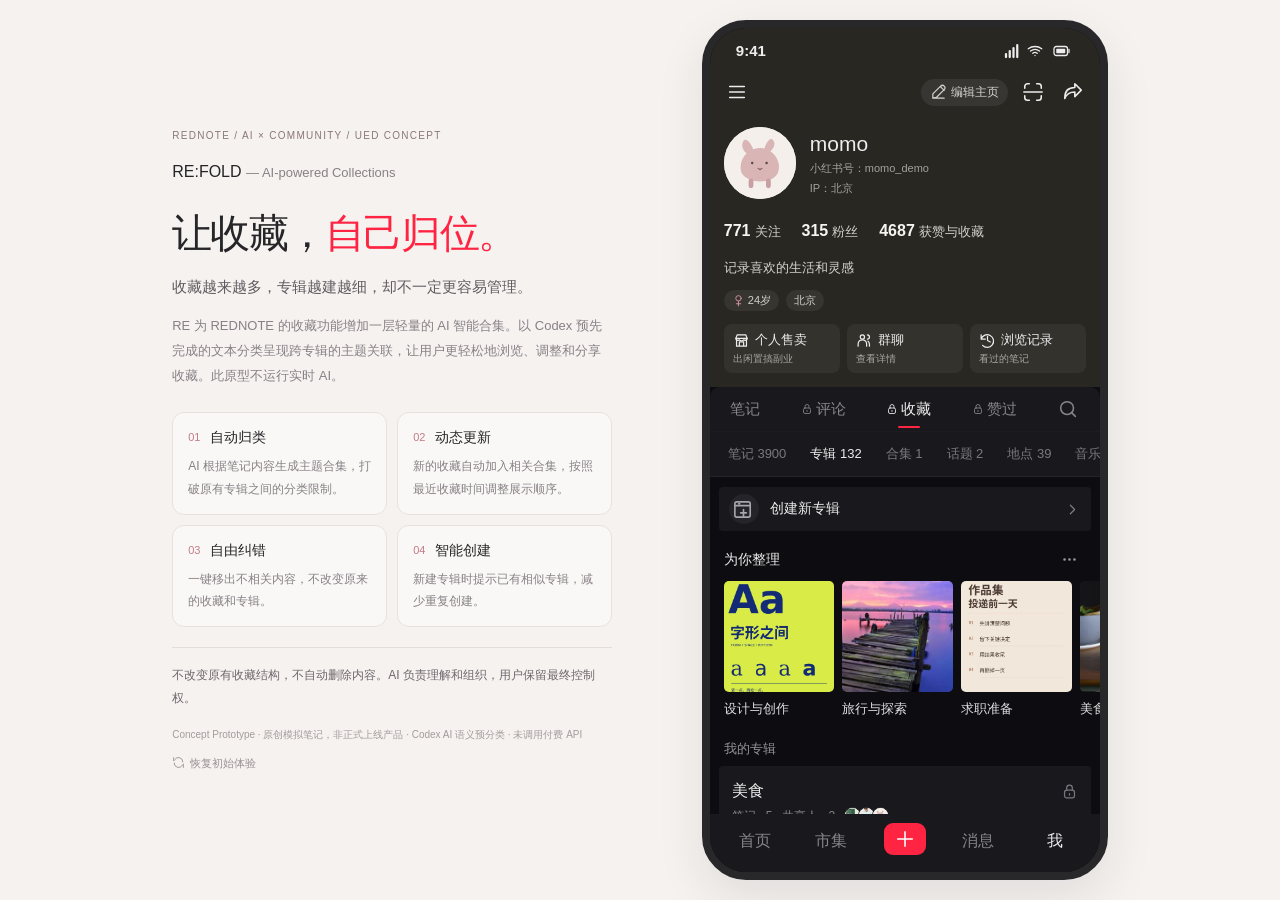
==== commit eedcc6e3: "Polish RE v0.9 native sharing, collection layout and interaction motion" ====
--- a/index.html
+++ b/index.html
@@ -8,7 +8,7 @@
 <link rel="icon" href="assets/avatar.svg" type="image/svg+xml" />
 <link rel="stylesheet" href="styles.css" />
 </head>
-<body data-version="0.8">
+<body data-version="0.9">
 <div class="stage">
   <aside class="brief" aria-labelledby="projectTitle">
     <div class="eyebrow">REDNOTE / AI × COMMUNITY / UED CONCEPT</div>
@@ -56,11 +56,13 @@
  'album-add':'<rect x="3" y="4" width="16" height="16" rx="2"/><path d="M3 8h16M7 6h1m4 6v7m-3-3.5h6"/>',
  'wifi':'<path d="M3 9a15 15 0 0 1 18 0M6 12a10 10 0 0 1 12 0m-9 3a5 5 0 0 1 6 0m-3 3h.01"/>',
  'signal':'<path d="M4 16v4m5-8v8m5-12v12m5-16v16" stroke-width="3"/>',
+ 'heart':'<path d="M20.8 4.6a5.5 5.5 0 0 0-7.8 0L12 5.7l-1.1-1.1a5.5 5.5 0 0 0-7.8 7.8L12 21l8.8-8.6a5.5 5.5 0 0 0 0-7.8Z"/>',
  'battery':'<rect x="2" y="6" width="18" height="12" rx="3"/><path d="M22 10v4"/><rect x="5" y="9" width="12" height="6" rx="1" fill="currentColor" stroke="none"/>'
 });
 const ico=(name,cls='')=>`<svg class="icon ${cls}" viewBox="0 0 24 24" aria-hidden="true">${iconPaths[name]||iconPaths.folder}</svg>`;
 const esc=s=>String(s??'').replaceAll('&','&amp;').replaceAll('<','&lt;').replaceAll('>','&gt;').replaceAll('"','&quot;').replaceAll("'",'&#39;');
 const E=id=>document.getElementById(id);
+const cloneData=value=>typeof globalThis.structuredClone==='function'?globalThis.structuredClone(value):JSON.parse(JSON.stringify(value));
 E('statusIcons').innerHTML=ico('signal')+ico('wifi')+ico('battery','battery-icon');
 E('publishIcon').innerHTML=ico('plus');
 E('resetDemo').innerHTML=ico('refresh','small')+'恢复初始体验';
@@ -96,61 +98,257 @@
 function renderProfile(){return `<div class="coverbar"><div class="profile-actions"><button aria-label="菜单" data-action="notice" data-value="本次只呈现个人收藏体验">${ico('menu')}</button><div class="right"><button class="edit" data-action="notice" data-value="个人资料为概念示意">${ico('edit','small')}编辑主页</button><button aria-label="扫一扫" data-action="notice" data-value="此入口不在本次演示范围">${ico('scan')}</button><button aria-label="分享主页" data-action="notice" data-value="分享功能不在本次演示范围">${ico('share')}</button></div></div></div>
 <div class="profile-box"><div class="profile-main"><div class="avatar"><img src="assets/avatar.svg" alt="模拟用户头像"></div><div><div class="user-name">momo</div><div class="user-sub">小红书号：momo_demo</div><div class="user-sub">IP：北京</div></div></div><div class="user-stats"><span><b>771</b>关注</span><span><b>315</b>粉丝</span><span><b>4687</b>获赞与收藏</span></div><div class="user-bio">记录喜欢的生活和灵感</div><div class="user-tags"><span class="user-tag">${ico('female','tiny')}24岁</span><span class="user-tag">北京</span></div><div class="profile-utils"><button data-action="notice" data-value="个人售卖不在本次演示范围"><strong>${ico('store','small')}个人售卖</strong><small>出闲置搞副业</small></button><button data-action="notice" data-value="群聊不在本次演示范围"><strong>${ico('people','small')}群聊</strong><small>查看详情</small></button><button data-action="notice" data-value="浏览记录不在本次演示范围"><strong>${ico('history','small')}浏览记录</strong><small>看过的笔记</small></button></div></div>
 <div class="primary-tabs"><button data-action="notice" data-value="笔记标签非本次演示范围">笔记</button><button data-action="notice" data-value="评论标签非本次演示范围">${ico('lock','tiny')}评论</button><button class="active" aria-current="page" data-action="notice" data-value="当前为收藏页">${ico('lock','tiny')}收藏</button><button data-action="notice" data-value="赞过标签非本次演示范围">${ico('lock','tiny')}赞过</button><button aria-label="搜索收藏" data-action="notice" data-value="原生收藏搜索不在本次改版范围">${ico('search')}</button></div><div class="secondary-tabs"><button data-action="notice" data-value="笔记标签非本次演示范围">笔记 3900</button><button class="active" aria-current="page" data-action="notice" data-value="当前为专辑页">专辑 132</button>${['合集 1','话题 2','地点 39','音乐 1'].map(t=>`<button data-action="notice" data-value="此标签不在本次演示范围">${t}</button>`).join('')}</div>`}
-function smartTile(g){return `<div class="smart-tile ${S.dragId===g.id?'dragging':''}" data-id="${g.id}"><button data-action="group" data-id="${g.id}" aria-label="打开智能合集 ${esc(g.name)}"><span class="tile-image"><img draggable="false" src="${asset(g.cover)}" alt="${esc(g.name)}"></span><span class="tile-name">${esc(g.name)}</span></button>${S.editing?`<div class="sort-tools"><button data-action="sort-left" data-id="${g.id}" aria-label="前移${esc(g.name)}">←</button><button data-action="hide" data-id="${g.id}" aria-label="隐藏${esc(g.name)}">隐藏</button><button data-action="sort-right" data-id="${g.id}" aria-label="后移${esc(g.name)}">→</button></div>`:''}</div>`}
+function smartTile(g){return `<div class="smart-tile ${S.dragId===g.id?'dragging':''}" data-id="${g.id}"><button data-action="group" data-id="${g.id}" aria-label="${S.editing?'拖动排序，或使用左右方向键调整：':'打开智能合集 '}${esc(g.name)}"><span class="tile-image"><img draggable="false" src="${asset(g.cover)}" alt="${esc(g.name)}"></span><span class="tile-name">${esc(g.name)}</span></button></div>`}
 function albumCard(a){return `<div class="album"><button class="albumbutton" data-action="album" data-id="${esc(a.id)}"><div class="albumhead"><span>${esc(a.name)}</span>${a.locked?`<span class="tiny-lock" aria-label="私密专辑">${ico('lock','small')}</span>`:''}</div><div class="albummeta"><span>笔记 · ${allNotes().filter(n=>n.original===a.id).length}</span>${a.shared?`<span>共享人 · ${a.shared}</span><span class="shared-avatars" aria-hidden="true">${Array.from({length:Math.min(a.shared,3)},(_,i)=>`<img src="${i===2?'assets/avatar.svg':asset(['design_brand','life_fashion'][i])}" alt="">`).join('')}</span>`:''}</div><div class="albumthumbs">${a.covers.slice(0,4).map(c=>`<span class="albumthumb"><img src="${asset(c)}" alt="${esc(a.name)} 专辑封面"></span>`).join('')}</div></button></div>`}
 function renderHome(){const gs=visibleGroups();return `${renderProfile()}<div class="entryrow"><button data-action="create"><span class="entryico">${ico('album-add')}</span>创建新专辑<span class="chevron">${ico('chevron','small')}</span></button></div>${S.smartOn?`<section aria-label="为你整理"><div class="section-head"><strong>为你整理</strong><button data-action="settings" aria-label="智能合集设置">${ico('more','small')}</button></div>${gs.length?`${S.editing?'<div class="sort-banner"><span>拖动调整顺序</span><button data-action="sort-done">完成</button></div>':''}<div class="shelf ${S.editing?'editing':''}" id="smartShelf">${gs.map(smartTile).join('')}</div>`:'<div class="shelf"><div class="shelf-empty">暂无显示的智能合集，可在设置中恢复。</div></div>'}</section>`:`<div class="smart-disabled"><span>智能合集已关闭</span><button data-action="settings" aria-label="智能合集设置">${ico('more','small')}</button></div>`}<div class="section-head albums-label"><strong>我的专辑</strong></div><div class="collection-list">${[...ALBUMS,...S.extraAlbums].map(albumCard).join('')}</div><div class="footer-mock" hidden data-classification-mode="${AI.mode}" data-classification-source="${AI.source}">${esc(AI.label())}</div>`}
 function noteCard(n){return `<button class="notecard ${S.selection.includes(n.id)?'selected':''}" data-action="${S.managing?'select-note':'note'}" data-id="${n.id}" ${S.managing?`aria-pressed="${S.selection.includes(n.id)}"`:''}><span class="note-image" style="aspect-ratio:${Number(n.ratio)>0?Number(n.ratio):.75}"><img src="${asset(n.cover)}" alt="${esc(n.title)}">${S.managing?`<span class="check-circle">${S.selection.includes(n.id)?ico('check','small'):''}</span>`:''}</span><span class="note-caption"><strong>${esc(n.title)}</strong><small>${esc(n.author?.name||n.original)}</small></span></button>`}
 function noteFlow(notes){return `<div class="masonry">${[0,1].map(col=>`<div class="note-column">${notes.filter((_,i)=>i%2===col).map(noteCard).join('')}</div>`).join('')}</div>`}
 function header(title,right=''){return `<div class="pagehead"><button aria-label="返回" data-action="home">${ico('back','big')}</button><strong>${esc(title)}</strong>${right||'<span></span>'}</div>`}
-function renderGroup(){const g=GROUPS.find(x=>x.id===S.selectedGroup);if(!g)return renderHome();const notes=groupNotes(g.id);const all=notes.length&&S.selection.length===notes.length;return `${S.managing?`<div class="pagehead"><button data-action="manage-exit" aria-label="退出管理">${ico('close')}</button><strong>已选择 ${S.selection.length} 篇</strong><button data-action="select-all">${all?'取消全选':'全选'}</button></div>`:header(g.name,`<div class="head-actions"><button data-action="share" aria-label="分享合集">${ico('share')}</button><button data-action="manage">管理</button></div>`)}<p class="detail-stat">${notes.length} 篇笔记</p>${S.managing?'':`<div class="collection-tools"><button data-action="add-notes">${ico('plus','small')}添加笔记</button><button data-action="share-invite">${ico('people','small')}邀请好友</button></div>`}${notes.length?noteFlow(notes):'<div class="no-results">还没有笔记，添加一些喜欢的内容吧</div>'}${S.managing?`<div class="managebar"><button data-action="batch-remove" ${S.selection.length?'':'disabled'}>${ico('close')}移出本合集</button><button data-action="batch-add" ${S.selection.length?'':'disabled'}>${ico('folder-add')}加入其他合集</button><button data-action="batch-unsave" ${S.selection.length?'':'disabled'}>${ico('bookmark')}取消收藏</button></div>`:''}`}
+function renderGroup(){const g=GROUPS.find(x=>x.id===S.selectedGroup);if(!g)return renderHome();const notes=groupNotes(g.id);const all=notes.length&&S.selection.length===notes.length;const copies=S.copies.filter(c=>c.sourceGroup===g.id&&c.sharingEnabled!==false);const friends=[...new Set(copies.flatMap(c=>c.friends||[]))];return `${S.managing?`<div class="pagehead"><button data-action="manage-exit" aria-label="退出管理">${ico('close')}</button><strong>已选择 ${S.selection.length} 篇</strong><button data-action="select-all">${all?'取消全选':'全选'}</button></div>`:`<div class="pagehead collection-nav"><button data-action="home" aria-label="返回">${ico('back','big')}</button><span></span><button data-action="share" aria-label="分享合集">${ico('share')}</button></div><div class="collection-heading"><h1>${esc(g.name)}</h1><button class="manage-pill" data-action="manage">管理</button></div><div class="collection-description" aria-hidden="true"></div><div class="collection-members"><button class="member-invite" data-action="share-invite"><span class="member-avatars">${(friends.length?friends.slice(0,3):['self']).map((id,i)=>`<img src="${picture('assets/author-'+(['home','travel','life'][i])+'.svg')}" alt="${id==='self'?'自己':'虚构好友'}">`).join('')}</span><span>邀请好友共享</span>${ico('chevron','tiny')}</button><span class="collection-count">笔记 · ${notes.length}</span></div>`}${notes.length?noteFlow(notes):'<div class="no-results">还没有笔记，添加一些喜欢的内容吧</div>'}${S.managing?`<div class="managebar"><button data-action="batch-remove" ${S.selection.length?'':'disabled'}>${ico('close')}移出本合集</button><button data-action="batch-add" ${S.selection.length?'':'disabled'}>${ico('folder-add')}加入其他合集</button><button data-action="batch-unsave" ${S.selection.length?'':'disabled'}>${ico('bookmark')}取消收藏</button></div>`:''}`}
 function renderAlbum(){const a=[...ALBUMS,...S.extraAlbums].find(a=>a.id===S.selectedAlbum);if(!a)return renderHome();const notes=allNotes().filter(n=>n.original===a.id);return `${header(a.name)}<div class="original-detail-title"><img src="${asset(a.covers[0])}" alt="${esc(a.name)}"><div><h2>${esc(a.name)}</h2><p>笔记 ${notes.length} · ${a.locked?'私密':'公开'}</p></div></div>${notes.length?noteFlow(notes):'<div class="no-results">这个模拟专辑暂时没有可演示的笔记。</div>'}`}
 function similarAlbums(name){const x=name.trim();if(x.length<2)return [];const pats=[/设计|平面|字体|排版|视觉|海报|作品集|创作|ui/i,/旅行|英国|韩国|欧洲|新西兰|首尔|游玩|攻略|旅游/i,/面试|求职|简历|秋招|笔试|校招|作品集/i,/美食|餐厅|咖啡|探店/i,/家居|软装|装修|房间|居住/i];const words=['视觉设计灵感','韩国','求职准备','美食','家居'];const tokens=pats.map((r,i)=>r.test(x)?words[i]:null).filter(Boolean);return ALBUMS.filter(a=>tokens.includes(a.name)||a.name.includes(x)||x.includes(a.name)).slice(0,4)}
 function matchHtml(){const sims=similarAlbums(S.createTitle);return sims.length?`<div class="matchbox">${ico('spark','tiny')}<span>发现 ${sims.length} 个相似专辑</span><span>·</span><button data-action="show-similar">查看</button></div>`:''}
 function renderCreate(){return `${header('新建专辑',`<button class="action" data-action="save-album" ${S.createTitle.trim()?'':'disabled'}>保存</button>`)}<div class="createform"><div class="form-fields"><div class="form-row"><label for="albumTitle">标题</label><input id="albumTitle" maxlength="32" value="${esc(S.createTitle)}" placeholder="为你的专辑添加一个标题" autocomplete="off"></div><div id="matchWrap" aria-live="polite">${matchHtml()}</div><div class="form-textarea"><label for="albumDesc">简介</label><textarea id="albumDesc" aria-label="专辑简介">${esc(S.createDesc)}</textarea></div></div><div class="setting"><span>公开我的专辑</span><button aria-label="公开我的专辑" role="switch" aria-checked="${S.createPublic}" class="switch ${S.createPublic?'on':''}" data-action="toggle-public"></button></div><p class="setting-help">关闭后，他人将无法查看你的专辑内容</p><div class="setting"><span>和好友共享专辑</span><button aria-label="和好友共享专辑" role="switch" aria-checked="${S.createShared}" class="switch ${S.createShared?'on':''}" data-action="toggle-shared"></button></div><p class="setting-help">开启后，你可以邀请好友编辑专辑内容</p></div>`}
-function render(){const el=E('appScreen');const oldTop=el.scrollTop;const shelf=E('smartShelf');if(shelf)S.shelfScroll=shelf.scrollLeft;el.innerHTML=S.page==='home'?renderHome():S.page==='group'?renderGroup():S.page==='create'?renderCreate():S.page==='note'?renderNote():S.page==='picker'?renderPicker():S.page==='share-picker'?renderSharePicker():S.page==='shared'?renderShared():renderAlbum();document.querySelector('.phone').dataset.page=S.page;document.querySelector('.tabbar').hidden=S.page!=='home';if(S.page==='home'){const rail=E('smartShelf');if(rail)rail.scrollLeft=S.shelfScroll||0}el.scrollTop=oldTop}
-function go(page,id){const el=E('appScreen');if(S.page==='home'){S.homeScroll=el.scrollTop;S.shelfScroll=E('smartShelf')?.scrollLeft||0}S.managing=false;S.selection=[];S.editing=false;S.page=page;if(page==='group')S.selectedGroup=id;if(page==='album')S.selectedAlbum=id;closeModal();render();el.scrollTop=page==='home'?S.homeScroll||0:0}
-function closeModal(){const layer=E('modalLayer');if(!layer.firstChild)return;layer.innerHTML='';document.querySelector('.phone').classList.remove('modal-open');E('appScreen').inert=false;document.querySelector('.tabbar').inert=false;S.modalOpener?.focus({preventScroll:true});S.modalOpener=null}
-function sheet(inner){if(!E('modalLayer').firstChild)S.modalOpener=document.activeElement;E('modalLayer').innerHTML=`<div class="scrim" id="backdrop"><div class="sheet" role="dialog" aria-modal="true" aria-label="${S.selectedNote?'笔记与收藏操作':'收藏操作'}" tabindex="-1"><div class="handle"></div>${inner}<button class="close" data-action="close">关闭</button></div></div>`;document.querySelector('.phone').classList.add('modal-open');E('appScreen').inert=true;document.querySelector('.tabbar').inert=true;E('modalLayer').querySelector('.sheet').focus({preventScroll:true})}
+/* v0.9 ROUND 2 motion helpers. Insert before render() and keep the existing
+   rendering/data logic. See /tmp/v09-motion-integration.md. */
+const MOTION = { page:230, sheet:290, select:140, sort:200, ease:'cubic-bezier(.22,.74,.25,1)' };
+const reducedMotion = () => !!(globalThis.matchMedia && matchMedia('(prefers-reduced-motion: reduce)').matches);
+function animateNative(element, frames, options) {
+  if (!element || reducedMotion() || typeof element.animate !== 'function') return null;
+  try { return element.animate(frames, {easing:MOTION.ease,fill:'none',...options}); }
+  catch (_) { return null; }
+}
+let navigationMotion=null, previousMotionRoute=null, previousChoiceState=new Map();
+function motionRoute() {
+  const page=S.page;
+  const detail=page==='note'?S.selectedNote:page==='shared'?S.sharedNote||'':page==='group'?S.selectedGroup:page==='album'?S.selectedAlbum:'';
+  const depth=page==='home'?0:page==='group'||page==='album'||page==='create'||page==='shared'&&!S.sharedNote?1:page==='share-picker'?3:2;
+  return {key:page+':'+detail,depth};
+}
+function motionAfterRender() {
+  const screen=E('appScreen'), route=motionRoute(), changed=previousMotionRoute&&route.key!==previousMotionRoute.key;
+  navigationMotion?.cancel(); navigationMotion=null;
+  screen.classList.remove('page-enter','page-back');
+  if(changed&&!reducedMotion()) {
+    const backward=route.depth<previousMotionRoute.depth || (route.depth===previousMotionRoute.depth&&route.key==='home:');
+    navigationMotion=animateNative(screen,[{transform:`translate3d(${backward?-16:16}px,0,0)`,opacity:.9},{transform:'translate3d(0,0,0)',opacity:1}],{duration:MOTION.page});
+    if(!navigationMotion) {
+      screen.classList.add(backward?'page-back':'page-enter');
+      setTimeout(()=>screen.classList.remove('page-enter','page-back'),MOTION.page+30);
+    }
+  }
+  const current=new Map();
+  for(const button of screen.querySelectorAll('button[aria-pressed],button[role="switch"]')) {
+    const key=route.key+':'+button.dataset.action+':'+(button.dataset.id||button.getAttribute('aria-label')||'');
+    const selected=(button.getAttribute('aria-pressed')||button.getAttribute('aria-checked'))==='true';
+    current.set(key,selected);
+    if(!changed&&previousChoiceState.has(key)&&previousChoiceState.get(key)!==selected) {
+      const indicator=button.querySelector('.check-circle')||button;
+      animateNative(indicator,[{transform:'scale(.86)',opacity:.65},{transform:'scale(1)',opacity:1}],{duration:MOTION.select});
+    }
+  }
+  previousChoiceState=current;previousMotionRoute=route;
+}
+
+/* Keep an unanimated immediate close for page navigation/replacement, and a
+   guarded animated close for dismissing an existing sheet. */
+let modalMotionEpoch=0, modalClosing=null;
+function setModalBackgroundLock(locked) {
+  document.querySelector('.phone').classList.toggle('modal-open',locked);
+  for(const node of [E('appScreen'),document.querySelector('.tabbar')]) {
+    if(!node)continue;
+    if('inert' in node)node.inert=locked;
+    else {node.style.pointerEvents=locked?'none':'';node.toggleAttribute('data-modal-locked',locked);}
+    if(locked)node.setAttribute('aria-hidden','true');else node.removeAttribute('aria-hidden');
+  }
+}
+function motionPrepareSheet() {
+  const layer=E('modalLayer'), previous=layer.querySelector('.sheet');
+  const context={replacing:!!previous,height:previous?.getBoundingClientRect().height||0};
+  modalMotionEpoch++;
+  if(modalClosing){for(const animation of modalClosing.animations)animation?.cancel();modalClosing=null;}
+  return context;
+}
+function motionSheetOpen(context={}) {
+  const layer=E('modalLayer'),scrim=layer.firstElementChild,panel=layer.querySelector('.sheet');
+  if(!panel||!scrim)return;
+  panel.style.animation='none';scrim.classList.remove('sheet-closing');
+  setModalBackgroundLock(true);
+  if(reducedMotion())return;
+  if(context.replacing) {
+    const next=panel.getBoundingClientRect().height;
+    if(context.height&&Math.abs(next-context.height)>2) {
+      const animation=animateNative(panel,[{height:context.height+'px'},{height:next+'px'}],{duration:180});
+      if(animation){panel.style.overflowY='hidden';animation.finished.catch(()=>{}).then(()=>{if(panel.isConnected)panel.style.overflowY='';});}
+    }
+    return;
+  }
+  const animation=animateNative(panel,[{transform:'translate3d(0,100%,0)'},{transform:'translate3d(0,0,0)'}],{duration:MOTION.sheet});
+  animateNative(scrim,[{backgroundColor:'rgba(0,0,0,0)'},{backgroundColor:'rgba(0,0,0,.6)'}],{duration:MOTION.sheet});
+  if(!animation){scrim.classList.add('sheet-opening');setTimeout(()=>scrim.classList.remove('sheet-opening'),MOTION.sheet+30);}
+}
+function closeModal(immediate=false) {
+  const layer=E('modalLayer'),root=layer.firstElementChild;
+  if(!root)return;
+  if(modalClosing&&!immediate)return;
+  const panel=root.querySelector('.sheet'),opener=S.modalOpener,epoch=++modalMotionEpoch;
+  if(modalClosing){for(const animation of modalClosing.animations)animation?.cancel();modalClosing=null;}
+  function finish() {
+    if(epoch!==modalMotionEpoch||layer.firstElementChild!==root)return;
+    layer.replaceChildren();modalClosing=null;setModalBackgroundLock(false);S.modalOpener=null;
+    if(opener?.isConnected)opener.focus({preventScroll:true});
+  }
+  if(immediate||reducedMotion()||!panel){finish();return;}
+  root.classList.add('sheet-closing');root.setAttribute('data-closing','true');
+  // The mask continues to intercept clicks until the old sheet is removed.
+  panel.style.pointerEvents='none';
+  const distance=Math.max(0,Number(panel.dataset.dragOffset)||0);
+  const slide=animateNative(panel,[{transform:`translate3d(0,${distance}px,0)`},{transform:'translate3d(0,100%,0)'}],{duration:MOTION.sheet});
+  const fade=animateNative(root,[{backgroundColor:getComputedStyle(root).backgroundColor},{backgroundColor:'rgba(0,0,0,0)'}],{duration:MOTION.sheet});
+  modalClosing={root,animations:[slide,fade]};
+  if(slide)slide.finished.catch(()=>{}).then(finish);else setTimeout(finish,MOTION.sheet);
+}
+// Old Safari/WebViews without inert still keep focus inside the active dialog.
+document.addEventListener('focusin',event=>{
+  const layer=E('modalLayer');if(!layer.firstElementChild||layer.contains(event.target))return;
+  const dialog=layer.querySelector('[role="dialog"]');dialog?.focus({preventScroll:true});
+});
+
+/* Downward dismissal starts only on the handle or non-interactive sheet header.
+   Beginning a normal content scroll never arms this gesture. */
+let sheetDrag=null;
+document.addEventListener('pointerdown',event=>{
+  const panel=event.target.closest('.sheet'),handle=event.target.closest('.handle,.sheet-drag-handle,.share-head,.sheet-head');
+  if(!panel||!handle||event.target.closest('button,a,input,textarea,select')||event.button>0||panel.scrollTop>1)return;
+  if(E('modalLayer').firstElementChild?.hasAttribute('data-closing'))return;
+  sheetDrag={panel,root:panel.parentElement,pointer:event.pointerId,x:event.clientX,y:event.clientY,dy:0,started:false};
+  for(const animation of panel.getAnimations?.()||[])animation.cancel();
+});
+document.addEventListener('pointermove',event=>{
+  const drag=sheetDrag;if(!drag||event.pointerId!==drag.pointer)return;
+  const dx=event.clientX-drag.x,dy=event.clientY-drag.y;
+  if(!drag.started) {
+    if(Math.abs(dx)>8&&Math.abs(dx)>Math.abs(dy)){sheetDrag=null;return;}
+    if(dy< -8){sheetDrag=null;return;}
+    if(dy<7||dy<Math.abs(dx)*1.2)return;
+    drag.started=true;
+    try{drag.panel.setPointerCapture(event.pointerId);}catch(_){}
+  }
+  if(event.cancelable)event.preventDefault();
+  drag.dy=Math.max(0,dy);drag.panel.dataset.dragOffset=String(drag.dy);
+  drag.panel.style.transform=`translate3d(0,${drag.dy}px,0)`;
+  drag.root.style.backgroundColor=`rgba(0,0,0,${.6*(1-Math.min(.85,drag.dy/Math.max(drag.panel.offsetHeight,1)))})`;
+},{passive:false});
+document.addEventListener('touchmove',event=>{if(sheetDrag?.started&&event.cancelable)event.preventDefault();},{passive:false});
+function endSheetDrag(event) {
+  const drag=sheetDrag;if(!drag||event.pointerId!==drag.pointer)return;sheetDrag=null;
+  if(!drag.panel.isConnected)return;
+  if(event.type==='pointerup'&&drag.started&&drag.dy>Math.min(100,drag.panel.offsetHeight*.22)){closeModal();return;}
+  if(drag.started){
+    const animation=animateNative(drag.panel,[{transform:`translate3d(0,${drag.dy}px,0)`},{transform:'translate3d(0,0,0)'}],{duration:180});
+    drag.panel.style.transform='';delete drag.panel.dataset.dragOffset;
+    animateNative(drag.root,[{backgroundColor:drag.root.style.backgroundColor},{backgroundColor:'rgba(0,0,0,.6)'}],{duration:180});drag.root.style.backgroundColor='';
+  }
+}
+document.addEventListener('pointerup',endSheetDrag);document.addEventListener('pointercancel',endSheetDrag);
+
+
+function render(){const el=E('appScreen');const oldTop=el.scrollTop;const shelf=E('smartShelf');if(shelf)S.shelfScroll=shelf.scrollLeft;el.innerHTML=S.page==='home'?renderHome():S.page==='group'?renderGroup():S.page==='create'?renderCreate():S.page==='note'?renderNote():S.page==='picker'?renderPicker():S.page==='share-picker'?renderSharePicker():S.page==='shared'?renderShared():S.page==='friends'?renderFriendsSettings():renderAlbum();document.querySelector('.phone').dataset.page=S.page;document.querySelector('.tabbar').hidden=S.page!=='home';if(S.page==='home'){const rail=E('smartShelf');if(rail)rail.scrollLeft=S.shelfScroll||0}el.scrollTop=oldTop;motionAfterRender()}
+function go(page,id){const el=E('appScreen');if(S.page==='home'){S.homeScroll=el.scrollTop;S.shelfScroll=E('smartShelf')?.scrollLeft||0}S.managing=false;S.selection=[];S.editing=false;S.page=page;if(page==='group')S.selectedGroup=id;if(page==='album')S.selectedAlbum=id;closeModal(true);render();el.scrollTop=page==='home'?S.homeScroll||0:0}
+
+function sheet(inner,options={}){const motionContext=motionPrepareSheet();if(!E('modalLayer').firstChild)S.modalOpener=document.activeElement;E('modalLayer').innerHTML=`<div class="scrim" id="backdrop"><div class="sheet ${options.kind||''}" role="dialog" aria-modal="true" aria-label="${esc(options.label||(S.selectedNote?'笔记与收藏操作':'收藏操作'))}" tabindex="-1"><div class="handle" aria-label="向下滑动关闭"></div>${inner}${options.nativeClose?'':'<button class="close" data-action="close">关闭</button>'}</div></div>`;E('modalLayer').querySelector('.sheet').focus({preventScroll:true});motionSheetOpen(motionContext)}
 function toast(msg,undo=null){const t=E('toastLayer');t.innerHTML=`<div class="toast" role="status"><span>${esc(msg)}</span>${undo?'<button data-action="undo">撤销</button>':''}</div>`;S.toastUndo=undo;clearTimeout(S.toastTimer);S.toastTimer=setTimeout(()=>{t.innerHTML='';S.toastUndo=null},4400)}
 function groupMenu(){settingsSheet()}
 
 function simulateSheet(){sheet(`<h3>模拟收藏一篇新笔记</h3><p>选择一篇笔记，体验收藏后的变化。</p>${NEW_NOTES.map(n=>`<button class="choice" data-action="save-note" data-id="${n.id}" ${allNotes().some(x=>x.id===n.id)?'disabled':''}><img src="${asset(n.cover)}" alt=""/><span><strong>${esc(n.title)}</strong><small>${allNotes().some(x=>x.id===n.id)?'已在模拟收藏中':'收藏这篇笔记'}</small></span><span class="arrow">${ico(allNotes().some(x=>x.id===n.id)?'check':'plus','small')}</span></button>`).join('')}`)}
-function settingsSheet(){sheet(`<h3>为你整理</h3><button class="choice" data-action="sort-start">调整合集顺序</button><button class="choice" data-action="sort-auto">按最近收藏排序${S.order?'':' · 当前'}</button><button class="choice" data-action="smart-toggle">${S.smartOn?'关闭':'开启'}智能合集展示</button><h3>隐藏的合集</h3>${S.hidden.length?S.hidden.map(id=>{const g=GROUPS.find(g=>g.id===id);return g?`<button class="choice" data-action="restore" data-id="${id}">${esc(g.name)}<span class="arrow">恢复</span></button>`:''}).join(''):'<p>没有隐藏的合集</p>'}<button class="choice" data-action="simulate">模拟新收藏</button><button class="choice" data-action="about">关于原型</button>`)}
+function settingsSheet(){sheet(`<h3>为你整理</h3><button class="choice" data-action="sort-start">调整合集顺序</button><button class="choice" data-action="sort-auto">按最近收藏排序${S.order?'':' · 当前'}</button><button class="choice" data-action="display-settings">管理显示的合集</button><button class="choice" data-action="smart-toggle">${S.smartOn?'关闭':'开启'}智能合集展示</button><button class="choice" data-action="simulate">模拟新收藏</button><button class="choice" data-action="about">关于原型</button>`)}
+function displaySettings(){sheet(`<h3>管理显示的合集</h3><div class="visibility-list">${orderedGroups().map(g=>`<div class="visibility-row"><span>${esc(g.name)}</span><button data-action="visibility-toggle" data-id="${g.id}" class="switch ${S.hidden.includes(g.id)?'':'on'}" role="switch" aria-label="显示${esc(g.name)}" aria-checked="${!S.hidden.includes(g.id)}"></button></div>`).join('')}</div>`,{kind:'visibility-sheet',label:'管理显示的合集'})}
+function manageSheet(){sheet('<div class="action-sheet"><button class="action-row" data-action="add-notes">添加笔记</button><button class="action-row" data-action="manage-start">批量管理</button><button class="action-row action-cancel" data-action="close">取消</button></div>',{kind:'action-sheet-panel',label:'管理合集',nativeClose:true})}
 function similarSheet(){const sims=similarAlbums(S.createTitle);sheet(`<h3>已有的相似专辑</h3><p>AI 根据输入的标题识别相关主题。这些结果仅供参考，不会阻止你创建新的专辑。</p>${sims.map(a=>`<button class="choice" data-action="album" data-id="${esc(a.id)}"><img src="${asset(a.covers[0])}" alt=""/><span><strong>${esc(a.name)}</strong><small>${a.count} 篇收藏 · 原有专辑</small></span><span class="arrow">${ico('chevron','small')}</span></button>`).join('')}`)}
 function saveAlbum(){const name=S.createTitle.trim();if(!name){toast('请填写专辑名称');return}const id='user-'+Date.now();const x={id,name,count:0,locked:!S.createPublic,shared:S.createShared?1:0,covers:['design_grid','design_brand','travel_uk','food_cafe']};S.extraAlbums.unshift(x);commit();S.createTitle='';S.createDesc='';S.createPublic=true;S.createShared=false;go('home');toast(`「${name}」已创建，原有专辑保持不变`,()=>{S.extraAlbums=S.extraAlbums.filter(a=>a.id!==id);commit();render()})}
-function preferenceSnapshot(){return structuredClone({manual:S.manual,exclude:S.exclude,removed:S.removed,savedNew:S.savedNew,savedTimes:S.savedTimes})}
-function finishChange(before,message){S.managing=false;S.selection=[];commit();closeModal();render();toast(message,()=>{Object.assign(S,before);commit();render()})}
+function preferenceSnapshot(){return cloneData({manual:S.manual,exclude:S.exclude,removed:S.removed,savedNew:S.savedNew,savedTimes:S.savedTimes})}
+function finishChange(before,message){S.managing=false;S.selection=[];commit();closeModal(true);render();toast(message,()=>{Object.assign(S,before);commit();render()})}
 function removeFromGroup(ids,group){S.manual[group]=(S.manual[group]||[]).filter(id=>!ids.includes(id));S.exclude[group]=[...new Set([...(S.exclude[group]||[]),...ids])]}
 function addToGroups(ids,groups){for(const group of groups){S.manual[group]=[...new Set([...(S.manual[group]||[]),...ids])];S.exclude[group]=(S.exclude[group]||[]).filter(id=>!ids.includes(id))}}
 function targetSheet(ids){S.targetSource=S.page==='group'?S.selectedGroup:S.page==='note'&&S.noteReturn?.page==='group'?S.noteReturn.group:null;S.pendingIds=ids.slice();S.targets=[];drawTargets()}
-function drawTargets(){sheet(`<h3>加入其他智能合集</h3>${GROUPS.filter(g=>g.id!==S.targetSource).map(g=>`<button class="choice ${S.targets.includes(g.id)?'selected':''}" aria-pressed="${S.targets.includes(g.id)}" data-action="target-group" data-id="${g.id}"><span>${esc(g.name)}</span><span class="arrow">${S.targets.includes(g.id)?'✓':'○'}</span></button>`).join('')}<button class="primary-button" data-action="target-confirm" ${S.targets.length?'':'disabled'}>确认加入</button>`)}
-function startSort(preserveTouch=false){S.editing=true;closeModal();const rail=E('smartShelf');if(preserveTouch&&rail){rail.classList.add('editing');const banner=document.createElement('div');banner.className='sort-banner';banner.innerHTML='<span>拖动调整顺序</span><button data-action="sort-done">完成</button>';rail.before(banner);for(const tile of rail.querySelectorAll('.smart-tile')){const g=GROUPS.find(g=>g.id===tile.dataset.id);const temp=document.createElement('div');temp.innerHTML=smartTile(g);tile.append(temp.firstElementChild.querySelector('.sort-tools'));tile.classList.toggle('dragging',tile.dataset.id===S.dragId)}}else{render();E('smartShelf')?.scrollIntoView({block:'center'})}}
-function moveGroup(id,to,preserveTouch=false){const order=orderedGroups().map(g=>g.id);const from=order.indexOf(id);if(from<0||to<0||to>=order.length)return;order.splice(from,1);order.splice(to,0,id);S.order=order;commit();if(preserveTouch){for(const tile of E('smartShelf').querySelectorAll('.smart-tile')){tile.style.order=order.indexOf(tile.dataset.id);tile.classList.toggle('dragging',tile.dataset.id===id)}}else render()}
-let gesture=null,suppressClickUntil=0;
-document.addEventListener('pointerdown',ev=>{
- const rail=ev.target.closest('#smartShelf');const tile=ev.target.closest('.smart-tile');
- if(!rail||!tile||ev.button>0||ev.target.closest('.sort-tools'))return;
- suppressClickUntil=0;
- gesture={id:tile.dataset.id,x:ev.clientX,y:ev.clientY,left:rail.scrollLeft,pointer:ev.pointerId,type:ev.pointerType,moved:false,sorting:S.editing};
- if(!S.editing)gesture.timer=setTimeout(()=>{if(!gesture||gesture.moved)return;gesture.sorting=true;S.dragId=gesture.id;startSort(true);suppressClickUntil=Date.now()+800},450);
+function drawTargets(){sheet(`<h3>加入其他智能合集</h3>${GROUPS.filter(g=>g.id!==S.targetSource).map(g=>`<button class="choice ${S.targets.includes(g.id)?'selected':''}" aria-pressed="${S.targets.includes(g.id)}" data-action="target-group" data-id="${g.id}"><span>${esc(g.name)}</span><span class="arrow">${ico(S.targets.includes(g.id)?'check':'plus','small')}</span></button>`).join('')}<button class="primary-button" data-action="target-confirm" ${S.targets.length?'':'disabled'}>确认加入</button>`)}
+function startSort(preserveTouch=false){S.editing=true;closeModal(true);const rail=E('smartShelf');if(preserveTouch&&rail){rail.classList.add('editing');const banner=document.createElement('div');banner.className='sort-banner';banner.innerHTML='<span>拖动调整顺序</span><button data-action="sort-done">完成</button>';rail.before(banner);for(const tile of rail.querySelectorAll('.smart-tile'))tile.classList.toggle('dragging',tile.dataset.id===S.dragId)}else{render();E('smartShelf')?.scrollIntoView({block:'center'})}}
+let gesture=null,suppressClickUntil=0,settlingSort=null;
+function sortSource(gestureState){return E('smartShelf')?.querySelector(`.smart-tile[data-id="${gestureState.id}"]`);}
+function createSortGhost(g) {
+  const tile=sortSource(g);if(!tile||g.ghost)return;
+  const rect=tile.getBoundingClientRect();g.source=tile;g.grabX=g.lastX-rect.left;g.grabY=g.lastY-rect.top;
+  const ghost=tile.cloneNode(true);ghost.className='smart-tile sort-drag-ghost';ghost.removeAttribute('data-id');ghost.setAttribute('aria-hidden','true');
+  for(const node of ghost.querySelectorAll('[data-action]')){node.removeAttribute('data-action');node.removeAttribute('data-id');node.tabIndex=-1;}
+  Object.assign(ghost.style,{position:'fixed',left:'0',top:'0',width:rect.width+'px',height:rect.height+'px',pointerEvents:'none',zIndex:'1000',margin:'0',transformOrigin:'50% 50%'});
+  document.body.append(ghost);g.ghost=ghost;tile.classList.add('drag-source','dragging');tile.style.opacity='0';updateSortGhost(g);
+}
+function updateSortGhost(g) {
+  if(!g.ghost)return;g.ghostX=g.lastX-g.grabX;g.ghostY=g.lastY-g.grabY;
+  g.ghost.style.transform=`translate3d(${g.ghostX}px,${g.ghostY}px,0) scale(1.045)`;
+}
+function moveGroup(id,to,preserveTouch=false) {
+  const order=orderedGroups().map(g=>g.id),from=order.indexOf(id);if(from<0||to<0||to>=order.length||from===to)return;
+  const rail=E('smartShelf'),tiles=[...(rail?.querySelectorAll('.smart-tile')||[])],before=new Map(tiles.map(tile=>[tile.dataset.id,tile.getBoundingClientRect()]));
+  order.splice(from,1);order.splice(to,0,id);S.order=order;commit();
+  if(preserveTouch){
+    for(const tile of tiles){for(const animation of tile.getAnimations?.()||[])animation.cancel();tile.style.order=order.indexOf(tile.dataset.id);tile.classList.toggle('dragging',tile.dataset.id===id);}
+    for(const tile of tiles){if(tile.dataset.id===id)continue;const after=tile.getBoundingClientRect(),old=before.get(tile.dataset.id);const dx=old.left-after.left,dy=old.top-after.top;if(Math.abs(dx)+Math.abs(dy)>.5)animateNative(tile,[{transform:`translate3d(${dx}px,${dy}px,0)`},{transform:'translate3d(0,0,0)'}],{duration:MOTION.sort});}
+  }else{render();E('smartShelf')?.querySelector(`[data-action="group"][data-id="${id}"]`)?.focus({preventScroll:true});}
+}
+function reorderAtPointer(g) {
+  const rail=E('smartShelf');if(!rail)return;
+  const target=document.elementFromPoint(g.lastX,g.lastY)?.closest('.smart-tile');
+  if(target&&target.closest('#smartShelf')===rail&&target.dataset.id!==g.id)moveGroup(g.id,orderedGroups().findIndex(item=>item.id===target.dataset.id),true);
+}
+function sortEdgeFrame() {
+  const g=gesture,rail=E('smartShelf');if(!g?.sorting||!g.moved||!rail)return;
+  const box=rail.getBoundingClientRect(),speed=g.lastX>box.right-28?8:g.lastX<box.left+28?-8:0;
+  if(speed){rail.scrollLeft+=speed;reorderAtPointer(g);}g.edgeFrame=requestAnimationFrame(sortEdgeFrame);
+}
+function clearSettlingSort() {
+  if(!settlingSort)return;const settling=settlingSort;settlingSort=null;settling.animation?.cancel();settling.finish(false);
+}
+document.addEventListener('pointerdown',event=>{
+  const rail=event.target.closest('#smartShelf'),tile=event.target.closest('.smart-tile');if(!rail||!tile||event.button>0)return;
+  clearSettlingSort();suppressClickUntil=0;
+  gesture={id:tile.dataset.id,x:event.clientX,y:event.clientY,lastX:event.clientX,lastY:event.clientY,left:rail.scrollLeft,pointer:event.pointerId,type:event.pointerType,moved:false,sorting:S.editing};
+  if(S.editing){S.dragId=gesture.id;createSortGhost(gesture);}
+  else gesture.timer=setTimeout(()=>{if(!gesture||gesture.moved)return;gesture.sorting=true;S.dragId=gesture.id;startSort(true);createSortGhost(gesture);suppressClickUntil=Date.now()+800;},450);
 });
-document.addEventListener('pointermove',ev=>{
- const g=gesture;if(!g||ev.pointerId!==g.pointer)return;
- const dx=ev.clientX-g.x,dy=ev.clientY-g.y;const rail=E('smartShelf');if(!rail)return;
- if(Math.hypot(dx,dy)>8){g.moved=true;clearTimeout(g.timer)}
- if(g.sorting){
-  if(g.moved){ev.preventDefault();S.dragId=g.id;rail.classList.add('dragging');const target=document.elementFromPoint(ev.clientX,ev.clientY)?.closest('.smart-tile');if(target&&target.dataset.id!==g.id)moveGroup(g.id,orderedGroups().findIndex(x=>x.id===target.dataset.id),true);const rect=rail.getBoundingClientRect();if(ev.clientX>rect.right-28)rail.scrollLeft+=16;if(ev.clientX<rect.left+28)rail.scrollLeft-=16;suppressClickUntil=Date.now()+400}
- }else if(g.type==='mouse'&&g.moved&&Math.abs(dx)>Math.abs(dy)){ev.preventDefault();rail.scrollLeft=g.left-dx;suppressClickUntil=Date.now()+400}
+document.addEventListener('pointermove',event=>{
+  const g=gesture;if(!g||event.pointerId!==g.pointer)return;g.lastX=event.clientX;g.lastY=event.clientY;
+  const dx=g.lastX-g.x,dy=g.lastY-g.y,rail=E('smartShelf');if(!rail)return;
+  if(Math.hypot(dx,dy)>8){g.moved=true;clearTimeout(g.timer);}
+  if(g.sorting){if(g.moved){if(event.cancelable)event.preventDefault();createSortGhost(g);updateSortGhost(g);reorderAtPointer(g);if(!g.edgeFrame)g.edgeFrame=requestAnimationFrame(sortEdgeFrame);suppressClickUntil=Date.now()+400;}}
+  else if(g.type==='mouse'&&g.moved&&Math.abs(dx)>Math.abs(dy)){if(event.cancelable)event.preventDefault();try{document.documentElement.setPointerCapture(event.pointerId);}catch(_){}rail.scrollLeft=g.left-dx;suppressClickUntil=Date.now()+400;}
 },{passive:false});
-function endGesture(){if(!gesture)return;clearTimeout(gesture.timer);if(gesture.moved||gesture.sorting)suppressClickUntil=Date.now()+400;const wasSort=gesture.sorting;gesture=null;if(wasSort){S.dragId=null;render()}}
-document.addEventListener('touchmove',ev=>{if(gesture?.sorting&&ev.cancelable)ev.preventDefault()},{passive:false});
+function endGesture() {
+  const g=gesture;if(!g)return;clearTimeout(g.timer);cancelAnimationFrame(g.edgeFrame);gesture=null;
+  if(g.moved||g.sorting)suppressClickUntil=Date.now()+400;
+  if(!g.sorting)return;
+  S.dragId=null;const source=g.source||sortSource(g);source?.classList.remove('dragging');
+  function finish(repaint=true) {
+    g.ghost?.remove();if(source?.isConnected){source.style.opacity='';source.classList.remove('drag-source');}
+    if(settlingSort?.gesture===g)settlingSort=null;
+    if(repaint&&!gesture&&S.page==='home'&&S.editing)render();
+  }
+  if(g.ghost&&source?.isConnected){
+    const target=source.getBoundingClientRect();
+    const animation=animateNative(g.ghost,[{transform:g.ghost.style.transform,opacity:.92},{transform:`translate3d(${target.left}px,${target.top}px,0) scale(1)`,opacity:1}],{duration:MOTION.page});
+    if(animation){settlingSort={gesture:g,animation,finish};animation.finished.catch(()=>{}).then(()=>{if(settlingSort?.gesture===g)finish();});return;}
+  }
+  finish();
+}
+document.addEventListener('touchmove',event=>{if(gesture?.sorting&&event.cancelable)event.preventDefault();},{passive:false});
 document.addEventListener('pointerup',endGesture);document.addEventListener('pointercancel',endGesture);
-document.addEventListener('contextmenu',ev=>{if(ev.target.closest('#smartShelf'))ev.preventDefault()});
-
-function noteSheet(id){const n=AI.notes.find(n=>n.id===id);if(!n)return;S.noteReturn={page:S.page,group:S.selectedGroup,album:S.selectedAlbum,top:E('appScreen').scrollTop};S.selectedNote=id;S.page='note';closeModal();render();E('appScreen').scrollTop=0}
-function returnFromNote(){const back=S.noteReturn||{page:'home',top:0};S.page=back.page;S.selectedGroup=back.group;S.selectedAlbum=back.album;closeModal();render();E('appScreen').scrollTop=back.top}
+document.addEventListener('contextmenu',event=>{if(event.target.closest('#smartShelf'))event.preventDefault();});
+
+
+function noteSheet(id){const n=AI.notes.find(n=>n.id===id);if(!n)return;S.noteReturn={page:S.page,group:S.selectedGroup,album:S.selectedAlbum,top:E('appScreen').scrollTop};S.selectedNote=id;S.page='note';closeModal(true);render();E('appScreen').scrollTop=0}
+function returnFromNote(){const back=S.noteReturn||{page:'home',top:0};S.page=back.page;S.selectedGroup=back.group;S.selectedAlbum=back.album;closeModal(true);render();E('appScreen').scrollTop=back.top}
 function picture(path){if(globalThis.RE_INLINE_PICTURES?.[path])return globalThis.RE_INLINE_PICTURES[path];return path?.startsWith('assets/')&&path.endsWith('.webp')?asset(path.slice(7,-5)):path||'assets/avatar.svg'}
-function renderNote(){const n=AI.notes.find(n=>n.id===S.selectedNote);if(!n)return '';const saved=allNotes().some(x=>x.id===n.id);const liked=S.liked.includes(n.id);const images=n.images?.length?n.images:[`assets/${n.cover}.webp`];return `<article class="note-detail"><div class="pagehead"><button data-action="note-back" aria-label="返回">${ico('back')}</button><div class="note-author"><img src="${picture(n.author?.avatar)}" alt=""><strong>${esc(n.author?.name||'拾光手记')}</strong></div><button data-action="note-menu" aria-label="笔记操作">${ico('more')}</button></div><div class="note-gallery" aria-label="笔记图片，可左右滑动">${images.map((image,i)=>`<img src="${picture(image)}" alt="${esc(n.title)} · ${i+1}">`).join('')}</div><div class="note-body"><h1>${esc(n.title)}</h1>${(n.body||n.description).split('\n\n').map(p=>`<p>${esc(p)}</p>`).join('')}</div><div class="note-tags">${n.tags.map(t=>`<span>#${esc(t)}</span>`).join('')}</div><div class="note-comments">${(S.comments[n.id]||[]).map(text=>`<p><strong>momo</strong> ${esc(text)}</p>`).join('')}</div><div class="note-meta">${esc((n.savedAt||'').slice(0,10))} · ${esc(n.author?.bio||'记录日常的小小发现')}</div><div class="note-interactions"><button data-action="note-like" class="${liked?'active':''}" aria-pressed="${liked}">♡ ${Number(n.likes||36)+(liked?1:0)}</button><button data-action="note-save" class="${saved?'saved':''}" aria-pressed="${saved}">${ico('bookmark','small')}${saved?'已收藏':'收藏'}</button><button data-action="note-comment">${ico('edit','small')}写评论</button></div></article>`}
+function renderNote(){const n=AI.notes.find(n=>n.id===S.selectedNote);if(!n)return '';const saved=allNotes().some(x=>x.id===n.id);const liked=S.liked.includes(n.id);const images=n.images?.length?n.images:[`assets/${n.cover}.webp`];return `<article class="note-detail"><div class="pagehead"><button data-action="note-back" aria-label="返回">${ico('back')}</button><div class="note-author"><img src="${picture(n.author?.avatar)}" alt=""><strong>${esc(n.author?.name||'拾光手记')}</strong></div><button data-action="note-menu" aria-label="笔记操作">${ico('more')}</button></div><div class="note-gallery" aria-label="笔记图片，可左右滑动">${images.map((image,i)=>`<img src="${picture(image)}" alt="${esc(n.title)} · ${i+1}">`).join('')}</div><div class="note-body"><h1>${esc(n.title)}</h1>${(n.body||n.description).split('\n\n').map(p=>`<p>${esc(p)}</p>`).join('')}</div><div class="note-tags">${n.tags.map(t=>`<span>#${esc(t)}</span>`).join('')}</div><div class="note-comments">${(S.comments[n.id]||[]).map(text=>`<p><strong>momo</strong> ${esc(text)}</p>`).join('')}</div><div class="note-meta">${esc((n.savedAt||'').slice(0,10))} · ${esc(n.author?.bio||'记录日常的小小发现')}</div><div class="note-interactions"><button data-action="note-like" class="${liked?'active':''}" aria-pressed="${liked}">${ico('heart','small')} ${Number(n.likes||36)+(liked?1:0)}</button><button data-action="note-save" class="${saved?'saved':''}" aria-pressed="${saved}">${ico('bookmark','small')}${saved?'已收藏':'收藏'}</button><button data-action="note-comment">${ico('edit','small')}写评论</button></div></article>`}
 function noteMenu(){const n=AI.notes.find(n=>n.id===S.selectedNote);if(!allNotes().some(x=>x.id===n.id)){sheet('<h3>笔记操作</h3><p>收藏这篇笔记后，可调整智能分类。</p>');return;}const group=S.noteReturn?.page==='group'?S.noteReturn.group:null;const member=group&&inGroup(n,group);sheet(`<h3>调整智能分类</h3>${member?`<button class="choice" data-action="note-exclude">移出当前合集</button>`:''}<button class="choice" data-action="note-add-other">加入其他智能合集</button><details class="classification"><summary>查看分类依据</summary><p>${esc(AI.reason(n.id,group))}</p></details><div class="note-source"><span>原收藏专辑</span><strong>${esc(n.originalAlbum)}</strong></div>`)}
 function renderPicker(){const notes=allNotes();const available=notes.filter(n=>!inGroup(n,S.selectedGroup));const all=available.length>0&&available.every(n=>S.pickerSelected.includes(n.id));return `<div class="pagehead"><button data-action="picker-close" aria-label="关闭选择器">${ico('close')}</button><strong>所有帖子</strong><button data-action="picker-all">${all?'取消全选':'全选'}</button></div><div class="picker-grid">${notes.map(n=>{const already=inGroup(n,S.selectedGroup),selected=S.pickerSelected.includes(n.id);return `<button class="picker-card ${already?'already':selected?'selected':''}" data-action="picker-toggle" data-id="${n.id}" aria-label="${esc(n.title)}" aria-pressed="${selected}" ${already?'disabled':''}><img src="${asset(n.cover)}" alt="${esc(n.title)}"><span class="check-circle">${already||selected?ico('check','small'):''}</span>${already?'<span class="already-label">已加入</span>':''}</button>`}).join('')}</div><div class="picker-footer"><button data-action="picker-confirm" ${S.pickerSelected.length?'':'disabled'}>加入当前合集${S.pickerSelected.length?`（${S.pickerSelected.length}）`:''}</button></div>`}
 function leavePicker(){S.page='group';S.pickerSelected=[];render();E('appScreen').scrollTop=S.pickerTop||0}
@@ -181,23 +379,12 @@
   S.sharedSnapshot={name:payload.name,noteIds:ids};
  }catch(_){S.sharedSnapshot=null;S.shareError=true}
 }
-function shareSheet(){
- const group=GROUPS.find(g=>g.id===S.selectedGroup);if(!group)return;
- const copies=(S.copies||[]).filter(c=>c.sourceGroup===group.id&&knownShareIds(c.noteIds).length);
- sheet(`<h3>分享「${esc(group.name)}」</h3><p>个人智能合集仅自己可见。先选择要分享的笔记，未来新增收藏不会自动公开。</p><button class="choice" data-action="share-preview">分享合集预览</button><button class="choice" data-action="share-copy">复制演示链接</button><button class="choice" data-action="share-create">创建可共享副本</button><button class="choice" data-action="share-invite">邀请好友整理共享副本</button>${copies.length?`<h3>已创建的共享副本</h3>${copies.map(c=>`<button class="choice" data-action="share-open-copy" data-id="${esc(c.id)}"><span>${esc(c.name)}<small>${knownShareIds(c.noteIds).length} 篇 · ${(c.friends||[]).length} 位模拟好友</small></span><span class="arrow">${ico('chevron','small')}</span></button>`).join('')}`:''}`);
-}
-function startShareSelection(purpose){
- const group=GROUPS.find(g=>g.id===S.selectedGroup);if(!group)return;
- S.sharePurpose=purpose;S.shareSelected=[];S.shareCandidates=groupNotes(group.id).map(n=>n.id);
- S.shareReturn={page:S.page,group:S.selectedGroup,top:E('appScreen').scrollTop};
- closeModal();S.page='share-picker';S.managing=false;S.selection=[];render();E('appScreen').scrollTop=0;
-}
 function renderSharePicker(){
  const candidates=AI.notes.filter(n=>(S.shareCandidates||[]).includes(n.id));const selected=S.shareSelected||[];
  return `<div class="pagehead"><button data-action="share-cancel" aria-label="退出分享选择">${ico('close')}</button><strong>选择分享的笔记</strong><button data-action="share-all" ${candidates.length?'':'disabled'}>${selected.length===candidates.length&&candidates.length?'取消全选':'全选'}</button></div><p class="copy-note">仅分享本次勾选的内容，不包含未来新增收藏</p><div class="picker-grid">${candidates.map(n=>`<button class="picker-card ${selected.includes(n.id)?'selected':''}" data-action="share-select" data-id="${n.id}" aria-label="分享 ${esc(n.title)}" aria-pressed="${selected.includes(n.id)}"><img src="${asset(n.cover)}" alt="${esc(n.title)}"><span class="check-circle">${selected.includes(n.id)?ico('check','small'):''}</span></button>`).join('')}</div>${candidates.length?'':'<div class="no-results">当前合集没有可分享的笔记</div>'}<div class="picker-footer"><button class="primary-button" data-action="share-confirm" ${selected.length?'':'disabled'}>确认分享 ${selected.length} 篇</button></div>`;
 }
 function cancelShareSelection(){
- const back=S.shareReturn;S.shareSelected=[];closeModal();S.page=back?.page||'group';render();E('appScreen').scrollTop=back?.top||0;
+ const back=S.shareReturn;S.shareSelected=[];closeModal(true);S.page=back?.page||'group';render();E('appScreen').scrollTop=back?.top||0;
 }
 function createShareSnapshot(){
  const ids=knownShareIds((S.shareSelected||[]).filter(id=>(S.shareCandidates||[]).includes(id)));if(!ids.length)return null;
@@ -206,14 +393,9 @@
  S.copies=[...(S.copies||[]),copy];S.activeCopy=copy.id;commit();cancelShareSelection();return copy;
 }
 function activeSharedCopy(){return (S.copies||[]).find(c=>c.id===S.activeCopy)}
-function copySheet(copy){
- if(!copy)return;
- const friends=DEMO_FRIENDS.filter(f=>(copy.friends||[]).includes(f.id));
- sheet(`<h3>${esc(copy.name)}</h3><p>${knownShareIds(copy.noteIds).length} 篇已确认的笔记 · 后续收藏不会自动加入</p><div class="share-link"><input aria-label="演示分享链接" readonly value="${esc(shareURL(copy))}"><a href="${esc(shareURL(copy))}" target="_blank" rel="noopener">打开预览</a></div><button class="choice" data-action="copy-preview">查看共享预览</button><button class="choice" data-action="copy-link">复制演示链接</button><button class="choice" data-action="copy-invite">${friends.length?'管理模拟共享好友':'邀请好友一起整理'}</button><p class="share-status">${friends.length?'本地模拟共享给：'+friends.map(f=>esc(f.name)).join('、'):'尚未邀请好友'}</p><p>这是本地演示副本，不会公开你的个人合集，也不会发送真实消息。</p>`);
-}
 function showSharedPreview(copy){
  S.sharedSnapshot=sharePayload(copy);S.sharedNote=null;S.sharedTop=0;
- closeModal();S.page='shared';render();E('appScreen').scrollTop=0;
+ closeModal(true);S.page='shared';render();E('appScreen').scrollTop=0;
 }
 function closeSharedPreview(){
  if(S.incomingShare){location.hash='';location.reload();return}
@@ -228,35 +410,120 @@
  }
  return `<div class="pagehead"><button data-action="share-exit" aria-label="关闭共享预览">${ico('back')}</button><strong>${esc(snapshot.name)}</strong><span></span></div><section class="share-preview"><p class="detail-stat">${notes.length} 篇笔记 · 共享预览</p><p class="copy-note">这是已确认内容的静态副本，不会随个人收藏更新</p><div class="masonry">${[0,1].map(col=>`<div class="note-column">${notes.filter((_,i)=>i%2===col).map(n=>`<button class="notecard" data-action="shared-note" data-id="${n.id}"><span class="note-image" style="aspect-ratio:${Number(n.ratio)>0?Number(n.ratio):.75}"><img src="${asset(n.cover)}" alt="${esc(n.title)}"></span><span class="note-caption"><strong>${esc(n.title)}</strong><small>${esc(n.author?.name||'RE 模拟作者')}</small></span></button>`).join('')}</div>`).join('')}</div><div class="share-link"><input aria-label="演示分享链接" readonly value="${esc(shareURL(snapshot))}"><a href="${esc(shareURL(snapshot))}" target="_blank" rel="noopener">在新页面打开</a></div></section>`;
 }
+/* v0.9: native share surface, scoped snapshots and local-only collaborators. */
+Object.assign(iconPaths, {
+ 'copy':'<rect x="8" y="8" width="12" height="13" rx="2"/><path d="M16 8V5a2 2 0 0 0-2-2H5a2 2 0 0 0-2 2v9a2 2 0 0 0 2 2h3"/>',
+ 'link':'<path d="m10 14 4-4m-6 7-1 1a4 4 0 0 1-6-6l4-4a4 4 0 0 1 6 0m2 8a4 4 0 0 0 6 0l4-4a4 4 0 0 0-6-6l-1 1"/>',
+ 'wechat':'<path d="M14 13c-1.5 2-4.8 3-7 1.8L4 16v-3A6 6 0 1 1 14 13Z"/><path d="M13 9a5 5 0 1 1 6 8.5L21 20l-4-1.5a5 5 0 0 1-4-9.5Z"/><path d="M6.5 7h.1m4.8 0h.1M16 13h.1m3 0h.1"/>',
+ 'moments':'<circle cx="12" cy="12" r="3"/><path d="M12 2v7m7-4-5 5m8 2h-7m4 7-5-5m-2 8v-7m-7 4 5-5m-8-2h7M5 5l5 5"/>',
+ 'qq':'<path d="M8 8a4 4 0 0 1 8 0v2c3 2 4 6 2 7l-2-2v4H8v-4l-2 2c-2-1-1-5 2-7V8Zm1 11-2 2m8-2 2 2"/><path d="M10 7h.1m3.8 0h.1M8 11h8"/>',
+ 'weibo':'<path d="M19 10c4 2 3 7-3 9-5 2-11 0-12-3-1-3 3-7 6-8 3-1 3 1 2 2 2-1 4-2 5-1 1 0 1 1 0 2"/><ellipse cx="10" cy="15" rx="4" ry="3"/><path d="M17 3c4 0 6 3 6 6m-6-3c2 0 3 1 3 3"/>',
+ 'share-system':'<path d="M12 16V3m-5 5 5-5 5 5M7 12H5a2 2 0 0 0-2 2v6a2 2 0 0 0 2 2h14a2 2 0 0 0 2-2v-6a2 2 0 0 0-2-2h-2"/>'
+});
+const FRIEND_AVATARS={lin:'author-home',qiao:'author-travel',an:'author-life',he:'author-design',yu:'author-food'};
+if(!DEMO_FRIENDS.some(f=>f.id==='he'))DEMO_FRIENDS.push({id:'he',name:'阿禾手记'},{id:'yu',name:'小鱼的周末'});
+const SHARE_CHANNELS=[{id:'native',name:'系统分享',icon:'share-system',color:'system'},{id:'wechat',name:'微信',icon:'wechat',color:'wechat'},{id:'moments',name:'朋友圈',icon:'moments',color:'moments'},{id:'qq',name:'QQ',icon:'qq',color:'qq'},{id:'weibo',name:'微博',icon:'weibo',color:'weibo'}];
+function friendAvatar(friend){return picture('assets/'+(FRIEND_AVATARS[friend.id]||'author-life')+'.svg')}
+function latestGroupCopy(){const copies=(S.copies||[]).filter(c=>c.sourceGroup===S.selectedGroup&&knownShareIds(c.noteIds).length);return copies[copies.length-1]}
+function confirmedShareCopy(){const copy=activeSharedCopy();return copy?.sourceGroup===S.selectedGroup&&knownShareIds(copy.noteIds).length?copy:null}
+function shareSheet(){
+ const group=GROUPS.find(g=>g.id===S.selectedGroup);if(!group)return;
+ sheet(`<section class="native-share"><div class="share-head"><h3>分享至</h3><button class="share-close" data-action="close" aria-label="关闭分享">${ico('close')}</button></div><div class="share-friend-row" aria-label="虚构好友，横向滑动">${DEMO_FRIENDS.map(f=>`<button class="share-person" data-action="share-friend" data-id="${f.id}"><img class="share-avatar" src="${friendAvatar(f)}" alt=""><span>${esc(f.name)}</span><small>演示好友</small></button>`).join('')}</div><div class="share-channel-row" aria-label="分享渠道">${SHARE_CHANNELS.map(c=>`<button class="share-channel" data-action="share-channel" data-id="${c.id}"><span class="channel-icon ${c.color}">${ico(c.icon)}</span><span>${c.name}</span><small>${c.id==='native'?'系统菜单':'本地演示'}</small></button>`).join('')}</div><div class="share-actions"><button class="share-tool" data-action="share-channel" data-id="edit"><span class="channel-icon">${ico('edit')}</span><span>编辑分享内容</span></button><button class="share-tool" data-action="share-channel" data-id="copy"><span class="channel-icon">${ico('copy')}</span><span>复制链接</span></button><button class="share-tool" data-action="share-channel" data-id="save"><span class="channel-icon">${ico('folder-add')}</span><span>共享副本</span></button></div><p class="share-scope-note">${confirmedShareCopy()?`当前范围：${knownShareIds(confirmedShareCopy().noteIds).length} 篇已确认笔记`:'选择分享操作后，确认要分享的笔记范围'}</p></section>`,{kind:'native-share-sheet',label:'分享至',nativeClose:true});
+}
+function startShareSelection(purpose){
+ const group=GROUPS.find(g=>g.id===S.selectedGroup);if(!group)return;
+ S.sharePurpose=purpose;S.shareSelected=[];S.shareCandidates=groupNotes(group.id).map(n=>n.id);
+ S.shareReturn={page:S.page,group:S.selectedGroup,top:E('appScreen').scrollTop};
+ closeModal(true);S.page='share-picker';S.managing=false;S.selection=[];render();E('appScreen').scrollTop=0;
+}
+function requestShareAction(action,friendId=null){
+ const copy=confirmedShareCopy();S.shareRequest={action,friendId};
+ if(action==='edit'){
+  startShareSelection('native-action');
+  if(copy){S.shareSelected=knownShareIds(copy.noteIds).filter(id=>S.shareCandidates.includes(id));render()}
+  return;
+ }
+ if(copy){performShareAction(copy,action,friendId);return}
+ startShareSelection('native-action');
+}
+function copySheet(copy){
+ if(!copy)return;S.activeCopy=copy.id;
+ sheet(`<section class="snapshot-sheet"><h3>${esc(copy.name)}</h3><p>${knownShareIds(copy.noteIds).length} 篇已确认笔记 · 不包含后续新增收藏</p><div class="share-link" data-copy-status="idle"><input aria-label="演示分享链接" readonly value="${esc(shareURL(copy))}"><a href="${esc(shareURL(copy))}" target="_blank" rel="noopener">打开演示链接</a></div><div class="snapshot-actions"><button class="choice" data-action="copy-preview">${ico('share')}预览副本</button><button class="choice" data-action="copy-link">${ico('copy')}复制链接</button><button class="choice" data-action="copy-invite">${ico('people')}共享专辑设置</button><button class="choice" data-action="share-edit-copy">${ico('edit')}编辑分享范围</button></div><p class="share-status">${copy.sharingEnabled===false||!(copy.friends||[]).length?'暂未与好友共同整理':'本地模拟共享给：'+DEMO_FRIENDS.filter(f=>(copy.friends||[]).includes(f.id)).map(f=>esc(f.name)).join('、')}</p><p>静态演示副本，好友操作仅在本机模拟，不发送消息。</p></section>`,{kind:'native-snapshot-sheet',label:'已确认的共享副本'});
+}
+function markCopyStatus(status){S.lastCopyStatus=status;document.querySelector('.phone').dataset.copyStatus=status;document.querySelector('.share-link')?.setAttribute('data-copy-status',status)}
 async function copyShareLink(copy){
- if(!copy)return;const link=shareURL(copy);copySheet(copy);
- try{if(!navigator.clipboard?.writeText)throw new Error('Clipboard unavailable');await navigator.clipboard.writeText(link);toast('演示链接已复制，仅包含已确认的笔记')}
- catch(_){const input=document.querySelector('.share-link input');input?.focus();input?.select();toast('请长按链接复制，或直接打开预览')}
-}
-function friendSheet(copy){
- if(!copy)return;S.activeCopy=copy.id;S.friendSelection=[...(copy.friends||[])];drawFriends();
-}
-function drawFriends(){
- const copy=activeSharedCopy();if(!copy)return;
- sheet(`<h3>邀请好友共同整理</h3><p>${esc(copy.name)} · ${knownShareIds(copy.noteIds).length} 篇已确认笔记</p><div class="friend-list">${DEMO_FRIENDS.map(f=>`<button class="friend ${S.friendSelection.includes(f.id)?'selected':''}" data-action="friend-toggle" data-id="${f.id}" aria-pressed="${S.friendSelection.includes(f.id)}"><span class="friend-avatar">${f.initial}</span><span>${esc(f.name)}</span><span class="check-circle">${S.friendSelection.includes(f.id)?ico('check','small'):''}</span></button>`).join('')}</div><p>演示操作：好友均为虚构，只保存在本机，不会发送真实邀请或消息。</p><button class="primary-button" data-action="friend-confirm">确认本地模拟共享（${S.friendSelection.length}）</button>`);
-}
+ if(!copy)return;const link=shareURL(copy);markCopyStatus('pending');
+ try{
+  if(!navigator.clipboard?.writeText)throw new Error('Clipboard unavailable');
+  await navigator.clipboard.writeText(link);markCopyStatus('copied');closeModal();toast('链接已复制，仅包含已确认的笔记');return;
+ }catch(_){/* Keep an honest selectable fallback if clipboard permissions are unavailable. */}
+ copySheet(copy);const input=document.querySelector('.share-link input');input?.focus();input?.select();input?.setSelectionRange(0,link.length);
+ let copied=false;try{copied=!!document.execCommand?.('copy')}catch(_){}
+ if(copied){markCopyStatus('copied');closeModal();toast('链接已复制，仅包含已确认的笔记')}
+ else{markCopyStatus('manual');toast('浏览器未允许自动复制，请长按链接复制或打开预览')}
+}
+async function systemShare(copy){
+ if(!copy)return;
+ const data={title:copy.name,text:'RE 智能收藏 · 已确认内容的静态副本',url:shareURL(copy)};
+ let supported=typeof navigator.share==='function';
+ if(supported&&typeof navigator.canShare==='function'){try{supported=navigator.canShare(data)}catch(_){supported=false}}
+ if(!supported){await copyShareLink(copy);return}
+ try{await navigator.share(data);closeModal(true);toast('已交由系统处理分享')}
+ catch(error){if(error?.name==='AbortError'){toast('已取消系统分享');return}await copyShareLink(copy)}
+}
+function performShareAction(copy,action,friendId){
+ S.activeCopy=copy.id;
+ if(action==='copy'){copyShareLink(copy);return}
+ if(action==='native'){systemShare(copy);return}
+ if(action==='edit'||action==='save'){copySheet(copy);return}
+ const friend=DEMO_FRIENDS.find(f=>f.id===friendId),channel=SHARE_CHANNELS.find(c=>c.id===action);
+ if(action!=='friend'&&!channel)return;
+ S.demoShare={copyId:copy.id,action,friendId:friend?.id||null};
+ const destination=friend?.name||channel.name;
+ sheet(`<h3>本地分享演示</h3><p>将 ${knownShareIds(copy.noteIds).length} 篇已确认笔记的副本分享至「${esc(destination)}」。</p><p>这是本地模拟演示，不连接${friend?'真实好友':'第三方平台'}，不会发送邀请或消息。</p><button class="primary-button" data-action="share-demo-confirm">确认本地演示</button>`,{kind:'native-demo-sheet',label:'确认本地分享演示'});
+}
+function openFriendsSettings(copy){
+ const group=GROUPS.find(g=>g.id===S.selectedGroup);if(!group)return;
+ copy=copy||latestGroupCopy();S.friendsReturn={page:S.page==='friends'?'group':S.page,top:E('appScreen').scrollTop};S.friendBaseline=cloneData(S.copies||[]);
+ S.friendCopyId=copy?.id||null;S.activeCopy=copy?.id||S.activeCopy;S.friendSelection=[...(copy?.friends||[])];S.friendEnabled=copy?copy.sharingEnabled!==false:false;
+ closeModal(true);S.page='friends';render();E('appScreen').scrollTop=0;
+}
+function renderFriendsSettings(){
+ const group=GROUPS.find(g=>g.id===S.selectedGroup);const copy=(S.copies||[]).find(c=>c.id===S.friendCopyId);const selection=S.friendSelection||[];
+ return `<section class="friends-settings"><div class="friends-head"><button data-action="friends-cancel">取消</button><strong>共享专辑</strong><button class="done" data-action="friends-done">完成</button></div><div class="friends-album-name"><span>专辑名称</span><strong>${esc(group?.name||'共享副本')}</strong></div><div class="friends-switch-row"><span>和好友共享专辑</span><button class="switch ${S.friendEnabled?'on':''}" role="switch" aria-label="和好友共享专辑" aria-checked="${S.friendEnabled}" data-action="friends-toggle"></button></div><p class="friends-status">${copy?`共享范围：${knownShareIds(copy.noteIds).length} 篇已确认笔记`:'完成设置时，将先确认共享的笔记范围'}</p><div class="native-friend-list" aria-label="虚构好友">${DEMO_FRIENDS.map(f=>`<button class="native-friend ${S.friendEnabled&&selection.includes(f.id)?'selected':''}" data-action="friend-toggle" data-id="${f.id}" aria-pressed="${S.friendEnabled&&selection.includes(f.id)}" ${S.friendEnabled?'':'disabled'}><img src="${friendAvatar(f)}" alt=""><span>${esc(f.name)}</span><span class="check-circle">${S.friendEnabled&&selection.includes(f.id)?ico('check','small'):''}</span></button>`).join('')}</div><p class="friends-disclaimer">个人 AI 合集保持私密。只共享你确认的静态副本，后续收藏不会自动加入。<br>好友均为虚构，完成后仅保存本地模拟结果，不会发送真实消息。</p>${copy?'<button class="friends-range" data-action="friends-edit-scope">编辑共享笔记范围</button>':''}</section>`;
+}
+function cancelFriendsSettings(){const back=S.friendsReturn;S.friendSelection=[];S.page=back?.page||'group';render();E('appScreen').scrollTop=back?.top||0}
+function finishFriendsSettings(copy){
+ const baseline=cloneData(S.friendBaseline||S.copies||[]);
+ if(copy){copy.sharingEnabled=!!S.friendEnabled;copy.friends=S.friendEnabled?DEMO_FRIENDS.filter(f=>S.friendSelection.includes(f.id)).map(f=>f.id):[];S.activeCopy=copy.id;commit()}
+ const enabled=S.friendEnabled,count=copy?.friends?.length||0;cancelFriendsSettings();
+ toast(enabled?`已保存 ${count} 位好友的本地模拟共享 · 未发送消息`:'已关闭本地好友共享 · 个人合集保持私密',()=>{const original=baseline.find(c=>c.id===copy?.id);S.copies=S.copies.filter(c=>c.id!==copy?.id);if(original)S.copies.push(original);commit();render()});
+}
+function friendSheet(copy){openFriendsSettings(copy)}
+function drawFriends(){render()}
 
 function onAction(a,id,node){switch(a){
  case 'share':shareSheet();break;
- case 'share-preview':startShareSelection('preview');break;
- case 'share-copy':startShareSelection('copy');break;
- case 'share-create':startShareSelection('create');break;
- case 'share-invite':startShareSelection('invite');break;
+ case 'share-close':closeModal();break;
+ case 'share-channel':if(['native','wechat','moments','qq','weibo','copy','edit','save'].includes(id))requestShareAction(id);break;
+ case 'share-friend':if(DEMO_FRIENDS.some(f=>f.id===id))requestShareAction('friend',id);break;
+ case 'share-invite':openFriendsSettings();break;
  case 'share-select':{if(!(S.shareCandidates||[]).includes(id))return;S.shareSelected=S.shareSelected.includes(id)?S.shareSelected.filter(x=>x!==id):[...S.shareSelected,id];render();break}
  case 'share-all':S.shareSelected=S.shareSelected.length===S.shareCandidates.length?[]:S.shareCandidates.slice();render();break;
  case 'share-cancel':cancelShareSelection();break;
- case 'share-confirm':{const purpose=S.sharePurpose,copy=createShareSnapshot();if(!copy)return;if(purpose==='preview')showSharedPreview(copy);else if(purpose==='copy')copyShareLink(copy);else if(purpose==='invite')friendSheet(copy);else copySheet(copy);toast(`已创建包含 ${copy.noteIds.length} 篇笔记的共享副本`);break}
+ case 'share-confirm':{const purpose=S.sharePurpose,request=S.shareRequest,copy=createShareSnapshot();if(!copy)return;if(purpose==='friends-save'){S.friendCopyId=copy.id;finishFriendsSettings(copy)}else if(purpose==='friends-range'){S.friendCopyId=copy.id;render();toast('共享范围已确认，点击完成保存设置')}else if(purpose==='native-action'){performShareAction(copy,request?.action||'save',request?.friendId)}else copySheet(copy);break}
+ case 'share-edit-copy':requestShareAction('edit');break;
  case 'share-open-copy':{const copy=(S.copies||[]).find(c=>c.id===id);if(copy){S.activeCopy=id;copySheet(copy)}break}
  case 'copy-preview':showSharedPreview(activeSharedCopy());break;
  case 'copy-link':copyShareLink(activeSharedCopy());break;
- case 'copy-invite':friendSheet(activeSharedCopy());break;
- case 'friend-toggle':if(DEMO_FRIENDS.some(f=>f.id===id)){S.friendSelection=S.friendSelection.includes(id)?S.friendSelection.filter(x=>x!==id):[...S.friendSelection,id];drawFriends()}break;
- case 'friend-confirm':{const copy=activeSharedCopy();if(!copy)return;const before=(copy.friends||[]).slice();copy.friends=DEMO_FRIENDS.filter(f=>S.friendSelection.includes(f.id)).map(f=>f.id);commit();copySheet(copy);toast('本地模拟共享状态已保存，未发送真实消息',()=>{copy.friends=before;commit();copySheet(copy)});break}
+ case 'copy-invite':openFriendsSettings(activeSharedCopy());break;
+ case 'share-demo-confirm':{const pending=S.demoShare,copy=(S.copies||[]).find(c=>c.id===pending?.copyId);if(!copy)return;copy.demoShares=[...(copy.demoShares||[]),{channel:pending.action,friendId:pending.friendId,at:new Date().toISOString()}];S.demoShare=null;commit();closeModal(true);toast('已记录本地模拟分享 · 未发送真实消息');break}
+ case 'friends-cancel':cancelFriendsSettings();break;
+ case 'friends-toggle':S.friendEnabled=!S.friendEnabled;render();break;
+ case 'friend-toggle':if(S.friendEnabled&&DEMO_FRIENDS.some(f=>f.id===id)){S.friendSelection=S.friendSelection.includes(id)?S.friendSelection.filter(x=>x!==id):[...S.friendSelection,id];render()}break;
+ case 'friends-done':{const copy=(S.copies||[]).find(c=>c.id===S.friendCopyId);if(S.friendEnabled&&!copy){startShareSelection('friends-save')}else finishFriendsSettings(copy);break}
+ case 'friends-edit-scope':startShareSelection('friends-range');break;
+ case 'friend-confirm':{const copy=(S.copies||[]).find(c=>c.id===S.friendCopyId);if(S.friendEnabled&&!copy)startShareSelection('friends-save');else finishFriendsSettings(copy);break}
  case 'share-exit':closeSharedPreview();break;
  case 'shared-note':if(S.sharedSnapshot?.noteIds.includes(id)){S.sharedTop=E('appScreen').scrollTop;S.sharedNote=id;render();E('appScreen').scrollTop=0}break;
  case 'shared-note-back':S.sharedNote=null;render();E('appScreen').scrollTop=S.sharedTop||0;break;
@@ -266,20 +533,23 @@
  case 'note-add-other':targetSheet([S.selectedNote]);break;
  case 'note-like':S.liked=S.liked.includes(S.selectedNote)?S.liked.filter(x=>x!==S.selectedNote):[...S.liked,S.selectedNote];commit();render();break;
  case 'note-comment':sheet(`<h3>写评论</h3><p>评论仅保存在当前设备。</p><textarea id="noteComment" aria-label="评论内容" maxlength="300" placeholder="说点什么…"></textarea><button class="primary-button" data-action="comment-save">发布演示评论</button>`);break;
- case 'comment-save':{const text=E('noteComment').value.trim();if(!text){toast('先写点内容吧');return}S.comments[S.selectedNote]=[...(S.comments[S.selectedNote]||[]),text];commit();closeModal();toast('演示评论已保存在本机');break}
+ case 'comment-save':{const text=E('noteComment').value.trim();if(!text){toast('先写点内容吧');return}S.comments[S.selectedNote]=[...(S.comments[S.selectedNote]||[]),text];commit();closeModal(true);toast('演示评论已保存在本机');break}
  case 'note-save':{if(allNotes().some(n=>n.id===S.selectedNote)){sheet(`<h3>取消收藏这篇笔记？</h3><p>将同步从全部收藏、智能合集和原专辑中移除。</p><button class="choice danger" data-action="note-unsave-confirm">确认取消收藏</button>`)}else{const before=preferenceSnapshot();S.removed=S.removed.filter(id=>id!==S.selectedNote);if(NEW_NOTES.some(n=>n.id===S.selectedNote)&&!S.savedNew.includes(S.selectedNote)){S.savedNew.push(S.selectedNote);S.savedTimes[S.selectedNote]=new Date().toISOString()}finishChange(before,'已收藏')}break}
  case 'note-unsave-confirm':{const before=preferenceSnapshot();S.removed=[...new Set([...S.removed,S.selectedNote])];finishChange(before,'已取消收藏');break}
- case 'add-notes':S.pickerTop=E('appScreen').scrollTop;S.pickerSelected=[];S.page='picker';render();E('appScreen').scrollTop=0;break;
+ case 'add-notes':closeModal(true);S.pickerTop=E('appScreen').scrollTop;S.pickerSelected=[];S.page='picker';render();E('appScreen').scrollTop=0;break;
  case 'picker-close':leavePicker();break;
  case 'picker-toggle':{const n=allNotes().find(n=>n.id===id);if(!n||inGroup(n,S.selectedGroup))return;S.pickerSelected=S.pickerSelected.includes(id)?S.pickerSelected.filter(x=>x!==id):[...S.pickerSelected,id];render();break}
  case 'picker-all':{const ids=allNotes().filter(n=>!inGroup(n,S.selectedGroup)).map(n=>n.id);S.pickerSelected=ids.every(id=>S.pickerSelected.includes(id))?[]:ids;render();break}
  case 'picker-confirm':{if(!S.pickerSelected.length)return;const before=preferenceSnapshot(),count=S.pickerSelected.length;addToGroups(S.pickerSelected,[S.selectedGroup]);leavePicker();finishChange(before,`已加入 ${count} 篇笔记`);break}
  case 'sort-start':startSort();break;
- case 'sort-done':S.editing=false;S.dragId=null;render();toast('顺序已保存');break;
- case 'sort-auto':S.order=null;S.pins=[];commit();closeModal();render();toast('已按最近收藏排序');break;
+ case 'sort-done':clearSettlingSort();S.editing=false;S.dragId=null;render();toast('顺序已保存');break;
+ case 'sort-auto':S.order=null;S.pins=[];commit();closeModal(true);render();toast('已按最近收藏排序');break;
  case 'sort-left':moveGroup(id,orderedGroups().findIndex(g=>g.id===id)-1);break;
  case 'sort-right':moveGroup(id,orderedGroups().findIndex(g=>g.id===id)+1);break;
- case 'manage':S.managing=true;S.selection=[];render();break;
+ case 'manage':manageSheet();break;
+ case 'manage-start':closeModal(true);S.managing=true;S.selection=[];render();break;
+ case 'display-settings':displaySettings();break;
+ case 'visibility-toggle':{const before=S.hidden.slice();S.hidden=S.hidden.includes(id)?S.hidden.filter(x=>x!==id):[...S.hidden,id];commit();render();displaySettings();break;}
  case 'manage-exit':S.managing=false;S.selection=[];render();break;
  case 'select-note':S.selection=S.selection.includes(id)?S.selection.filter(x=>x!==id):[...S.selection,id];render();break;
  case 'select-all':{const ids=groupNotes(S.selectedGroup).map(n=>n.id);S.selection=S.selection.length===ids.length?[]:ids;render();break}
@@ -305,20 +575,20 @@
  case 'save-album':saveAlbum();break;
  case 'toggle-public':S.createPublic=!S.createPublic;render();break;
  case 'toggle-shared':S.createShared=!S.createShared;render();break;
- case 'smart-toggle':S.smartOn=!S.smartOn;commit();closeModal();go('home');toast(S.smartOn?'已开启智能合集':'已关闭智能合集展示');break;
- case 'hide':{S.hidden=[...new Set([...S.hidden,id])];commit();closeModal();go('home');toast('已隐藏，可在首页设置中恢复',()=>{S.hidden=S.hidden.filter(x=>x!==id);commit();render()});break}
- case 'restore':{S.hidden=S.hidden.filter(x=>x!==id);commit();closeModal();render();toast('已恢复显示智能合集');break}
- case 'exclude':{const group=node.dataset.group;S.exclude[group]=[...new Set([...(S.exclude[group]||[]),id])];commit();closeModal();render();toast('已从智能合集移除 · 原收藏未变',()=>{S.exclude[group]=S.exclude[group].filter(x=>x!==id);commit();render()});break}
- case 'save-note':{if(allNotes().some(n=>n.id===id)){toast('这篇笔记已经收藏过了');return}const n=NEW_NOTES.find(x=>x.id===id);if(!n)return;const before=preferenceSnapshot();S.savedNew=[...new Set([...S.savedNew,id])];S.removed=S.removed.filter(x=>x!==id);S.savedTimes[id]=new Date().toISOString();commit();closeModal();go('home');const rail=E('smartShelf');if(rail)rail.scrollLeft=0;S.shelfScroll=0;toast(`已收藏「${n.title}」`,()=>{Object.assign(S,before);commit();render()});break}
+ case 'smart-toggle':S.smartOn=!S.smartOn;commit();closeModal(true);go('home');toast(S.smartOn?'已开启智能合集':'已关闭智能合集展示');break;
+ case 'hide':{S.hidden=[...new Set([...S.hidden,id])];commit();closeModal(true);go('home');toast('已隐藏，可在首页设置中恢复',()=>{S.hidden=S.hidden.filter(x=>x!==id);commit();render()});break}
+ case 'restore':{S.hidden=S.hidden.filter(x=>x!==id);commit();closeModal(true);render();toast('已恢复显示智能合集');break}
+ case 'exclude':{const group=node.dataset.group;S.exclude[group]=[...new Set([...(S.exclude[group]||[]),id])];commit();closeModal(true);render();toast('已从智能合集移除 · 原收藏未变',()=>{S.exclude[group]=S.exclude[group].filter(x=>x!==id);commit();render()});break}
+ case 'save-note':{if(allNotes().some(n=>n.id===id)){toast('这篇笔记已经收藏过了');return}const n=NEW_NOTES.find(x=>x.id===id);if(!n)return;const before=preferenceSnapshot();S.savedNew=[...new Set([...S.savedNew,id])];S.removed=S.removed.filter(x=>x!==id);S.savedTimes[id]=new Date().toISOString();commit();closeModal(true);go('home');const rail=E('smartShelf');if(rail)rail.scrollLeft=0;S.shelfScroll=0;toast(`已收藏「${n.title}」`,()=>{Object.assign(S,before);commit();render()});break}
  case 'undo':{if(S.toastUndo){const fn=S.toastUndo;S.toastUndo=null;fn();E('toastLayer').innerHTML=''}break}
  default:break
 }}
 document.addEventListener('click',ev=>{const target=ev.target.closest('[data-action]');if(target){ev.preventDefault();if(target.dataset.action==='group'&&Date.now()<suppressClickUntil)return;onAction(target.dataset.action,target.dataset.id,target)}else if(ev.target.id==='backdrop')closeModal()});
 E('appScreen').addEventListener('input',ev=>{if(ev.target.id==='albumTitle'){S.createTitle=ev.target.value;E('matchWrap').innerHTML=matchHtml();const btn=E('appScreen').querySelector('[data-action="save-album"]');if(btn)btn.disabled=!S.createTitle.trim()}if(ev.target.id==='albumDesc')S.createDesc=ev.target.value});
-document.addEventListener('keydown',ev=>{if(ev.key==='Escape')closeModal();if(ev.key==='Tab'&&E('modalLayer').firstChild){const controls=[...E('modalLayer').querySelectorAll('button:not(:disabled),summary')];const first=controls[0],last=controls.at(-1);if(ev.shiftKey&&(document.activeElement===first||document.activeElement.classList.contains('sheet'))){ev.preventDefault();last?.focus()}else if(!ev.shiftKey&&document.activeElement===last){ev.preventDefault();first?.focus()}}});
+document.addEventListener('keydown',ev=>{if(S.editing&&ev.target.closest('[data-action="group"]')&&['ArrowLeft','ArrowRight'].includes(ev.key)){ev.preventDefault();const id=ev.target.closest('[data-action="group"]').dataset.id;moveGroup(id,orderedGroups().findIndex(g=>g.id===id)+(ev.key==='ArrowRight'?1:-1));document.querySelector(`[data-action="group"][data-id="${id}"]`)?.focus();return;}if(ev.key==='Escape')closeModal();if(ev.key==='Tab'&&E('modalLayer').firstChild){const controls=[...E('modalLayer').querySelectorAll('button:not(:disabled),summary')];const first=controls[0],last=controls.at(-1);if(ev.shiftKey&&(document.activeElement===first||document.activeElement.classList.contains('sheet'))){ev.preventDefault();last?.focus()}else if(!ev.shiftKey&&document.activeElement===last){ev.preventDefault();first?.focus()}}});
 document.querySelectorAll('[data-demo]').forEach(b=>b.addEventListener('click',()=>{const k=b.dataset.demo;if(k==='shelf'){go('home');setTimeout(()=>E('smartShelf')?.scrollIntoView({behavior:'smooth',block:'center'}),70)}else if(k==='detail')go('group','design');else if(k==='save')simulateSheet();else if(k==='create')go('create')}));
 E('resetDemo').addEventListener('click',()=>{if(S.incomingShare)return;try{localStorage.removeItem(KEY)}catch(_){}S.hidden=[];S.pins=[];S.order=null;S.manual={};S.removed=[];S.copies=[];S.liked=[];S.comments={};S.exclude={};S.savedNew=[];S.savedTimes={};S.extraAlbums=[];S.smartOn=true;S.createTitle='';S.createDesc='';S.homeScroll=0;S.shelfScroll=0;go('home');E('appScreen').scrollTop=0;toast('已重置为初始模拟数据')});
-window.addEventListener('hashchange',()=>{if(location.hash.startsWith('#share=')){initializeShare();closeModal();S.managing=false;S.selection=[];E('resetDemo').hidden=true;render();E('appScreen').scrollTop=0}else if(S.incomingShare)location.reload()});
+window.addEventListener('hashchange',()=>{if(location.hash.startsWith('#share=')){initializeShare();closeModal(true);S.managing=false;S.selection=[];E('resetDemo').hidden=true;render();E('appScreen').scrollTop=0}else if(S.incomingShare)location.reload()});
 initializeShare();
 if(S.incomingShare)E('resetDemo').hidden=true;
 render();
--- a/styles.css
+++ b/styles.css
@@ -302,3 +302,128 @@
 .note-image { position: relative; }
 .phone.modal-open .toast { top: calc(58px + env(safe-area-inset-top)); bottom: auto; }
 @media (min-width: 900px) { .phone.modal-open .toast { top: 94px; } }
+
+/* v0.9 round 1: native collection hierarchy and restrained selection. */
+.collection-nav { position: sticky; top: 0; z-index: 3; display: flex; justify-content: space-between; align-items: center; min-height: 50px; padding: 0 11px; background: var(--bg); }
+.collection-nav button { display: grid; place-items: center; width: 40px; height: 44px; padding: 0; border: 0; background: none; color: var(--text); }
+.collection-nav .icon { width: 23px; height: 23px; }
+.collection-heading { display: flex; align-items: center; justify-content: space-between; gap: 18px; padding: 13px 17px 0; }
+.collection-heading h1 { min-width: 0; margin: 0; font-size: 25px; line-height: 1.35; letter-spacing: -.02em; font-weight: 600; overflow-wrap: anywhere; }
+.manage-pill { display: flex; align-items: center; justify-content: center; flex: none; min-width: 66px; min-height: 31px; padding: 4px 18px; border: 1px solid #545459; border-radius: 18px; background: none; color: var(--text); font-size: 13px; line-height: 20px; }
+.collection-description { min-height: 28px; padding: 7px 17px 3px; margin: 0; color: var(--muted); font-size: 12px; line-height: 1.7; }
+.collection-members { display: flex; align-items: center; justify-content: space-between; gap: 14px; padding: 6px 17px 21px; }
+.member-invite { display: flex; align-items: center; gap: 6px; min-width: 0; min-height: 30px; border: 0; padding: 0; background: none; color: #aaaab1; font-size: 12px; }
+.member-invite .icon { width: 15px; height: 15px; }
+.member-invite .member-avatars { display: inline-flex; align-items: center; padding-right: 2px; }
+.member-invite .member-avatars img { display: block; width: 23px; height: 23px; object-fit: cover; border: 1px solid var(--bg); border-radius: 50%; margin-right: -5px; }
+.collection-count { flex: none; color: #a2a2a9; font-size: 12px; line-height: 20px; }
+.notecard.selected { outline: 0; outline-offset: 0; box-shadow: none; }
+.notecard.selected .note-image::after { background: #00000012; }
+.check-circle { border-color: #e8e8ed; background: #45454c66; box-shadow: 0 1px 3px #0003; }
+.selected .check-circle { border-color: var(--red); background: var(--red); }
+.shelf.editing .tile-image { outline: 0; }
+.smart-tile.dragging .tile-image { outline: 0; box-shadow: 0 8px 22px #0007; }
+.sort-tools { display: none; }
+.sheet.action-sheet-panel { padding: 9px 0 calc(8px + env(safe-area-inset-bottom)); border-radius: 14px 14px 0 0; background: #222226; }
+.action-sheet { margin: 0 -16px; }
+.action-sheet-panel .action-sheet { margin: 0; }
+.action-sheet .action-row { display: flex; align-items: center; justify-content: center; width: 100%; min-height: 57px; padding: 15px 20px; border: 0; border-bottom: 1px solid #ffffff0b; border-radius: 0; background: none; color: #eeeef0; font-size: 16px; line-height: 24px; }
+.action-sheet .action-cancel { display: block; width: 100%; min-height: 58px; padding: 16px; border: 0; border-top: 7px solid #17171b; border-radius: 0; background: none; color: #eeeef0; font-size: 16px; }
+.visibility-list { display: grid; gap: 0; }
+.visibility-row { display: flex; align-items: center; justify-content: space-between; gap: 16px; min-height: 63px; padding: 10px 0; border-bottom: 1px solid #ffffff09; font-size: 14px; }
+.visibility-row > span { display: flex; align-items: center; gap: 10px; }
+.visibility-row img { display: block; width: 37px; height: 37px; border-radius: 4px; object-fit: cover; }
+.switch { width: 48px; height: 28px; padding: 2px; }
+.switch::before { width: 24px; height: 24px; }
+@media (max-width: 899px) { .collection-nav { min-height: 48px; } }
+
+/* Direct share panel: friends, channels, then utility actions. */
+.sheet.native-share-sheet { padding: 8px 0 calc(16px + env(safe-area-inset-bottom)); border-radius: 15px 15px 0 0; background: #232327; }
+.native-share { margin: 0 -16px; }
+.native-share-sheet .native-share { margin: 0; }
+.native-share .share-head { position: relative; display: flex; align-items: center; justify-content: center; min-height: 44px; padding: 0 46px; }
+.native-share .share-head h3 { margin: 0; font-size: 14px; font-weight: 500; line-height: 22px; }
+.native-share .share-close { position: absolute; right: 9px; top: 0; display: grid; place-items: center; width: 42px; height: 42px; padding: 0; border: 0; background: none; color: #b4b4bc; }
+.native-share .share-close .icon { width: 20px; height: 20px; }
+.share-friend-row, .share-channel-row { display: flex; align-items: flex-start; gap: 15px; overflow-x: auto; overscroll-behavior-x: contain; scrollbar-width: none; padding: 15px 18px 17px; }
+.share-friend-row::-webkit-scrollbar, .share-channel-row::-webkit-scrollbar { display: none; }
+.share-person, .share-channel, .share-tool { display: flex; flex-direction: column; align-items: center; gap: 8px; flex: 0 0 60px; min-width: 0; width: 60px; padding: 0; border: 0; background: none; color: #d8d8de; text-align: center; font-size: 11px; line-height: 17px; }
+.share-person > span:not(.share-avatar), .share-channel > span:not(.channel-icon), .share-tool > span:not(.channel-icon) { width: 100%; white-space: nowrap; overflow: hidden; text-overflow: ellipsis; }
+.share-person small, .share-channel small { margin-top: -6px; font-size: 9px; line-height: 13px; color: #888890; }
+.share-avatar { display: block; width: 55px; height: 55px; border-radius: 50%; overflow: hidden; background: #d7c6bb; }
+.share-avatar img { display: block; width: 100%; height: 100%; object-fit: cover; }
+.share-channel-row { border-top: 1px solid #ffffff09; padding-top: 18px; padding-bottom: 18px; }
+.channel-icon { display: grid; place-items: center; width: 53px; height: 53px; border-radius: 50%; background: #34343b; color: #ededf1; }
+.channel-icon .icon { width: 26px; height: 26px; stroke-width: 1.7; }
+.channel-icon.green, .channel-icon.wechat { background: #2ebf64; color: #fff; }
+.channel-icon.moments { background: #f3f3f4; color: #23b45e; }
+.channel-icon.blue, .channel-icon.qq { background: #4ba6e8; color: #fff; }
+.channel-icon.yellow, .channel-icon.weibo { background: #f5c645; color: #dd404b; }
+.channel-icon.red, .channel-icon.native { background: #eb425b; color: #fff; }
+.share-actions { display: flex; gap: 15px; align-items: flex-start; padding: 18px 18px 4px; border-top: 1px solid #ffffff09; overflow-x: auto; scrollbar-width: none; }
+.share-tool .channel-icon { background: #34343b; }
+.native-share .share-note { margin: 10px 18px 0; color: #85858f; font-size: 10px; line-height: 16px; }
+
+/* Full-page local shared album setup. */
+.friends-settings { min-height: 100%; background: var(--bg); }
+.friends-head { position: sticky; top: 0; z-index: 3; display: grid; grid-template-columns: 65px minmax(0,1fr) 65px; align-items: center; height: 55px; padding: 0 10px; background: var(--bg); }
+.friends-head strong, .friends-head h2 { margin: 0; text-align: center; font-size: 16px; font-weight: 500; }
+.friends-head button { min-height: 42px; padding: 0 6px; border: 0; background: none; color: #cacad0; font-size: 14px; }
+.friends-head button:first-child { justify-self: start; }
+.friends-head button:last-child { justify-self: end; color: var(--red); font-weight: 500; }
+.friends-album-name { display: flex; align-items: center; gap: 12px; min-height: 76px; margin: 7px 17px 15px; padding: 8px 0 20px; border-bottom: 1px solid #ffffff09; font-size: 17px; font-weight: 500; }
+.friends-album-name img { display: block; flex: none; width: 48px; height: 48px; border-radius: 5px; object-fit: cover; }
+.friends-switch-row { display: flex; align-items: center; justify-content: space-between; gap: 18px; min-height: 47px; margin: 0 17px; font-size: 14px; }
+.friends-status { margin: 0 !important; padding: 8px 17px 18px; color: #85858d; font-size: 11px; line-height: 1.8; }
+.native-friend-list { padding: 0 17px; }
+.native-friend { position: relative; display: flex; align-items: center; gap: 11px; width: 100%; min-height: 72px; padding: 12px 39px 12px 0; border: 0; border-bottom: 1px solid #ffffff08; border-radius: 0; background: none; color: #e5e5e9; text-align: left; font-size: 14px; }
+.native-friend > img, .native-friend .friend-avatar { width: 43px; height: 43px; border-radius: 50%; object-fit: cover; }
+.native-friend .check-circle { top: calc(50% - 11px); right: 2px; }
+.native-friend.selected { background: none; }
+.native-friend.selected .check-circle { border-color: var(--red); background: var(--red); }
+.native-friend-list[aria-disabled="true"] { opacity: .4; }
+
+.native-share .share-avatar { object-fit: cover; flex: none; }
+.native-share .share-scope-note { margin: 12px 18px 0; font-size: 10px; line-height: 17px; color: #96969f; }
+.channel-icon.system { background: #eeeeef; color: #2d2d31; }
+.friends-album-name strong { margin-left: auto; font-size: 15px; }
+.friends-disclaimer { margin: 20px 17px; color: #93939b; font-size: 11px; line-height: 1.85; }
+.friends-range { margin: 0 17px; border: 0; background: none; padding: 10px 0; font-size: 13px; color: #ccc; }
+[hidden] { display: none !important; }
+
+.native-share .share-tool { flex-basis: 82px; width: 82px; }
+.native-share .share-actions { gap: 18px; }
+
+/* v0.9 round 2: one restrained motion vocabulary, with reliable fallbacks. */
+:root { --motion-page: 230ms; --motion-sheet: 290ms; --motion-control: 140ms; --motion-ease: cubic-bezier(.22,.74,.25,1); }
+button { transition: background-color var(--motion-control), color var(--motion-control), opacity var(--motion-control), transform 110ms; }
+button:active:not(:disabled) { transform: scale(.975); }
+.check-circle { transition: background-color var(--motion-control), border-color var(--motion-control), color var(--motion-control); }
+.check-circle svg { transition: opacity var(--motion-control), transform var(--motion-control); }
+.switch, .switch.on { justify-content: flex-start; transition: background-color var(--motion-control); }
+.switch::before { transform: translateX(0); transition: transform var(--motion-control) var(--motion-ease); }
+.switch.on::before { transform: translateX(20px); }
+.sheet { animation: none; }
+.handle { height: 5px; position: relative; cursor: grab; touch-action: none; }
+.handle::before { content: ''; position: absolute; inset: -9px -25px; }
+.share-head, .sheet-head { touch-action: none; }
+.scrim[data-closing] { pointer-events: auto; }
+.sort-drag-ghost { pointer-events: none; opacity: .93; will-change: transform; filter: drop-shadow(0 9px 14px #0008); }
+.sort-drag-ghost .tile-image { box-shadow: 0 0 0 1px #ffffff25; }
+.smart-tile.drag-source { pointer-events: auto; }
+.page-enter { animation: nativePageEnter var(--motion-page) var(--motion-ease); }
+.page-back { animation: nativePageBack var(--motion-page) var(--motion-ease); }
+.sheet-opening .sheet { animation: nativeSheetIn var(--motion-sheet) var(--motion-ease) !important; }
+.sheet-opening { animation: nativeMaskIn var(--motion-sheet) var(--motion-ease); }
+.sheet-closing .sheet { animation: nativeSheetOut var(--motion-sheet) var(--motion-ease) forwards !important; }
+.sheet-closing { animation: nativeMaskOut var(--motion-sheet) var(--motion-ease) forwards; }
+@keyframes nativePageEnter { from { opacity: .9; transform: translateX(16px); } to { opacity: 1; transform: translateX(0); } }
+@keyframes nativePageBack { from { opacity: .9; transform: translateX(-16px); } to { opacity: 1; transform: translateX(0); } }
+@keyframes nativeSheetIn { from { transform: translateY(100%); } to { transform: translateY(0); } }
+@keyframes nativeSheetOut { from { transform: translateY(0); } to { transform: translateY(100%); } }
+@keyframes nativeMaskIn { from { background-color: #0000; } to { background-color: #0009; } }
+@keyframes nativeMaskOut { from { background-color: #0009; } to { background-color: #0000; } }
+@media (prefers-reduced-motion: reduce) {
+  *, *::before, *::after { animation-duration: .01ms !important; transition-duration: .01ms !important; scroll-behavior: auto !important; }
+  button:active:not(:disabled) { transform: none; }
+}
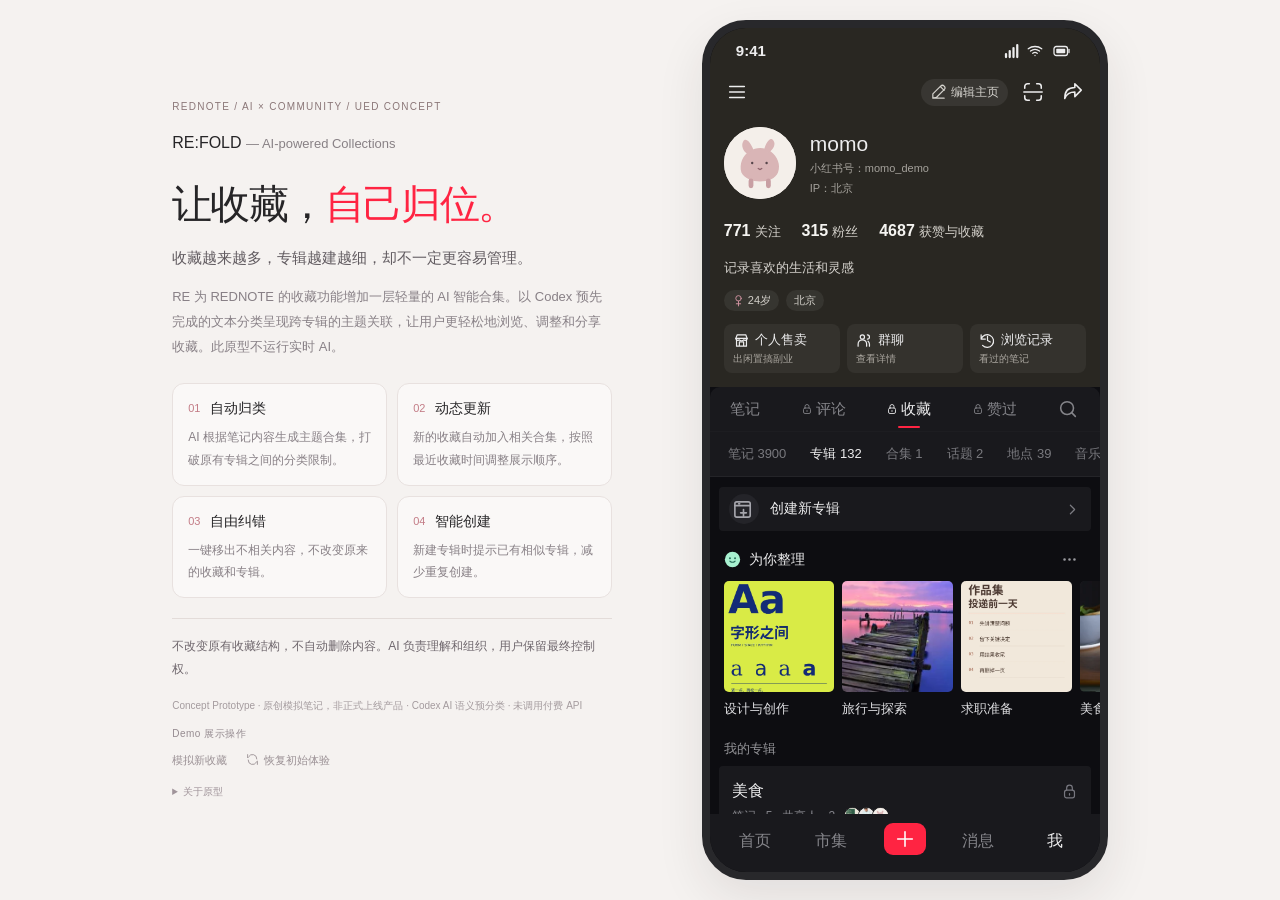
==== commit 6e9cc55b: "Simplify RE v0.9.1 snapshots, menus and native note reading" ====
--- a/index.html
+++ b/index.html
@@ -8,7 +8,7 @@
 <link rel="icon" href="assets/avatar.svg" type="image/svg+xml" />
 <link rel="stylesheet" href="styles.css" />
 </head>
-<body data-version="0.9">
+<body data-version="0.9.1">
 <div class="stage">
   <aside class="brief" aria-labelledby="projectTitle">
     <div class="eyebrow">REDNOTE / AI × COMMUNITY / UED CONCEPT</div>
@@ -24,11 +24,12 @@
     </div>
     <p class="design-principle">不改变原有收藏结构，不自动删除内容。AI 负责理解和组织，用户保留最终控制权。</p>
     <footer class="brief-footer">Concept Prototype · 原创模拟笔记，非正式上线产品<span id="classificationSource"></span></footer>
-    <div class="brief-actions"><button id="resetDemo" type="button">恢复初始体验</button></div>
+    <div class="demo-controls"><p class="demo-label">Demo 展示操作</p><div class="brief-actions"><button id="simulateDemo" type="button">模拟新收藏</button><button id="resetDemo" type="button">恢复初始体验</button></div><div id="demoPanel" hidden></div></div><details class="prototype-about"><summary>关于原型</summary><p>这是原创虚构内容的静态原型，分类由 Codex 按文本预先生成，不是实时 AI，未分析照片。分享为固定快照，好友仅本地模拟，不发送消息。绿色图标是概念标识，未接入官方点点服务。</p></details>
   </aside>
   <section class="phone" aria-label="小红书收藏智能合集交互模拟手机">
     <div class="status"><span>9:41</span><span class="signal" id="statusIcons" aria-label="蜂窝网络、无线网络、电池电量充足"></span></div>
     <main class="viewport" id="appScreen"><div class="no-results">正在加载收藏…</div></main>
+    <div id="noteReadBar" hidden></div>
     <nav class="tabbar"><button data-action="notice" data-value="本次只演示收藏页，首页未实现">首页</button><button data-action="notice" data-value="本次只演示收藏页，市集未实现">市集</button><button class="plus" data-action="notice" data-value="本次只演示收藏页，发布未实现" aria-label="发布"><span id="publishIcon"></span></button><button data-action="notice" data-value="本次只演示收藏页，消息未实现">消息</button><button class="current" data-action="home">我</button></nav>
     <div class="modalLayer" id="modalLayer"></div><div id="toastLayer"></div>
   </section>
@@ -56,6 +57,7 @@
  'album-add':'<rect x="3" y="4" width="16" height="16" rx="2"/><path d="M3 8h16M7 6h1m4 6v7m-3-3.5h6"/>',
  'wifi':'<path d="M3 9a15 15 0 0 1 18 0M6 12a10 10 0 0 1 12 0m-9 3a5 5 0 0 1 6 0m-3 3h.01"/>',
  'signal':'<path d="M4 16v4m5-8v8m5-12v12m5-16v16" stroke-width="3"/>',
+ 'comment':'<path d="M21 11a8 8 0 0 1-8 8H6l-4 3V11a8 8 0 0 1 8-8h3a8 8 0 0 1 8 8Z"/>',
  'heart':'<path d="M20.8 4.6a5.5 5.5 0 0 0-7.8 0L12 5.7l-1.1-1.1a5.5 5.5 0 0 0-7.8 7.8L12 21l8.8-8.6a5.5 5.5 0 0 0 0-7.8Z"/>',
  'battery':'<rect x="2" y="6" width="18" height="12" rx="3"/><path d="M22 10v4"/><rect x="5" y="9" width="12" height="6" rx="1" fill="currentColor" stroke="none"/>'
 });
@@ -83,8 +85,8 @@
 const KEY='refold-v05-experience-data';
 function stored(){if(location.hash.startsWith('#share='))return {};try{const value=JSON.parse(localStorage.getItem(KEY)||'{}');return value&&typeof value==='object'&&!Array.isArray(value)?value:{}}catch(_){return {}}}
 const persisted=stored();
-const S={page:'home',selectedGroup:null,selectedAlbum:null,selectedNote:null,createTitle:'',createDesc:'',createPublic:true,createShared:false,smartOn:persisted.smartOn!==false,hidden:persisted.hidden||[],pins:persisted.pins||[],exclude:persisted.exclude||{},savedNew:persisted.savedNew||[],savedTimes:persisted.savedTimes||{},extraAlbums:persisted.extraAlbums||[],saveClock:persisted.saveClock||400,toastUndo:null,order:Array.isArray(persisted.order)?persisted.order:null,manual:persisted.manual||{},removed:persisted.removed||[],editing:false,managing:false,selection:[],targets:[],dragId:null,liked:persisted.liked||[],comments:persisted.comments||{},pickerSelected:[],copies:persisted.copies||[]};
-function commit(){if(S.incomingShare)return;try{localStorage.setItem(KEY,JSON.stringify({...persisted,version:8,liked:S.liked,comments:S.comments,copies:S.copies,smartOn:S.smartOn,hidden:S.hidden,pins:[],order:S.order,manual:S.manual,removed:S.removed,exclude:S.exclude,savedNew:S.savedNew,savedTimes:S.savedTimes,extraAlbums:S.extraAlbums,saveClock:S.saveClock}))}catch(_){}}
+const S={page:'home',selectedGroup:null,selectedAlbum:null,selectedNote:null,createTitle:'',createDesc:'',createPublic:true,createShared:false,smartOn:persisted.smartOn!==false,hidden:persisted.hidden||[],pins:persisted.pins||[],exclude:persisted.exclude||{},savedNew:persisted.savedNew||[],savedTimes:persisted.savedTimes||{},extraAlbums:persisted.extraAlbums||[],saveClock:persisted.saveClock||400,toastUndo:null,order:Array.isArray(persisted.order)?persisted.order:null,manual:persisted.manual||{},removed:persisted.removed||[],editing:false,managing:false,selection:[],targets:[],dragId:null,liked:persisted.liked||[],comments:persisted.comments||{},pickerSelected:[],copies:persisted.copies||[],groupSharing:persisted.groupSharing||{}};
+function commit(){if(S.incomingShare)return;try{localStorage.setItem(KEY,JSON.stringify({...persisted,version:8,liked:S.liked,comments:S.comments,copies:S.copies,groupSharing:S.groupSharing,smartOn:S.smartOn,hidden:S.hidden,pins:[],order:S.order,manual:S.manual,removed:S.removed,exclude:S.exclude,savedNew:S.savedNew,savedTimes:S.savedTimes,extraAlbums:S.extraAlbums,saveClock:S.saveClock}))}catch(_){}}
 const asset=cover=>`assets/${cover}.webp`;
 const legacySaveBase=Math.max(...AI.notes.map(n=>Date.parse(n.savedAt)))+1000;
 const allNotes=()=>[...BASE_NOTES,...NEW_NOTES.filter(n=>S.savedNew.includes(n.id)).map(n=>{const stamp=S.savedTimes[n.id]?Date.parse(S.savedTimes[n.id]):legacySaveBase+S.savedNew.indexOf(n.id)*1000;return {...n,savedAt:new Date(stamp).toISOString(),stamp}})].filter(n=>!S.removed.includes(n.id));
@@ -100,17 +102,16 @@
 <div class="primary-tabs"><button data-action="notice" data-value="笔记标签非本次演示范围">笔记</button><button data-action="notice" data-value="评论标签非本次演示范围">${ico('lock','tiny')}评论</button><button class="active" aria-current="page" data-action="notice" data-value="当前为收藏页">${ico('lock','tiny')}收藏</button><button data-action="notice" data-value="赞过标签非本次演示范围">${ico('lock','tiny')}赞过</button><button aria-label="搜索收藏" data-action="notice" data-value="原生收藏搜索不在本次改版范围">${ico('search')}</button></div><div class="secondary-tabs"><button data-action="notice" data-value="笔记标签非本次演示范围">笔记 3900</button><button class="active" aria-current="page" data-action="notice" data-value="当前为专辑页">专辑 132</button>${['合集 1','话题 2','地点 39','音乐 1'].map(t=>`<button data-action="notice" data-value="此标签不在本次演示范围">${t}</button>`).join('')}</div>`}
 function smartTile(g){return `<div class="smart-tile ${S.dragId===g.id?'dragging':''}" data-id="${g.id}"><button data-action="group" data-id="${g.id}" aria-label="${S.editing?'拖动排序，或使用左右方向键调整：':'打开智能合集 '}${esc(g.name)}"><span class="tile-image"><img draggable="false" src="${asset(g.cover)}" alt="${esc(g.name)}"></span><span class="tile-name">${esc(g.name)}</span></button></div>`}
 function albumCard(a){return `<div class="album"><button class="albumbutton" data-action="album" data-id="${esc(a.id)}"><div class="albumhead"><span>${esc(a.name)}</span>${a.locked?`<span class="tiny-lock" aria-label="私密专辑">${ico('lock','small')}</span>`:''}</div><div class="albummeta"><span>笔记 · ${allNotes().filter(n=>n.original===a.id).length}</span>${a.shared?`<span>共享人 · ${a.shared}</span><span class="shared-avatars" aria-hidden="true">${Array.from({length:Math.min(a.shared,3)},(_,i)=>`<img src="${i===2?'assets/avatar.svg':asset(['design_brand','life_fashion'][i])}" alt="">`).join('')}</span>`:''}</div><div class="albumthumbs">${a.covers.slice(0,4).map(c=>`<span class="albumthumb"><img src="${asset(c)}" alt="${esc(a.name)} 专辑封面"></span>`).join('')}</div></button></div>`}
-function renderHome(){const gs=visibleGroups();return `${renderProfile()}<div class="entryrow"><button data-action="create"><span class="entryico">${ico('album-add')}</span>创建新专辑<span class="chevron">${ico('chevron','small')}</span></button></div>${S.smartOn?`<section aria-label="为你整理"><div class="section-head"><strong>为你整理</strong><button data-action="settings" aria-label="智能合集设置">${ico('more','small')}</button></div>${gs.length?`${S.editing?'<div class="sort-banner"><span>拖动调整顺序</span><button data-action="sort-done">完成</button></div>':''}<div class="shelf ${S.editing?'editing':''}" id="smartShelf">${gs.map(smartTile).join('')}</div>`:'<div class="shelf"><div class="shelf-empty">暂无显示的智能合集，可在设置中恢复。</div></div>'}</section>`:`<div class="smart-disabled"><span>智能合集已关闭</span><button data-action="settings" aria-label="智能合集设置">${ico('more','small')}</button></div>`}<div class="section-head albums-label"><strong>我的专辑</strong></div><div class="collection-list">${[...ALBUMS,...S.extraAlbums].map(albumCard).join('')}</div><div class="footer-mock" hidden data-classification-mode="${AI.mode}" data-classification-source="${AI.source}">${esc(AI.label())}</div>`}
+function renderHome(){const gs=visibleGroups();return `${renderProfile()}<div class="entryrow"><button data-action="create"><span class="entryico">${ico('album-add')}</span>创建新专辑<span class="chevron">${ico('chevron','small')}</span></button></div>${S.smartOn?`<section aria-label="为你整理"><div class="section-head"><strong><span class="ai-mark" role="img" aria-label="AI 整理概念标识"><svg viewBox="0 0 20 20" aria-hidden="true"><circle cx="10" cy="10" r="9" fill="#a8f0d0"/><circle cx="7" cy="8.5" r="1.15" fill="#266b58"/><circle cx="13" cy="8.5" r="1.15" fill="#266b58"/><path d="M7 12c1.7 1.4 4.3 1.4 6 0" stroke="#266b58" stroke-width="1.3" fill="none" stroke-linecap="round"/></svg></span>为你整理</strong><button data-action="settings" aria-label="智能合集设置">${ico('more','small')}</button></div>${gs.length?`${S.editing?sortBanner():''}<div class="shelf ${S.editing?'editing':''}" id="smartShelf">${gs.map(smartTile).join('')}</div>`:'<div class="shelf"><div class="shelf-empty">暂无显示的智能合集，可在设置中恢复。</div></div>'}</section>`:`<div class="smart-disabled"><span>智能合集已关闭</span><button data-action="settings" aria-label="智能合集设置">${ico('more','small')}</button></div>`}<div class="section-head albums-label"><strong>我的专辑</strong></div><div class="collection-list">${[...ALBUMS,...S.extraAlbums].map(albumCard).join('')}</div><div class="footer-mock" hidden data-classification-mode="${AI.mode}" data-classification-source="${AI.source}">${esc(AI.label())}</div>`}
 function noteCard(n){return `<button class="notecard ${S.selection.includes(n.id)?'selected':''}" data-action="${S.managing?'select-note':'note'}" data-id="${n.id}" ${S.managing?`aria-pressed="${S.selection.includes(n.id)}"`:''}><span class="note-image" style="aspect-ratio:${Number(n.ratio)>0?Number(n.ratio):.75}"><img src="${asset(n.cover)}" alt="${esc(n.title)}">${S.managing?`<span class="check-circle">${S.selection.includes(n.id)?ico('check','small'):''}</span>`:''}</span><span class="note-caption"><strong>${esc(n.title)}</strong><small>${esc(n.author?.name||n.original)}</small></span></button>`}
 function noteFlow(notes){return `<div class="masonry">${[0,1].map(col=>`<div class="note-column">${notes.filter((_,i)=>i%2===col).map(noteCard).join('')}</div>`).join('')}</div>`}
 function header(title,right=''){return `<div class="pagehead"><button aria-label="返回" data-action="home">${ico('back','big')}</button><strong>${esc(title)}</strong>${right||'<span></span>'}</div>`}
-function renderGroup(){const g=GROUPS.find(x=>x.id===S.selectedGroup);if(!g)return renderHome();const notes=groupNotes(g.id);const all=notes.length&&S.selection.length===notes.length;const copies=S.copies.filter(c=>c.sourceGroup===g.id&&c.sharingEnabled!==false);const friends=[...new Set(copies.flatMap(c=>c.friends||[]))];return `${S.managing?`<div class="pagehead"><button data-action="manage-exit" aria-label="退出管理">${ico('close')}</button><strong>已选择 ${S.selection.length} 篇</strong><button data-action="select-all">${all?'取消全选':'全选'}</button></div>`:`<div class="pagehead collection-nav"><button data-action="home" aria-label="返回">${ico('back','big')}</button><span></span><button data-action="share" aria-label="分享合集">${ico('share')}</button></div><div class="collection-heading"><h1>${esc(g.name)}</h1><button class="manage-pill" data-action="manage">管理</button></div><div class="collection-description" aria-hidden="true"></div><div class="collection-members"><button class="member-invite" data-action="share-invite"><span class="member-avatars">${(friends.length?friends.slice(0,3):['self']).map((id,i)=>`<img src="${picture('assets/author-'+(['home','travel','life'][i])+'.svg')}" alt="${id==='self'?'自己':'虚构好友'}">`).join('')}</span><span>邀请好友共享</span>${ico('chevron','tiny')}</button><span class="collection-count">笔记 · ${notes.length}</span></div>`}${notes.length?noteFlow(notes):'<div class="no-results">还没有笔记，添加一些喜欢的内容吧</div>'}${S.managing?`<div class="managebar"><button data-action="batch-remove" ${S.selection.length?'':'disabled'}>${ico('close')}移出本合集</button><button data-action="batch-add" ${S.selection.length?'':'disabled'}>${ico('folder-add')}加入其他合集</button><button data-action="batch-unsave" ${S.selection.length?'':'disabled'}>${ico('bookmark')}取消收藏</button></div>`:''}`}
+function renderGroup(){const g=GROUPS.find(x=>x.id===S.selectedGroup);if(!g)return renderHome();const notes=groupNotes(g.id);const all=notes.length&&S.selection.length===notes.length;const copy=collaborationCopy(g.id);const friends=collaborationEnabled(g.id)?copy?.friends||[]:[];return `${S.managing?`<div class="pagehead"><button data-action="manage-exit" aria-label="退出管理">${ico('close')}</button><strong>已选择 ${S.selection.length} 篇</strong><button data-action="select-all">${all?'取消全选':'全选'}</button></div>`:`<div class="pagehead collection-nav"><button data-action="home" aria-label="返回">${ico('back','big')}</button><span></span><button data-action="share" aria-label="${notes.length?'分享合集':'暂无笔记可分享'}" ${notes.length?'':'disabled'}>${ico('share')}</button></div><div class="collection-heading"><h1>${esc(g.name)}</h1><button class="manage-pill" data-action="manage">管理</button></div><div class="collection-description" aria-hidden="true"></div><div class="collection-members"><button class="member-invite" data-action="share-invite"><span class="member-avatars">${(friends.length?friends.slice(0,3):['self']).map((id,i)=>`<img src="${id==='self'?picture('assets/avatar.svg'):friendAvatar(DEMO_FRIENDS.find(f=>f.id===id)||{id})}" alt="${id==='self'?'自己':esc(DEMO_FRIENDS.find(f=>f.id===id)?.name||'虚构好友')}">`).join('')}</span><span>邀请好友共享</span>${ico('chevron','tiny')}</button><span class="collection-count">笔记 · ${notes.length}</span></div>`}${notes.length?noteFlow(notes):'<div class="no-results">还没有笔记，添加后即可分享。</div>'}${S.managing?`<div class="managebar"><button data-action="batch-remove" ${S.selection.length?'':'disabled'}>${ico('close')}移出本合集</button><button data-action="batch-add" ${S.selection.length?'':'disabled'}>${ico('folder-add')}加入其他合集</button><button data-action="batch-unsave" ${S.selection.length?'':'disabled'}>${ico('bookmark')}取消收藏</button></div>`:''}`}
 function renderAlbum(){const a=[...ALBUMS,...S.extraAlbums].find(a=>a.id===S.selectedAlbum);if(!a)return renderHome();const notes=allNotes().filter(n=>n.original===a.id);return `${header(a.name)}<div class="original-detail-title"><img src="${asset(a.covers[0])}" alt="${esc(a.name)}"><div><h2>${esc(a.name)}</h2><p>笔记 ${notes.length} · ${a.locked?'私密':'公开'}</p></div></div>${notes.length?noteFlow(notes):'<div class="no-results">这个模拟专辑暂时没有可演示的笔记。</div>'}`}
 function similarAlbums(name){const x=name.trim();if(x.length<2)return [];const pats=[/设计|平面|字体|排版|视觉|海报|作品集|创作|ui/i,/旅行|英国|韩国|欧洲|新西兰|首尔|游玩|攻略|旅游/i,/面试|求职|简历|秋招|笔试|校招|作品集/i,/美食|餐厅|咖啡|探店/i,/家居|软装|装修|房间|居住/i];const words=['视觉设计灵感','韩国','求职准备','美食','家居'];const tokens=pats.map((r,i)=>r.test(x)?words[i]:null).filter(Boolean);return ALBUMS.filter(a=>tokens.includes(a.name)||a.name.includes(x)||x.includes(a.name)).slice(0,4)}
 function matchHtml(){const sims=similarAlbums(S.createTitle);return sims.length?`<div class="matchbox">${ico('spark','tiny')}<span>发现 ${sims.length} 个相似专辑</span><span>·</span><button data-action="show-similar">查看</button></div>`:''}
 function renderCreate(){return `${header('新建专辑',`<button class="action" data-action="save-album" ${S.createTitle.trim()?'':'disabled'}>保存</button>`)}<div class="createform"><div class="form-fields"><div class="form-row"><label for="albumTitle">标题</label><input id="albumTitle" maxlength="32" value="${esc(S.createTitle)}" placeholder="为你的专辑添加一个标题" autocomplete="off"></div><div id="matchWrap" aria-live="polite">${matchHtml()}</div><div class="form-textarea"><label for="albumDesc">简介</label><textarea id="albumDesc" aria-label="专辑简介">${esc(S.createDesc)}</textarea></div></div><div class="setting"><span>公开我的专辑</span><button aria-label="公开我的专辑" role="switch" aria-checked="${S.createPublic}" class="switch ${S.createPublic?'on':''}" data-action="toggle-public"></button></div><p class="setting-help">关闭后，他人将无法查看你的专辑内容</p><div class="setting"><span>和好友共享专辑</span><button aria-label="和好友共享专辑" role="switch" aria-checked="${S.createShared}" class="switch ${S.createShared?'on':''}" data-action="toggle-shared"></button></div><p class="setting-help">开启后，你可以邀请好友编辑专辑内容</p></div>`}
-/* v0.9 ROUND 2 motion helpers. Insert before render() and keep the existing
-   rendering/data logic. See /tmp/v09-motion-integration.md. */
+/* Shared navigation, control and modal motion. */
 const MOTION = { page:230, sheet:290, select:140, sort:200, ease:'cubic-bezier(.22,.74,.25,1)' };
 const reducedMotion = () => !!(globalThis.matchMedia && matchMedia('(prefers-reduced-motion: reduce)').matches);
 function animateNative(element, frames, options) {
@@ -122,11 +123,12 @@
 function motionRoute() {
   const page=S.page;
   const detail=page==='note'?S.selectedNote:page==='shared'?S.sharedNote||'':page==='group'?S.selectedGroup:page==='album'?S.selectedAlbum:'';
-  const depth=page==='home'?0:page==='group'||page==='album'||page==='create'||page==='shared'&&!S.sharedNote?1:page==='share-picker'?3:2;
+  const depth=page==='home'?0:page==='group'||page==='album'||page==='create'||page==='shared'&&!S.sharedNote?1:2;
   return {key:page+':'+detail,depth};
 }
 function motionAfterRender() {
   const screen=E('appScreen'), route=motionRoute(), changed=previousMotionRoute&&route.key!==previousMotionRoute.key;
+  if(changed&&!S.toastUndo){clearTimeout(S.toastTimer);E('toastLayer').replaceChildren();}
   navigationMotion?.cancel(); navigationMotion=null;
   screen.classList.remove('page-enter','page-back');
   if(changed&&!reducedMotion()) {
@@ -253,15 +255,17 @@
 document.addEventListener('pointerup',endSheetDrag);document.addEventListener('pointercancel',endSheetDrag);
 
 
-function render(){const el=E('appScreen');const oldTop=el.scrollTop;const shelf=E('smartShelf');if(shelf)S.shelfScroll=shelf.scrollLeft;el.innerHTML=S.page==='home'?renderHome():S.page==='group'?renderGroup():S.page==='create'?renderCreate():S.page==='note'?renderNote():S.page==='picker'?renderPicker():S.page==='share-picker'?renderSharePicker():S.page==='shared'?renderShared():S.page==='friends'?renderFriendsSettings():renderAlbum();document.querySelector('.phone').dataset.page=S.page;document.querySelector('.tabbar').hidden=S.page!=='home';if(S.page==='home'){const rail=E('smartShelf');if(rail)rail.scrollLeft=S.shelfScroll||0}el.scrollTop=oldTop;motionAfterRender()}
+function render(){const el=E('appScreen');const oldTop=el.scrollTop;const shelf=E('smartShelf');if(shelf)S.shelfScroll=shelf.scrollLeft;el.innerHTML=S.page==='home'?renderHome():S.page==='group'?renderGroup():S.page==='create'?renderCreate():S.page==='note'?renderNote():S.page==='picker'?renderPicker():S.page==='shared'?renderShared():S.page==='friends'?renderFriendsSettings():renderAlbum();document.querySelector('.phone').dataset.page=S.page;document.querySelector('.tabbar').hidden=S.page!=='home';if(S.page==='home'){const rail=E('smartShelf');if(rail)rail.scrollLeft=S.shelfScroll||0}const reading=readNote();E('noteReadBar').hidden=!reading;E('noteReadBar').innerHTML=reading?renderNoteBar(reading):'';if(!E('demoPanel').hidden)renderDemoPanel();el.scrollTop=oldTop;motionAfterRender()}
 function go(page,id){const el=E('appScreen');if(S.page==='home'){S.homeScroll=el.scrollTop;S.shelfScroll=E('smartShelf')?.scrollLeft||0}S.managing=false;S.selection=[];S.editing=false;S.page=page;if(page==='group')S.selectedGroup=id;if(page==='album')S.selectedAlbum=id;closeModal(true);render();el.scrollTop=page==='home'?S.homeScroll||0:0}
 
-function sheet(inner,options={}){const motionContext=motionPrepareSheet();if(!E('modalLayer').firstChild)S.modalOpener=document.activeElement;E('modalLayer').innerHTML=`<div class="scrim" id="backdrop"><div class="sheet ${options.kind||''}" role="dialog" aria-modal="true" aria-label="${esc(options.label||(S.selectedNote?'笔记与收藏操作':'收藏操作'))}" tabindex="-1"><div class="handle" aria-label="向下滑动关闭"></div>${inner}${options.nativeClose?'':'<button class="close" data-action="close">关闭</button>'}</div></div>`;E('modalLayer').querySelector('.sheet').focus({preventScroll:true});motionSheetOpen(motionContext)}
+function sheet(inner,options={}){const motionContext=motionPrepareSheet();if(!E('modalLayer').firstChild)S.modalOpener=document.activeElement;E('modalLayer').innerHTML=`<div class="scrim" id="backdrop"><div class="sheet ${options.kind||''}" role="dialog" aria-modal="true" aria-label="${esc(options.label||(S.selectedNote?'笔记与收藏操作':'收藏操作'))}" tabindex="-1">${options.handle===false?'':'<div class="handle" aria-label="向下滑动关闭"></div>'}${inner}${options.nativeClose?'':'<button class="close" data-action="close">关闭</button>'}</div></div>`;E('modalLayer').querySelector('.sheet').focus({preventScroll:true});motionSheetOpen(motionContext)}
 function toast(msg,undo=null){const t=E('toastLayer');t.innerHTML=`<div class="toast" role="status"><span>${esc(msg)}</span>${undo?'<button data-action="undo">撤销</button>':''}</div>`;S.toastUndo=undo;clearTimeout(S.toastTimer);S.toastTimer=setTimeout(()=>{t.innerHTML='';S.toastUndo=null},4400)}
 function groupMenu(){settingsSheet()}
 
-function simulateSheet(){sheet(`<h3>模拟收藏一篇新笔记</h3><p>选择一篇笔记，体验收藏后的变化。</p>${NEW_NOTES.map(n=>`<button class="choice" data-action="save-note" data-id="${n.id}" ${allNotes().some(x=>x.id===n.id)?'disabled':''}><img src="${asset(n.cover)}" alt=""/><span><strong>${esc(n.title)}</strong><small>${allNotes().some(x=>x.id===n.id)?'已在模拟收藏中':'收藏这篇笔记'}</small></span><span class="arrow">${ico(allNotes().some(x=>x.id===n.id)?'check':'plus','small')}</span></button>`).join('')}`)}
-function settingsSheet(){sheet(`<h3>为你整理</h3><button class="choice" data-action="sort-start">调整合集顺序</button><button class="choice" data-action="sort-auto">按最近收藏排序${S.order?'':' · 当前'}</button><button class="choice" data-action="display-settings">管理显示的合集</button><button class="choice" data-action="smart-toggle">${S.smartOn?'关闭':'开启'}智能合集展示</button><button class="choice" data-action="simulate">模拟新收藏</button><button class="choice" data-action="about">关于原型</button>`)}
+function simulateSheet(){E('demoPanel').hidden=!E('demoPanel').hidden;if(!E('demoPanel').hidden)renderDemoPanel()}
+function renderDemoPanel(){E('demoPanel').innerHTML=`<div class="desktop-demo-picker">${NEW_NOTES.map(n=>`<button class="demo-note" data-action="save-note" data-id="${n.id}" ${allNotes().some(x=>x.id===n.id)?'disabled':''}><img src="${asset(n.cover)}" alt=""><span>${esc(n.title)}</span><small>${allNotes().some(x=>x.id===n.id)?'已收藏':'收藏'}</small></button>`).join('')}</div>`}
+function settingsSheet(){sheet(`<div class="action-sheet"><button class="action-row" data-action="sort-start">调整合集顺序</button><button class="action-row" data-action="display-settings">管理显示的合集</button><button class="action-row" data-action="smart-toggle">${S.smartOn?'关闭':'开启'}智能合集展示</button><button class="action-row action-cancel" data-action="close">取消</button></div>`,{kind:'home-settings-sheet',label:'智能合集设置',nativeClose:true,handle:false})}
+function sortBanner(){return '<div class="sort-banner"><span>拖动调整顺序</span><div class="sort-banner-actions"><button class="sort-default" data-action="sort-auto">恢复默认</button><button data-action="sort-done">完成</button></div></div>'}
 function displaySettings(){sheet(`<h3>管理显示的合集</h3><div class="visibility-list">${orderedGroups().map(g=>`<div class="visibility-row"><span>${esc(g.name)}</span><button data-action="visibility-toggle" data-id="${g.id}" class="switch ${S.hidden.includes(g.id)?'':'on'}" role="switch" aria-label="显示${esc(g.name)}" aria-checked="${!S.hidden.includes(g.id)}"></button></div>`).join('')}</div>`,{kind:'visibility-sheet',label:'管理显示的合集'})}
 function manageSheet(){sheet('<div class="action-sheet"><button class="action-row" data-action="add-notes">添加笔记</button><button class="action-row" data-action="manage-start">批量管理</button><button class="action-row action-cancel" data-action="close">取消</button></div>',{kind:'action-sheet-panel',label:'管理合集',nativeClose:true})}
 function similarSheet(){const sims=similarAlbums(S.createTitle);sheet(`<h3>已有的相似专辑</h3><p>AI 根据输入的标题识别相关主题。这些结果仅供参考，不会阻止你创建新的专辑。</p>${sims.map(a=>`<button class="choice" data-action="album" data-id="${esc(a.id)}"><img src="${asset(a.covers[0])}" alt=""/><span><strong>${esc(a.name)}</strong><small>${a.count} 篇收藏 · 原有专辑</small></span><span class="arrow">${ico('chevron','small')}</span></button>`).join('')}`)}
@@ -272,7 +276,7 @@
 function addToGroups(ids,groups){for(const group of groups){S.manual[group]=[...new Set([...(S.manual[group]||[]),...ids])];S.exclude[group]=(S.exclude[group]||[]).filter(id=>!ids.includes(id))}}
 function targetSheet(ids){S.targetSource=S.page==='group'?S.selectedGroup:S.page==='note'&&S.noteReturn?.page==='group'?S.noteReturn.group:null;S.pendingIds=ids.slice();S.targets=[];drawTargets()}
 function drawTargets(){sheet(`<h3>加入其他智能合集</h3>${GROUPS.filter(g=>g.id!==S.targetSource).map(g=>`<button class="choice ${S.targets.includes(g.id)?'selected':''}" aria-pressed="${S.targets.includes(g.id)}" data-action="target-group" data-id="${g.id}"><span>${esc(g.name)}</span><span class="arrow">${ico(S.targets.includes(g.id)?'check':'plus','small')}</span></button>`).join('')}<button class="primary-button" data-action="target-confirm" ${S.targets.length?'':'disabled'}>确认加入</button>`)}
-function startSort(preserveTouch=false){S.editing=true;closeModal(true);const rail=E('smartShelf');if(preserveTouch&&rail){rail.classList.add('editing');const banner=document.createElement('div');banner.className='sort-banner';banner.innerHTML='<span>拖动调整顺序</span><button data-action="sort-done">完成</button>';rail.before(banner);for(const tile of rail.querySelectorAll('.smart-tile'))tile.classList.toggle('dragging',tile.dataset.id===S.dragId)}else{render();E('smartShelf')?.scrollIntoView({block:'center'})}}
+function startSort(preserveTouch=false){S.editing=true;closeModal(true);const rail=E('smartShelf');if(preserveTouch&&rail){rail.classList.add('editing');const wrapper=document.createElement('div');wrapper.innerHTML=sortBanner();rail.before(wrapper.firstElementChild);for(const tile of rail.querySelectorAll('.smart-tile'))tile.classList.toggle('dragging',tile.dataset.id===S.dragId)}else{render();E('smartShelf')?.scrollIntoView({block:'center'})}}
 let gesture=null,suppressClickUntil=0,settlingSort=null;
 function sortSource(gestureState){return E('smartShelf')?.querySelector(`.smart-tile[data-id="${gestureState.id}"]`);}
 function createSortGhost(g) {
@@ -348,12 +352,25 @@
 function noteSheet(id){const n=AI.notes.find(n=>n.id===id);if(!n)return;S.noteReturn={page:S.page,group:S.selectedGroup,album:S.selectedAlbum,top:E('appScreen').scrollTop};S.selectedNote=id;S.page='note';closeModal(true);render();E('appScreen').scrollTop=0}
 function returnFromNote(){const back=S.noteReturn||{page:'home',top:0};S.page=back.page;S.selectedGroup=back.group;S.selectedAlbum=back.album;closeModal(true);render();E('appScreen').scrollTop=back.top}
 function picture(path){if(globalThis.RE_INLINE_PICTURES?.[path])return globalThis.RE_INLINE_PICTURES[path];return path?.startsWith('assets/')&&path.endsWith('.webp')?asset(path.slice(7,-5)):path||'assets/avatar.svg'}
-function renderNote(){const n=AI.notes.find(n=>n.id===S.selectedNote);if(!n)return '';const saved=allNotes().some(x=>x.id===n.id);const liked=S.liked.includes(n.id);const images=n.images?.length?n.images:[`assets/${n.cover}.webp`];return `<article class="note-detail"><div class="pagehead"><button data-action="note-back" aria-label="返回">${ico('back')}</button><div class="note-author"><img src="${picture(n.author?.avatar)}" alt=""><strong>${esc(n.author?.name||'拾光手记')}</strong></div><button data-action="note-menu" aria-label="笔记操作">${ico('more')}</button></div><div class="note-gallery" aria-label="笔记图片，可左右滑动">${images.map((image,i)=>`<img src="${picture(image)}" alt="${esc(n.title)} · ${i+1}">`).join('')}</div><div class="note-body"><h1>${esc(n.title)}</h1>${(n.body||n.description).split('\n\n').map(p=>`<p>${esc(p)}</p>`).join('')}</div><div class="note-tags">${n.tags.map(t=>`<span>#${esc(t)}</span>`).join('')}</div><div class="note-comments">${(S.comments[n.id]||[]).map(text=>`<p><strong>momo</strong> ${esc(text)}</p>`).join('')}</div><div class="note-meta">${esc((n.savedAt||'').slice(0,10))} · ${esc(n.author?.bio||'记录日常的小小发现')}</div><div class="note-interactions"><button data-action="note-like" class="${liked?'active':''}" aria-pressed="${liked}">${ico('heart','small')} ${Number(n.likes||36)+(liked?1:0)}</button><button data-action="note-save" class="${saved?'saved':''}" aria-pressed="${saved}">${ico('bookmark','small')}${saved?'已收藏':'收藏'}</button><button data-action="note-comment">${ico('edit','small')}写评论</button></div></article>`}
-function noteMenu(){const n=AI.notes.find(n=>n.id===S.selectedNote);if(!allNotes().some(x=>x.id===n.id)){sheet('<h3>笔记操作</h3><p>收藏这篇笔记后，可调整智能分类。</p>');return;}const group=S.noteReturn?.page==='group'?S.noteReturn.group:null;const member=group&&inGroup(n,group);sheet(`<h3>调整智能分类</h3>${member?`<button class="choice" data-action="note-exclude">移出当前合集</button>`:''}<button class="choice" data-action="note-add-other">加入其他智能合集</button><details class="classification"><summary>查看分类依据</summary><p>${esc(AI.reason(n.id,group))}</p></details><div class="note-source"><span>原收藏专辑</span><strong>${esc(n.originalAlbum)}</strong></div>`)}
+function readNote(){if(S.page==='note')return AI.notes.find(n=>n.id===S.selectedNote);if(S.page==='shared'&&S.sharedSnapshot?.noteIds.includes(S.sharedNote))return AI.notes.find(n=>n.id===S.sharedNote);return null}
+function renderReadingNote(n,backAction='note-back'){
+ const images=n.images?.length?n.images:[`assets/${n.cover}.webp`];
+ return `<article class="note-detail native-note"><div class="pagehead note-native-head"><button data-action="${backAction}" aria-label="返回">${ico('back')}</button><div class="note-author"><img src="${picture(n.author?.avatar)}" alt=""><strong>${esc(n.author?.name||'拾光手记')}</strong></div><span class="note-follow" aria-label="关注（静态展示）">关注</span><span class="note-share-display" aria-label="分享（静态展示）">${ico('share')}</span></div><div class="note-media"><div class="note-gallery" tabindex="0" aria-label="笔记图片，可左右滑动">${images.map((image,i)=>`<img src="${picture(image)}" alt="${esc(n.title)} · ${i+1}" draggable="false">`).join('')}</div><span class="gallery-pagination" aria-live="polite"><span class="gallery-index">1</span>/${images.length}</span></div><div class="note-body"><h1>${esc(n.title)}</h1>${(n.body||n.description).split('\n\n').map(p=>`<p>${esc(p)}</p>`).join('')}</div><div class="note-tags">${n.tags.map(t=>`<span>#${esc(t)}</span>`).join('')}</div><div class="note-meta">发布于 ${esc((n.savedAt||'').slice(0,10))}</div></article>`;
+}
+function renderNote(){const n=readNote();return n?renderReadingNote(n):''}
+function renderNoteBar(n){
+ const shared=S.page==='shared',liked=!shared&&S.liked.includes(n.id),saved=!shared&&allNotes().some(x=>x.id===n.id),likes=Number(n.likes||36),saves=Number(n.saves||Math.round(likes*.24)),comments=Number(n.commentCount||Math.round(likes*.035));
+ return `<div class="reading-interactions"><input class="reading-comment" readonly placeholder="说点什么…" aria-label="评论输入框（静态展示）"><span class="reading-metric ${liked?'active':''}" aria-label="点赞 ${likes+(liked?1:0)}（静态展示）">${ico('heart')}<span>${likes+(liked?1:0)}</span></span><span class="reading-metric ${saved?'active':''}" aria-label="收藏 ${saves}（静态展示）">${ico('bookmark')}<span>${saves}</span></span><span class="reading-metric" aria-label="评论 ${comments}（静态展示）">${ico('comment')}<span>${comments}</span></span></div>`;
+}
+function refreshGallery(rail){const label=rail.closest('.note-media')?.querySelector('.gallery-index');if(label)label.textContent=String(Math.max(1,Math.min(rail.querySelectorAll('img').length,Math.round(rail.scrollLeft/rail.clientWidth)+1)))}
+E('appScreen').addEventListener('scroll',event=>{if(event.target.matches('.note-gallery'))refreshGallery(event.target)},{capture:true,passive:true});
+E('appScreen').addEventListener('keydown',event=>{const rail=event.target.closest('.note-gallery');if(!rail||!['ArrowLeft','ArrowRight'].includes(event.key))return;event.preventDefault();rail.scrollBy({left:rail.clientWidth*(event.key==='ArrowRight'?1:-1),behavior:reducedMotion()?'auto':'smooth'})});
+
+
 function renderPicker(){const notes=allNotes();const available=notes.filter(n=>!inGroup(n,S.selectedGroup));const all=available.length>0&&available.every(n=>S.pickerSelected.includes(n.id));return `<div class="pagehead"><button data-action="picker-close" aria-label="关闭选择器">${ico('close')}</button><strong>所有帖子</strong><button data-action="picker-all">${all?'取消全选':'全选'}</button></div><div class="picker-grid">${notes.map(n=>{const already=inGroup(n,S.selectedGroup),selected=S.pickerSelected.includes(n.id);return `<button class="picker-card ${already?'already':selected?'selected':''}" data-action="picker-toggle" data-id="${n.id}" aria-label="${esc(n.title)}" aria-pressed="${selected}" ${already?'disabled':''}><img src="${asset(n.cover)}" alt="${esc(n.title)}"><span class="check-circle">${already||selected?ico('check','small'):''}</span>${already?'<span class="already-label">已加入</span>':''}</button>`}).join('')}</div><div class="picker-footer"><button data-action="picker-confirm" ${S.pickerSelected.length?'':'disabled'}>加入当前合集${S.pickerSelected.length?`（${S.pickerSelected.length}）`:''}</button></div>`}
 function leavePicker(){S.page='group';S.pickerSelected=[];render();E('appScreen').scrollTop=S.pickerTop||0}
 
-// Share only explicit snapshots of shipped simulated notes. Never share a live group.
+// Capture current membership on each share action; saved snapshots never follow live updates.
 const DEMO_FRIENDS=[{id:'lin',name:'林间同学',initial:'林'},{id:'qiao',name:'乔乔在路上',initial:'乔'},{id:'an',name:'小安慢慢来',initial:'安'}];
 function knownShareIds(ids){const valid=new Set(AI.notes.map(n=>n.id));return Array.isArray(ids)?[...new Set(ids.filter(id=>typeof id==='string'&&valid.has(id)))]:[]}
 function sharePayload(copy){return {v:1,name:copy.name,noteIds:knownShareIds(copy.noteIds)}}
@@ -379,19 +396,6 @@
   S.sharedSnapshot={name:payload.name,noteIds:ids};
  }catch(_){S.sharedSnapshot=null;S.shareError=true}
 }
-function renderSharePicker(){
- const candidates=AI.notes.filter(n=>(S.shareCandidates||[]).includes(n.id));const selected=S.shareSelected||[];
- return `<div class="pagehead"><button data-action="share-cancel" aria-label="退出分享选择">${ico('close')}</button><strong>选择分享的笔记</strong><button data-action="share-all" ${candidates.length?'':'disabled'}>${selected.length===candidates.length&&candidates.length?'取消全选':'全选'}</button></div><p class="copy-note">仅分享本次勾选的内容，不包含未来新增收藏</p><div class="picker-grid">${candidates.map(n=>`<button class="picker-card ${selected.includes(n.id)?'selected':''}" data-action="share-select" data-id="${n.id}" aria-label="分享 ${esc(n.title)}" aria-pressed="${selected.includes(n.id)}"><img src="${asset(n.cover)}" alt="${esc(n.title)}"><span class="check-circle">${selected.includes(n.id)?ico('check','small'):''}</span></button>`).join('')}</div>${candidates.length?'':'<div class="no-results">当前合集没有可分享的笔记</div>'}<div class="picker-footer"><button class="primary-button" data-action="share-confirm" ${selected.length?'':'disabled'}>确认分享 ${selected.length} 篇</button></div>`;
-}
-function cancelShareSelection(){
- const back=S.shareReturn;S.shareSelected=[];closeModal(true);S.page=back?.page||'group';render();E('appScreen').scrollTop=back?.top||0;
-}
-function createShareSnapshot(){
- const ids=knownShareIds((S.shareSelected||[]).filter(id=>(S.shareCandidates||[]).includes(id)));if(!ids.length)return null;
- const group=GROUPS.find(g=>g.id===S.selectedGroup);if(!group)return null;
- const copy={id:'share-'+Date.now().toString(36)+'-'+Math.random().toString(36).slice(2,7),name:group.name+' · 共享副本',sourceGroup:group.id,noteIds:ids,friends:[],createdAt:new Date().toISOString()};
- S.copies=[...(S.copies||[]),copy];S.activeCopy=copy.id;commit();cancelShareSelection();return copy;
-}
 function activeSharedCopy(){return (S.copies||[]).find(c=>c.id===S.activeCopy)}
 function showSharedPreview(copy){
  S.sharedSnapshot=sharePayload(copy);S.sharedNote=null;S.sharedTop=0;
@@ -404,11 +408,9 @@
 function renderShared(){
  const snapshot=S.sharedSnapshot;
  if(!snapshot)return `<div class="pagehead"><button data-action="share-exit" aria-label="关闭预览">${ico('close')}</button><strong>分享预览</strong><span></span></div><div class="no-results">这个演示链接无效或内容已不适用。请向分享者获取新的链接。</div>`;
- const notes=AI.notes.filter(n=>snapshot.noteIds.includes(n.id));
- if(S.sharedNote){
-  const n=notes.find(n=>n.id===S.sharedNote);if(n){const author=n.author?.name||'RE 模拟作者';return `<article class="note-detail"><div class="pagehead"><button data-action="shared-note-back" aria-label="返回共享预览">${ico('back')}</button><strong>${esc(author)}</strong><span></span></div><div class="note-gallery">${(n.images?.length?n.images:[asset(n.cover)]).map(src=>`<img src="${picture(src)}" alt="${esc(n.title)}">`).join('')}</div><div class="note-body"><h2>${esc(n.title)}</h2>${(n.body||n.description).split('\n\n').map(p=>`<p>${esc(p)}</p>`).join('')}<div class="note-tags">${n.tags.map(t=>`<span>#${esc(t)}</span>`).join('')}</div></div><p class="copy-note">共享副本中的原创模拟笔记 · 只读预览</p></article>`}
- }
- return `<div class="pagehead"><button data-action="share-exit" aria-label="关闭共享预览">${ico('back')}</button><strong>${esc(snapshot.name)}</strong><span></span></div><section class="share-preview"><p class="detail-stat">${notes.length} 篇笔记 · 共享预览</p><p class="copy-note">这是已确认内容的静态副本，不会随个人收藏更新</p><div class="masonry">${[0,1].map(col=>`<div class="note-column">${notes.filter((_,i)=>i%2===col).map(n=>`<button class="notecard" data-action="shared-note" data-id="${n.id}"><span class="note-image" style="aspect-ratio:${Number(n.ratio)>0?Number(n.ratio):.75}"><img src="${asset(n.cover)}" alt="${esc(n.title)}"></span><span class="note-caption"><strong>${esc(n.title)}</strong><small>${esc(n.author?.name||'RE 模拟作者')}</small></span></button>`).join('')}</div>`).join('')}</div><div class="share-link"><input aria-label="演示分享链接" readonly value="${esc(shareURL(snapshot))}"><a href="${esc(shareURL(snapshot))}" target="_blank" rel="noopener">在新页面打开</a></div></section>`;
+ const notes=snapshot.noteIds.map(id=>AI.notes.find(n=>n.id===id)).filter(Boolean);
+ if(S.sharedNote){const n=notes.find(n=>n.id===S.sharedNote);if(n)return renderReadingNote(n,'shared-note-back')}
+ return `<div class="pagehead"><button data-action="share-exit" aria-label="关闭共享预览">${ico('back')}</button><strong>${esc(snapshot.name)}</strong><span></span></div><section class="share-preview"><p class="detail-stat">${notes.length} 篇笔记 · 共享预览</p><p class="copy-note">这是分享时的静态副本，不会随个人收藏更新</p><div class="masonry">${[0,1].map(col=>`<div class="note-column">${notes.filter((_,i)=>i%2===col).map(n=>`<button class="notecard" data-action="shared-note" data-id="${n.id}"><span class="note-image" style="aspect-ratio:${Number(n.ratio)>0?Number(n.ratio):.75}"><img src="${asset(n.cover)}" alt="${esc(n.title)}"></span><span class="note-caption"><strong>${esc(n.title)}</strong><small>${esc(n.author?.name||'RE 模拟作者')}</small></span></button>`).join('')}</div>`).join('')}</div><div class="share-link"><input aria-label="演示分享链接" readonly value="${esc(shareURL(snapshot))}"><a href="${esc(shareURL(snapshot))}" target="_blank" rel="noopener">在新页面打开</a></div></section>`;
 }
 /* v0.9: native share surface, scoped snapshots and local-only collaborators. */
 Object.assign(iconPaths, {
@@ -424,118 +426,110 @@
 if(!DEMO_FRIENDS.some(f=>f.id==='he'))DEMO_FRIENDS.push({id:'he',name:'阿禾手记'},{id:'yu',name:'小鱼的周末'});
 const SHARE_CHANNELS=[{id:'native',name:'系统分享',icon:'share-system',color:'system'},{id:'wechat',name:'微信',icon:'wechat',color:'wechat'},{id:'moments',name:'朋友圈',icon:'moments',color:'moments'},{id:'qq',name:'QQ',icon:'qq',color:'qq'},{id:'weibo',name:'微博',icon:'weibo',color:'weibo'}];
 function friendAvatar(friend){return picture('assets/'+(FRIEND_AVATARS[friend.id]||'author-life')+'.svg')}
-function latestGroupCopy(){const copies=(S.copies||[]).filter(c=>c.sourceGroup===S.selectedGroup&&knownShareIds(c.noteIds).length);return copies[copies.length-1]}
-function confirmedShareCopy(){const copy=activeSharedCopy();return copy?.sourceGroup===S.selectedGroup&&knownShareIds(copy.noteIds).length?copy:null}
-function shareSheet(){
- const group=GROUPS.find(g=>g.id===S.selectedGroup);if(!group)return;
- sheet(`<section class="native-share"><div class="share-head"><h3>分享至</h3><button class="share-close" data-action="close" aria-label="关闭分享">${ico('close')}</button></div><div class="share-friend-row" aria-label="虚构好友，横向滑动">${DEMO_FRIENDS.map(f=>`<button class="share-person" data-action="share-friend" data-id="${f.id}"><img class="share-avatar" src="${friendAvatar(f)}" alt=""><span>${esc(f.name)}</span><small>演示好友</small></button>`).join('')}</div><div class="share-channel-row" aria-label="分享渠道">${SHARE_CHANNELS.map(c=>`<button class="share-channel" data-action="share-channel" data-id="${c.id}"><span class="channel-icon ${c.color}">${ico(c.icon)}</span><span>${c.name}</span><small>${c.id==='native'?'系统菜单':'本地演示'}</small></button>`).join('')}</div><div class="share-actions"><button class="share-tool" data-action="share-channel" data-id="edit"><span class="channel-icon">${ico('edit')}</span><span>编辑分享内容</span></button><button class="share-tool" data-action="share-channel" data-id="copy"><span class="channel-icon">${ico('copy')}</span><span>复制链接</span></button><button class="share-tool" data-action="share-channel" data-id="save"><span class="channel-icon">${ico('folder-add')}</span><span>共享副本</span></button></div><p class="share-scope-note">${confirmedShareCopy()?`当前范围：${knownShareIds(confirmedShareCopy().noteIds).length} 篇已确认笔记`:'选择分享操作后，确认要分享的笔记范围'}</p></section>`,{kind:'native-share-sheet',label:'分享至',nativeClose:true});
-}
-function startShareSelection(purpose){
- const group=GROUPS.find(g=>g.id===S.selectedGroup);if(!group)return;
- S.sharePurpose=purpose;S.shareSelected=[];S.shareCandidates=groupNotes(group.id).map(n=>n.id);
- S.shareReturn={page:S.page,group:S.selectedGroup,top:E('appScreen').scrollTop};
- closeModal(true);S.page='share-picker';S.managing=false;S.selection=[];render();E('appScreen').scrollTop=0;
-}
-function requestShareAction(action,friendId=null){
- const copy=confirmedShareCopy();S.shareRequest={action,friendId};
- if(action==='edit'){
-  startShareSelection('native-action');
-  if(copy){S.shareSelected=knownShareIds(copy.noteIds).filter(id=>S.shareCandidates.includes(id));render()}
-  return;
- }
- if(copy){performShareAction(copy,action,friendId);return}
- startShareSelection('native-action');
-}
+
+
+
+
 function copySheet(copy){
  if(!copy)return;S.activeCopy=copy.id;
- sheet(`<section class="snapshot-sheet"><h3>${esc(copy.name)}</h3><p>${knownShareIds(copy.noteIds).length} 篇已确认笔记 · 不包含后续新增收藏</p><div class="share-link" data-copy-status="idle"><input aria-label="演示分享链接" readonly value="${esc(shareURL(copy))}"><a href="${esc(shareURL(copy))}" target="_blank" rel="noopener">打开演示链接</a></div><div class="snapshot-actions"><button class="choice" data-action="copy-preview">${ico('share')}预览副本</button><button class="choice" data-action="copy-link">${ico('copy')}复制链接</button><button class="choice" data-action="copy-invite">${ico('people')}共享专辑设置</button><button class="choice" data-action="share-edit-copy">${ico('edit')}编辑分享范围</button></div><p class="share-status">${copy.sharingEnabled===false||!(copy.friends||[]).length?'暂未与好友共同整理':'本地模拟共享给：'+DEMO_FRIENDS.filter(f=>(copy.friends||[]).includes(f.id)).map(f=>esc(f.name)).join('、')}</p><p>静态演示副本，好友操作仅在本机模拟，不发送消息。</p></section>`,{kind:'native-snapshot-sheet',label:'已确认的共享副本'});
+ sheet(`<section class="snapshot-sheet"><h3>${esc(copy.name)}</h3><p>${knownShareIds(copy.noteIds).length} 篇静态快照 · 后续新增不会同步</p><div class="share-link" data-copy-status="idle"><input aria-label="演示分享链接" readonly value="${esc(shareURL(copy))}"><a href="${esc(shareURL(copy))}" target="_blank" rel="noopener">打开演示链接</a></div><div class="snapshot-actions"><button class="choice" data-action="copy-preview">${ico('share')}预览副本</button><button class="choice" data-action="copy-link">${ico('copy')}复制链接</button><button class="choice" data-action="copy-invite">${ico('people')}共享专辑设置</button></div><p class="share-status">${copy.sharingEnabled===false||!(copy.friends||[]).length?'暂未与好友共同整理':'本地模拟共享给：'+DEMO_FRIENDS.filter(f=>(copy.friends||[]).includes(f.id)).map(f=>esc(f.name)).join('、')}</p><p>静态演示副本，好友操作仅在本机模拟，不发送消息。</p></section>`,{kind:'native-snapshot-sheet',label:'共享快照'});
 }
 function markCopyStatus(status){S.lastCopyStatus=status;document.querySelector('.phone').dataset.copyStatus=status;document.querySelector('.share-link')?.setAttribute('data-copy-status',status)}
 async function copyShareLink(copy){
  if(!copy)return;const link=shareURL(copy);markCopyStatus('pending');
  try{
   if(!navigator.clipboard?.writeText)throw new Error('Clipboard unavailable');
-  await navigator.clipboard.writeText(link);markCopyStatus('copied');closeModal();toast('链接已复制，仅包含已确认的笔记');return;
+  await navigator.clipboard.writeText(link);markCopyStatus('copied');closeModal();toast('链接已复制，仅包含快照中的笔记');return;
  }catch(_){/* Keep an honest selectable fallback if clipboard permissions are unavailable. */}
  copySheet(copy);const input=document.querySelector('.share-link input');input?.focus();input?.select();input?.setSelectionRange(0,link.length);
  let copied=false;try{copied=!!document.execCommand?.('copy')}catch(_){}
- if(copied){markCopyStatus('copied');closeModal();toast('链接已复制，仅包含已确认的笔记')}
+ if(copied){markCopyStatus('copied');closeModal();toast('链接已复制，仅包含快照中的笔记')}
  else{markCopyStatus('manual');toast('浏览器未允许自动复制，请长按链接复制或打开预览')}
 }
 async function systemShare(copy){
  if(!copy)return;
- const data={title:copy.name,text:'RE 智能收藏 · 已确认内容的静态副本',url:shareURL(copy)};
+ const data={title:copy.name,text:'RE 智能收藏 · 当前笔记的静态快照',url:shareURL(copy)};
  let supported=typeof navigator.share==='function';
  if(supported&&typeof navigator.canShare==='function'){try{supported=navigator.canShare(data)}catch(_){supported=false}}
  if(!supported){await copyShareLink(copy);return}
  try{await navigator.share(data);closeModal(true);toast('已交由系统处理分享')}
  catch(error){if(error?.name==='AbortError'){toast('已取消系统分享');return}await copyShareLink(copy)}
 }
+
+
+
+
+
+function friendSheet(copy){openFriendsSettings(copy)}
+function drawFriends(){render()}
+
+function collaborationCopy(groupId){
+ const setting=S.groupSharing[groupId];
+ if(setting)return (S.copies||[]).find(c=>c.id===setting.copyId)||null;
+ const legacy=(S.copies||[]).filter(c=>c.sourceGroup===groupId&&(c.collaborationConfigured||c.sharingEnabled!==undefined||(c.friends||[]).length));
+ return legacy[legacy.length-1]||null;
+}
+function collaborationEnabled(groupId){const setting=S.groupSharing[groupId];const copy=collaborationCopy(groupId);return setting?setting.enabled===true:!!copy&&copy.sharingEnabled!==false}
+function createGroupSnapshot(){
+ const group=GROUPS.find(g=>g.id===S.selectedGroup),ids=groupNotes(S.selectedGroup).map(n=>n.id);
+ if(!group||!ids.length){toast('当前合集暂无笔记，添加后即可分享');return null}
+ if(S.page==='group')S.shareReturn={page:'group',group:S.selectedGroup,top:E('appScreen').scrollTop};
+ const copy={id:'share-'+Date.now().toString(36)+'-'+Math.random().toString(36).slice(2,7),name:group.name+' · 共享副本',sourceGroup:group.id,noteIds:ids.slice(),friends:[],createdAt:new Date().toISOString()};
+ S.copies.push(copy);S.activeCopy=copy.id;commit();return copy;
+}
+function shareSheet(){
+ const group=GROUPS.find(g=>g.id===S.selectedGroup),count=groupNotes(S.selectedGroup).length;if(!group)return;
+ if(!count){toast('当前合集暂无笔记，添加后即可分享');return}
+ sheet(`<section class="native-share"><div class="share-head"><h3>分享至</h3><button class="share-close" data-action="close" aria-label="关闭分享">${ico('close')}</button></div><div class="share-friend-row" aria-label="虚构好友，横向滑动">${DEMO_FRIENDS.map(f=>`<button class="share-person" data-action="share-friend" data-id="${f.id}"><img class="share-avatar" src="${friendAvatar(f)}" alt=""><span>${esc(f.name)}</span><small>本地模拟</small></button>`).join('')}</div><div class="share-channel-row" aria-label="分享渠道">${SHARE_CHANNELS.map(c=>`<button class="share-channel" data-action="share-channel" data-id="${c.id}" aria-label="${c.name}：系统分享或复制链接"><span class="channel-icon ${c.color}">${ico(c.icon)}</span><span>${c.name}</span><small>系统 / 链接</small></button>`).join('')}</div><div class="share-actions"><button class="share-tool" data-action="share-channel" data-id="copy"><span class="channel-icon">${ico('copy')}</span><span>复制链接</span></button></div><p class="share-scope-note">分享当前 ${count} 篇笔记，后续新增不会自动同步。</p></section>`,{kind:'native-share-sheet',label:'分享至',nativeClose:true});
+}
+function requestShareAction(action,friendId=null){const copy=createGroupSnapshot();if(copy)performShareAction(copy,action,friendId)}
 function performShareAction(copy,action,friendId){
  S.activeCopy=copy.id;
  if(action==='copy'){copyShareLink(copy);return}
- if(action==='native'){systemShare(copy);return}
- if(action==='edit'||action==='save'){copySheet(copy);return}
- const friend=DEMO_FRIENDS.find(f=>f.id===friendId),channel=SHARE_CHANNELS.find(c=>c.id===action);
- if(action!=='friend'&&!channel)return;
- S.demoShare={copyId:copy.id,action,friendId:friend?.id||null};
- const destination=friend?.name||channel.name;
- sheet(`<h3>本地分享演示</h3><p>将 ${knownShareIds(copy.noteIds).length} 篇已确认笔记的副本分享至「${esc(destination)}」。</p><p>这是本地模拟演示，不连接${friend?'真实好友':'第三方平台'}，不会发送邀请或消息。</p><button class="primary-button" data-action="share-demo-confirm">确认本地演示</button>`,{kind:'native-demo-sheet',label:'确认本地分享演示'});
+ if(action==='friend'){
+  const friend=DEMO_FRIENDS.find(f=>f.id===friendId);if(!friend)return;
+  copy.demoShares=[...(copy.demoShares||[]),{channel:'friend',friendId:friend.id,at:new Date().toISOString()}];commit();closeModal();
+  toast(`已记录与「${friend.name}」分享的本地模拟 · 未发送消息`);return;
+ }
+ if(SHARE_CHANNELS.some(c=>c.id===action))systemShare(copy);
 }
 function openFriendsSettings(copy){
  const group=GROUPS.find(g=>g.id===S.selectedGroup);if(!group)return;
- copy=copy||latestGroupCopy();S.friendsReturn={page:S.page==='friends'?'group':S.page,top:E('appScreen').scrollTop};S.friendBaseline=cloneData(S.copies||[]);
- S.friendCopyId=copy?.id||null;S.activeCopy=copy?.id||S.activeCopy;S.friendSelection=[...(copy?.friends||[])];S.friendEnabled=copy?copy.sharingEnabled!==false:false;
+ copy=copy||collaborationCopy(group.id);S.friendsReturn={page:S.page==='friends'?'group':S.page,top:E('appScreen').scrollTop};
+ S.friendCopyId=copy?.id||null;S.friendSelection=[...(copy?.friends||[])];S.friendEnabled=collaborationEnabled(group.id);
  closeModal(true);S.page='friends';render();E('appScreen').scrollTop=0;
 }
 function renderFriendsSettings(){
- const group=GROUPS.find(g=>g.id===S.selectedGroup);const copy=(S.copies||[]).find(c=>c.id===S.friendCopyId);const selection=S.friendSelection||[];
- return `<section class="friends-settings"><div class="friends-head"><button data-action="friends-cancel">取消</button><strong>共享专辑</strong><button class="done" data-action="friends-done">完成</button></div><div class="friends-album-name"><span>专辑名称</span><strong>${esc(group?.name||'共享副本')}</strong></div><div class="friends-switch-row"><span>和好友共享专辑</span><button class="switch ${S.friendEnabled?'on':''}" role="switch" aria-label="和好友共享专辑" aria-checked="${S.friendEnabled}" data-action="friends-toggle"></button></div><p class="friends-status">${copy?`共享范围：${knownShareIds(copy.noteIds).length} 篇已确认笔记`:'完成设置时，将先确认共享的笔记范围'}</p><div class="native-friend-list" aria-label="虚构好友">${DEMO_FRIENDS.map(f=>`<button class="native-friend ${S.friendEnabled&&selection.includes(f.id)?'selected':''}" data-action="friend-toggle" data-id="${f.id}" aria-pressed="${S.friendEnabled&&selection.includes(f.id)}" ${S.friendEnabled?'':'disabled'}><img src="${friendAvatar(f)}" alt=""><span>${esc(f.name)}</span><span class="check-circle">${S.friendEnabled&&selection.includes(f.id)?ico('check','small'):''}</span></button>`).join('')}</div><p class="friends-disclaimer">个人 AI 合集保持私密。只共享你确认的静态副本，后续收藏不会自动加入。<br>好友均为虚构，完成后仅保存本地模拟结果，不会发送真实消息。</p>${copy?'<button class="friends-range" data-action="friends-edit-scope">编辑共享笔记范围</button>':''}</section>`;
+ const group=GROUPS.find(g=>g.id===S.selectedGroup),count=groupNotes(S.selectedGroup).length,selection=S.friendSelection||[];
+ return `<section class="friends-settings"><div class="friends-head"><button data-action="friends-cancel">取消</button><strong>共享专辑</strong><button class="done" data-action="friends-done" ${S.friendEnabled&&!count?'disabled':''}>完成</button></div><div class="friends-album-name"><span>专辑名称</span><strong>${esc(group?.name||'共享副本')}</strong></div><div class="friends-switch-row"><span>和好友共享专辑</span><button class="switch ${S.friendEnabled?'on':''}" role="switch" aria-label="和好友共享专辑" aria-checked="${S.friendEnabled}" data-action="friends-toggle"></button></div><p class="friends-status">${count?`共享当前 ${count} 篇笔记的静态副本，后续新增不会自动同步。`:'当前合集暂无笔记，请先添加笔记再开启共享。'}</p><div class="native-friend-list" aria-label="虚构好友">${DEMO_FRIENDS.map(f=>`<button class="native-friend ${S.friendEnabled&&selection.includes(f.id)?'selected':''}" data-action="friend-toggle" data-id="${f.id}" aria-pressed="${S.friendEnabled&&selection.includes(f.id)}" ${S.friendEnabled?'':'disabled'}><img src="${friendAvatar(f)}" alt=""><span>${esc(f.name)}</span><span class="check-circle">${S.friendEnabled&&selection.includes(f.id)?ico('check','small'):''}</span></button>`).join('')}</div><p class="friends-disclaimer">好友均为虚构，完成后仅保存本地模拟结果，不会发送真实消息。个人合集与原专辑保持不变。</p></section>`;
 }
 function cancelFriendsSettings(){const back=S.friendsReturn;S.friendSelection=[];S.page=back?.page||'group';render();E('appScreen').scrollTop=back?.top||0}
-function finishFriendsSettings(copy){
- const baseline=cloneData(S.friendBaseline||S.copies||[]);
- if(copy){copy.sharingEnabled=!!S.friendEnabled;copy.friends=S.friendEnabled?DEMO_FRIENDS.filter(f=>S.friendSelection.includes(f.id)).map(f=>f.id):[];S.activeCopy=copy.id;commit()}
- const enabled=S.friendEnabled,count=copy?.friends?.length||0;cancelFriendsSettings();
- toast(enabled?`已保存 ${count} 位好友的本地模拟共享 · 未发送消息`:'已关闭本地好友共享 · 个人合集保持私密',()=>{const original=baseline.find(c=>c.id===copy?.id);S.copies=S.copies.filter(c=>c.id!==copy?.id);if(original)S.copies.push(original);commit();render()});
-}
-function friendSheet(copy){openFriendsSettings(copy)}
-function drawFriends(){render()}
+function finishFriendsSettings(){
+ const groupId=S.selectedGroup,hadSetting=Object.prototype.hasOwnProperty.call(S.groupSharing,groupId),before=cloneData(S.groupSharing[groupId]||null);let copy=null;
+ if(S.friendEnabled){copy=createGroupSnapshot();if(!copy)return;copy.collaborationConfigured=true;copy.sharingEnabled=true;copy.friends=DEMO_FRIENDS.filter(f=>S.friendSelection.includes(f.id)).map(f=>f.id)}
+ S.groupSharing[groupId]={enabled:!!S.friendEnabled,copyId:copy?.id||S.friendCopyId||null};commit();
+ const enabled=S.friendEnabled,count=copy?.friends.length||0;cancelFriendsSettings();
+ toast(enabled?`已保存 ${count} 位好友的本地模拟共享 · 未发送消息`:'已关闭本地好友共享 · 个人合集保持不变',()=>{if(hadSetting)S.groupSharing[groupId]=before;else delete S.groupSharing[groupId];if(copy)S.copies=S.copies.filter(c=>c.id!==copy.id);commit();render()});
+}
 
 function onAction(a,id,node){switch(a){
  case 'share':shareSheet();break;
  case 'share-close':closeModal();break;
- case 'share-channel':if(['native','wechat','moments','qq','weibo','copy','edit','save'].includes(id))requestShareAction(id);break;
+ case 'share-channel':if(['native','wechat','moments','qq','weibo','copy'].includes(id))requestShareAction(id);break;
  case 'share-friend':if(DEMO_FRIENDS.some(f=>f.id===id))requestShareAction('friend',id);break;
  case 'share-invite':openFriendsSettings();break;
- case 'share-select':{if(!(S.shareCandidates||[]).includes(id))return;S.shareSelected=S.shareSelected.includes(id)?S.shareSelected.filter(x=>x!==id):[...S.shareSelected,id];render();break}
- case 'share-all':S.shareSelected=S.shareSelected.length===S.shareCandidates.length?[]:S.shareCandidates.slice();render();break;
- case 'share-cancel':cancelShareSelection();break;
- case 'share-confirm':{const purpose=S.sharePurpose,request=S.shareRequest,copy=createShareSnapshot();if(!copy)return;if(purpose==='friends-save'){S.friendCopyId=copy.id;finishFriendsSettings(copy)}else if(purpose==='friends-range'){S.friendCopyId=copy.id;render();toast('共享范围已确认，点击完成保存设置')}else if(purpose==='native-action'){performShareAction(copy,request?.action||'save',request?.friendId)}else copySheet(copy);break}
- case 'share-edit-copy':requestShareAction('edit');break;
  case 'share-open-copy':{const copy=(S.copies||[]).find(c=>c.id===id);if(copy){S.activeCopy=id;copySheet(copy)}break}
  case 'copy-preview':showSharedPreview(activeSharedCopy());break;
  case 'copy-link':copyShareLink(activeSharedCopy());break;
  case 'copy-invite':openFriendsSettings(activeSharedCopy());break;
- case 'share-demo-confirm':{const pending=S.demoShare,copy=(S.copies||[]).find(c=>c.id===pending?.copyId);if(!copy)return;copy.demoShares=[...(copy.demoShares||[]),{channel:pending.action,friendId:pending.friendId,at:new Date().toISOString()}];S.demoShare=null;commit();closeModal(true);toast('已记录本地模拟分享 · 未发送真实消息');break}
  case 'friends-cancel':cancelFriendsSettings();break;
- case 'friends-toggle':S.friendEnabled=!S.friendEnabled;render();break;
+ case 'friends-toggle':if(!S.friendEnabled&&!groupNotes(S.selectedGroup).length){toast('当前合集暂无笔记，添加后即可共享');break}S.friendEnabled=!S.friendEnabled;render();break;
  case 'friend-toggle':if(S.friendEnabled&&DEMO_FRIENDS.some(f=>f.id===id)){S.friendSelection=S.friendSelection.includes(id)?S.friendSelection.filter(x=>x!==id):[...S.friendSelection,id];render()}break;
- case 'friends-done':{const copy=(S.copies||[]).find(c=>c.id===S.friendCopyId);if(S.friendEnabled&&!copy){startShareSelection('friends-save')}else finishFriendsSettings(copy);break}
- case 'friends-edit-scope':startShareSelection('friends-range');break;
- case 'friend-confirm':{const copy=(S.copies||[]).find(c=>c.id===S.friendCopyId);if(S.friendEnabled&&!copy)startShareSelection('friends-save');else finishFriendsSettings(copy);break}
+ case 'friends-done':finishFriendsSettings();break;
  case 'share-exit':closeSharedPreview();break;
  case 'shared-note':if(S.sharedSnapshot?.noteIds.includes(id)){S.sharedTop=E('appScreen').scrollTop;S.sharedNote=id;render();E('appScreen').scrollTop=0}break;
  case 'shared-note-back':S.sharedNote=null;render();E('appScreen').scrollTop=S.sharedTop||0;break;
  case 'note-back':returnFromNote();break;
- case 'note-menu':noteMenu();break;
- case 'note-exclude':{const group=S.noteReturn?.group;if(!group)return;const before=preferenceSnapshot();removeFromGroup([S.selectedNote],group);finishChange(before,'已移出当前合集 · 原收藏保留');break}
- case 'note-add-other':targetSheet([S.selectedNote]);break;
- case 'note-like':S.liked=S.liked.includes(S.selectedNote)?S.liked.filter(x=>x!==S.selectedNote):[...S.liked,S.selectedNote];commit();render();break;
- case 'note-comment':sheet(`<h3>写评论</h3><p>评论仅保存在当前设备。</p><textarea id="noteComment" aria-label="评论内容" maxlength="300" placeholder="说点什么…"></textarea><button class="primary-button" data-action="comment-save">发布演示评论</button>`);break;
- case 'comment-save':{const text=E('noteComment').value.trim();if(!text){toast('先写点内容吧');return}S.comments[S.selectedNote]=[...(S.comments[S.selectedNote]||[]),text];commit();closeModal(true);toast('演示评论已保存在本机');break}
- case 'note-save':{if(allNotes().some(n=>n.id===S.selectedNote)){sheet(`<h3>取消收藏这篇笔记？</h3><p>将同步从全部收藏、智能合集和原专辑中移除。</p><button class="choice danger" data-action="note-unsave-confirm">确认取消收藏</button>`)}else{const before=preferenceSnapshot();S.removed=S.removed.filter(id=>id!==S.selectedNote);if(NEW_NOTES.some(n=>n.id===S.selectedNote)&&!S.savedNew.includes(S.selectedNote)){S.savedNew.push(S.selectedNote);S.savedTimes[S.selectedNote]=new Date().toISOString()}finishChange(before,'已收藏')}break}
- case 'note-unsave-confirm':{const before=preferenceSnapshot();S.removed=[...new Set([...S.removed,S.selectedNote])];finishChange(before,'已取消收藏');break}
  case 'add-notes':closeModal(true);S.pickerTop=E('appScreen').scrollTop;S.pickerSelected=[];S.page='picker';render();E('appScreen').scrollTop=0;break;
  case 'picker-close':leavePicker();break;
  case 'picker-toggle':{const n=allNotes().find(n=>n.id===id);if(!n||inGroup(n,S.selectedGroup))return;S.pickerSelected=S.pickerSelected.includes(id)?S.pickerSelected.filter(x=>x!==id):[...S.pickerSelected,id];render();break}
@@ -559,7 +553,6 @@
  case 'target-confirm':{if(!S.targets.length||!S.pendingIds?.length)return;const before=preferenceSnapshot();addToGroups(S.pendingIds,S.targets);finishChange(before,`已加入 ${S.targets.length} 个合集`);break}
  case 'batch-unsave':if(S.selection.length)sheet(`<h3>取消收藏 ${S.selection.length} 篇笔记？</h3><p>将从全部收藏和原专辑中移除，可在操作后撤销。</p><button class="choice danger" data-action="confirm-unsave">确认取消收藏</button>`);break;
  case 'confirm-unsave':{if(!S.selection.length)return;const before=preferenceSnapshot(),count=S.selection.length;S.removed=[...new Set([...S.removed,...S.selection])];finishChange(before,`已取消收藏 ${count} 篇`);break}
- case 'about':sheet(`<h3>关于 RE</h3><p>这是使用原创模拟笔记的静态交互原型。${esc(AI.label())}。分类按文本预先完成，不是实时 AI，未分析图片，不调用付费 API。摄影为授权氛围配图，作者与内容均为虚构。分享和好友邀请只在本地演示，不发送消息。</p>`);break;
 
  case 'home':go('home');break;
  case 'group':if(!S.editing)go('group',id);break;
@@ -570,7 +563,6 @@
  case 'notice':toast(node?.dataset.value||'此入口不在本次测试范围');break;
  case 'settings':settingsSheet();break;
  case 'group-menu':groupMenu();break;
- case 'simulate':simulateSheet();break;
  case 'show-similar':similarSheet();break;
  case 'save-album':saveAlbum();break;
  case 'toggle-public':S.createPublic=!S.createPublic;render();break;
@@ -587,10 +579,11 @@
 E('appScreen').addEventListener('input',ev=>{if(ev.target.id==='albumTitle'){S.createTitle=ev.target.value;E('matchWrap').innerHTML=matchHtml();const btn=E('appScreen').querySelector('[data-action="save-album"]');if(btn)btn.disabled=!S.createTitle.trim()}if(ev.target.id==='albumDesc')S.createDesc=ev.target.value});
 document.addEventListener('keydown',ev=>{if(S.editing&&ev.target.closest('[data-action="group"]')&&['ArrowLeft','ArrowRight'].includes(ev.key)){ev.preventDefault();const id=ev.target.closest('[data-action="group"]').dataset.id;moveGroup(id,orderedGroups().findIndex(g=>g.id===id)+(ev.key==='ArrowRight'?1:-1));document.querySelector(`[data-action="group"][data-id="${id}"]`)?.focus();return;}if(ev.key==='Escape')closeModal();if(ev.key==='Tab'&&E('modalLayer').firstChild){const controls=[...E('modalLayer').querySelectorAll('button:not(:disabled),summary')];const first=controls[0],last=controls.at(-1);if(ev.shiftKey&&(document.activeElement===first||document.activeElement.classList.contains('sheet'))){ev.preventDefault();last?.focus()}else if(!ev.shiftKey&&document.activeElement===last){ev.preventDefault();first?.focus()}}});
 document.querySelectorAll('[data-demo]').forEach(b=>b.addEventListener('click',()=>{const k=b.dataset.demo;if(k==='shelf'){go('home');setTimeout(()=>E('smartShelf')?.scrollIntoView({behavior:'smooth',block:'center'}),70)}else if(k==='detail')go('group','design');else if(k==='save')simulateSheet();else if(k==='create')go('create')}));
-E('resetDemo').addEventListener('click',()=>{if(S.incomingShare)return;try{localStorage.removeItem(KEY)}catch(_){}S.hidden=[];S.pins=[];S.order=null;S.manual={};S.removed=[];S.copies=[];S.liked=[];S.comments={};S.exclude={};S.savedNew=[];S.savedTimes={};S.extraAlbums=[];S.smartOn=true;S.createTitle='';S.createDesc='';S.homeScroll=0;S.shelfScroll=0;go('home');E('appScreen').scrollTop=0;toast('已重置为初始模拟数据')});
-window.addEventListener('hashchange',()=>{if(location.hash.startsWith('#share=')){initializeShare();closeModal(true);S.managing=false;S.selection=[];E('resetDemo').hidden=true;render();E('appScreen').scrollTop=0}else if(S.incomingShare)location.reload()});
+E('simulateDemo').addEventListener('click',()=>{if(!S.incomingShare)simulateSheet()});
+E('resetDemo').addEventListener('click',()=>{if(S.incomingShare)return;try{localStorage.removeItem(KEY)}catch(_){}S.hidden=[];S.pins=[];S.order=null;S.manual={};S.removed=[];S.copies=[];S.groupSharing={};S.liked=[];S.comments={};S.exclude={};S.savedNew=[];S.savedTimes={};S.extraAlbums=[];S.smartOn=true;S.createTitle='';S.createDesc='';S.homeScroll=0;S.shelfScroll=0;go('home');E('appScreen').scrollTop=0;toast('已重置为初始模拟数据')});
+window.addEventListener('hashchange',()=>{if(location.hash.startsWith('#share=')){initializeShare();closeModal(true);S.managing=false;S.selection=[];E('resetDemo').hidden=true;E('simulateDemo').hidden=true;E('demoPanel').hidden=true;render();E('appScreen').scrollTop=0}else if(S.incomingShare)location.reload()});
 initializeShare();
-if(S.incomingShare)E('resetDemo').hidden=true;
+if(S.incomingShare){E('resetDemo').hidden=true;E('simulateDemo').hidden=true;E('demoPanel').hidden=true}
 render();
 const updateSource=()=>{E('classificationSource').textContent=' · '+AI.label()};
 updateSource();
--- a/styles.css
+++ b/styles.css
@@ -427,3 +427,51 @@
   *, *::before, *::after { animation-duration: .01ms !important; transition-duration: .01ms !important; scroll-behavior: auto !important; }
   button:active:not(:disabled) { transform: none; }
 }
+
+/* v0.9.1: fewer steps, a focused reading surface and isolated home actions. */
+.ai-mark { display: inline-flex; width: 17px; height: 17px; margin-right: 3px; flex: none; }
+.ai-mark svg { width: 100%; height: 100%; }
+.sheet.home-settings-sheet { padding: 0 0 env(safe-area-inset-bottom); border-radius: 14px 14px 0 0; background: #222226; }
+.home-settings-sheet .action-sheet { margin: 0; }
+.home-settings-sheet .action-row { min-height: 57px; }
+.home-settings-sheet .action-cancel { border-top-width: 8px; }
+.sort-banner-actions { display: flex; align-items: center; gap: 9px; }
+.sort-banner .sort-default { background: none; color: #ababaf; padding-inline: 5px; font-size: 11px; }
+.demo-controls { margin-top: 12px; }
+.demo-label { margin: 0 0 8px; font-size: 10px; color: #958b90; letter-spacing: .05em; }
+.brief-actions { display: flex; gap: 19px; flex-wrap: wrap; }
+.desktop-demo-picker { max-height: 190px; overflow-y: auto; margin-top: 12px; border-top: 1px solid #e5dedb; }
+.demo-note { display: flex; align-items: center; gap: 9px; width: 100%; background: none; border: 0; border-bottom: 1px solid #e5dedb; color: #655c62; padding: 8px 0; text-align: left; }
+.demo-note img { width: 34px; height: 34px; border-radius: 4px; object-fit: cover; }
+.demo-note > span { flex: 1; font-size: 11px; }
+.demo-note small { font-size: 10px; color: #9d858b; }
+.prototype-about { margin-top: 13px; font-size: 10px; color: #a0949a; line-height: 1.9; }
+.prototype-about summary { cursor: pointer; width: fit-content; }
+.prototype-about p { margin: 7px 0 0; max-width: 420px; }
+.native-note { min-height: 100%; }
+.phone[data-page="note"] .note-native-head, .note-native-head { display: flex; gap: 8px; height: 55px; min-height: 55px; padding: 0 10px 0 7px; background: var(--surface); }
+.note-native-head > button:first-child { min-width: 30px; width: 30px; }
+.note-native-head .note-author { flex: 1; justify-self: auto; padding: 0; overflow: hidden; }
+.note-native-head .note-author strong { min-width: 0; white-space: nowrap; text-overflow: ellipsis; overflow: hidden; }
+.note-native-head .note-author img { width: 31px; height: 31px; flex: none; }
+.note-follow { display: inline-flex; align-items: center; justify-content: center; height: 28px; min-width: 53px; border: 1px solid #bd344a; border-radius: 16px; color: #ff526c; font-size: 12px; }
+.note-share-display { display: grid; place-items: center; flex: none; width: 31px; height: 40px; }
+.note-share-display .icon { width: 23px; height: 23px; }
+.note-media { position: relative; background: #242428; }
+.native-note .note-gallery { align-items: flex-start; }
+.native-note .note-gallery img { width: 100%; height: auto; max-height: 560px; object-fit: contain; }
+.gallery-pagination { position: absolute; right: 13px; bottom: 12px; padding: 3px 8px; background: #0008; color: #fff; border-radius: 14px; font-size: 10px; font-variant-numeric: tabular-nums; pointer-events: none; }
+.native-note .note-body { padding: 17px 15px 1px; font-size: 15px; line-height: 1.85; }
+.native-note .note-body h1 { font-size: 18px; line-height: 1.5; margin-bottom: 11px; }
+.native-note .note-body p { margin-bottom: 13px; }
+.native-note .note-tags { padding: 0 15px 15px; font-size: 13px; }
+.native-note .note-meta { padding: 0 15px 24px; color: #7e7e87; font-size: 11px; }
+#noteReadBar { position: relative; z-index: 5; flex: none; background: var(--surface); }
+.reading-interactions { display: flex; align-items: center; gap: 11px; height: calc(58px + env(safe-area-inset-bottom)); padding: 10px 13px calc(10px + env(safe-area-inset-bottom)); border-top: 1px solid #ffffff0b; }
+.reading-comment { width: 0; flex: 1; min-width: 70px; height: 34px; border: 0; outline: none; border-radius: 18px; padding: 7px 12px; background: #29292e; color: #a3a3ac; font-size: 12px; cursor: default; }
+.reading-comment::placeholder { color: #8d8d96; }
+.reading-metric { display: inline-flex; align-items: center; gap: 4px; flex: none; color: #dddde1; font-size: 11px; font-variant-numeric: tabular-nums; }
+.reading-metric .icon { width: 22px; height: 22px; stroke-width: 1.6; }
+.reading-metric.active { color: var(--red); }
+.collection-nav button:disabled { opacity: .3; }
+@media (max-width: 389px) { .reading-interactions { gap: 8px; padding-inline: 10px; } .reading-metric { gap: 3px; } }
